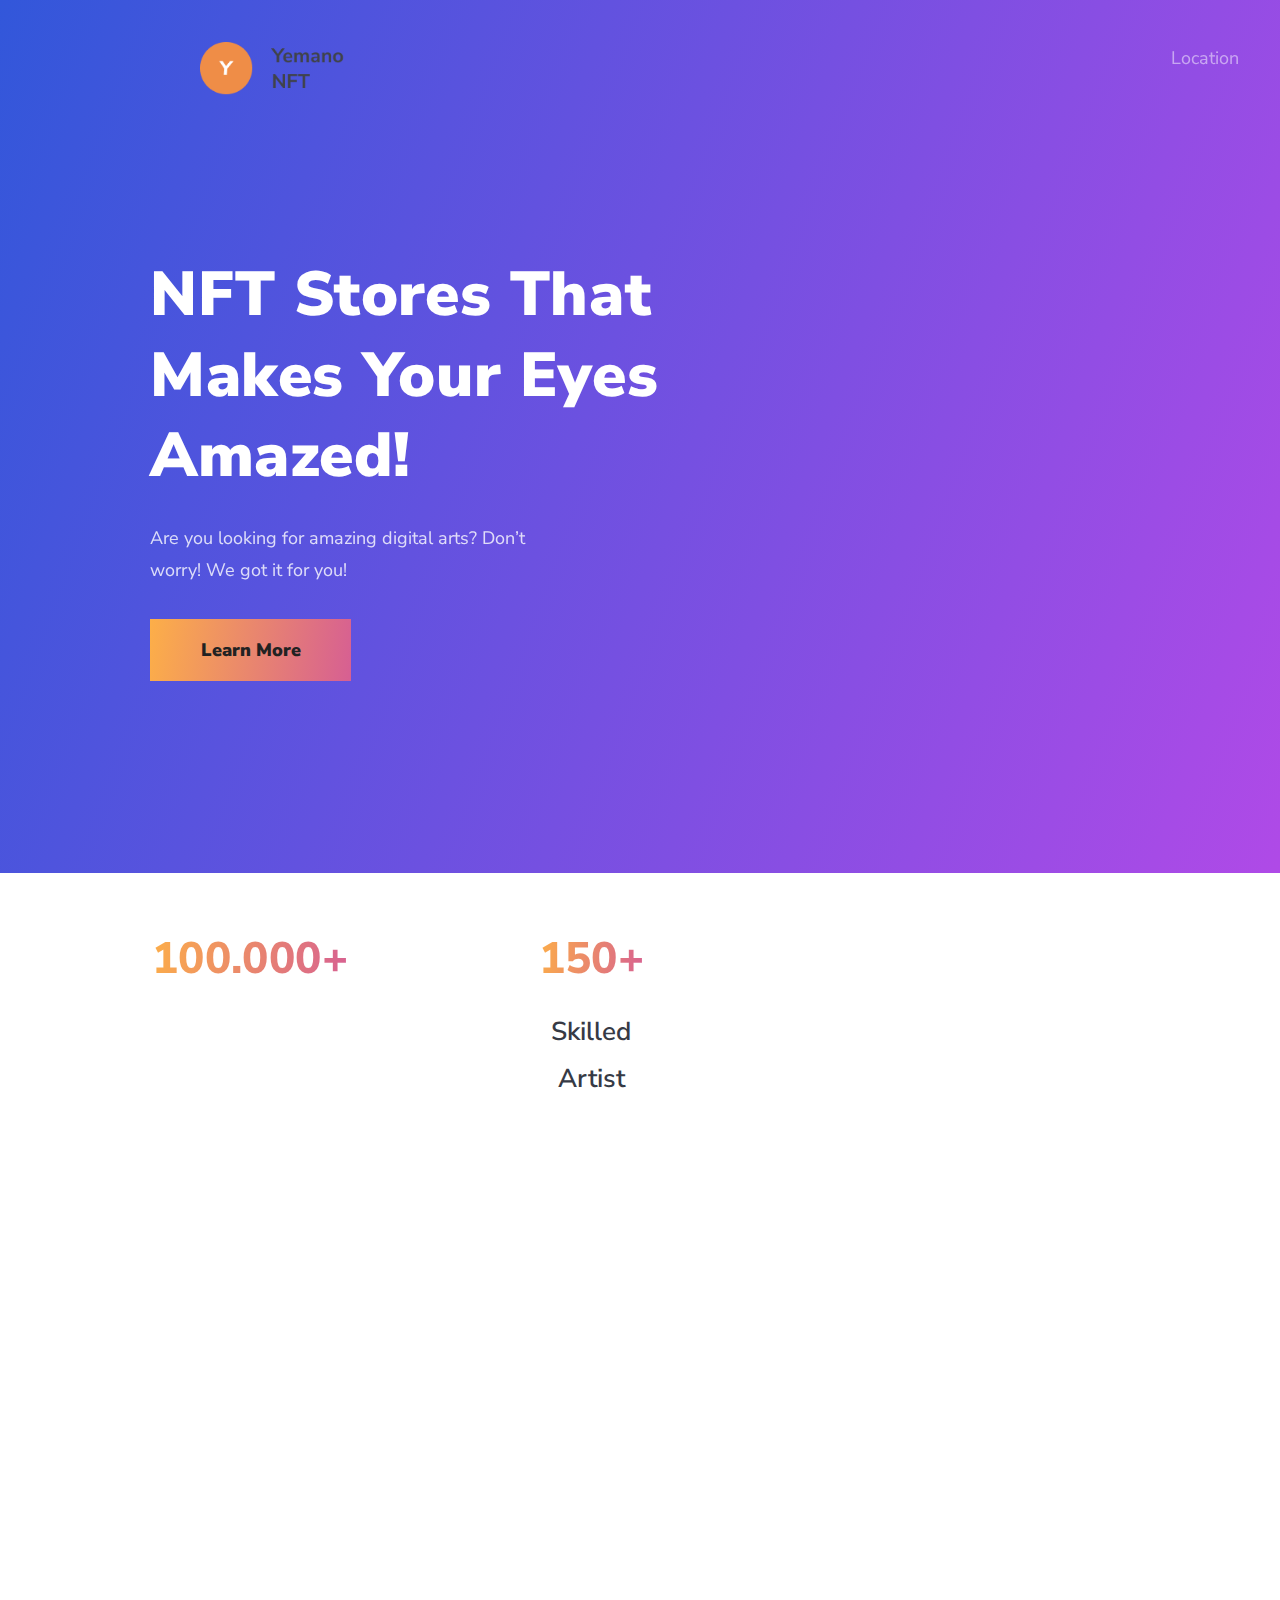
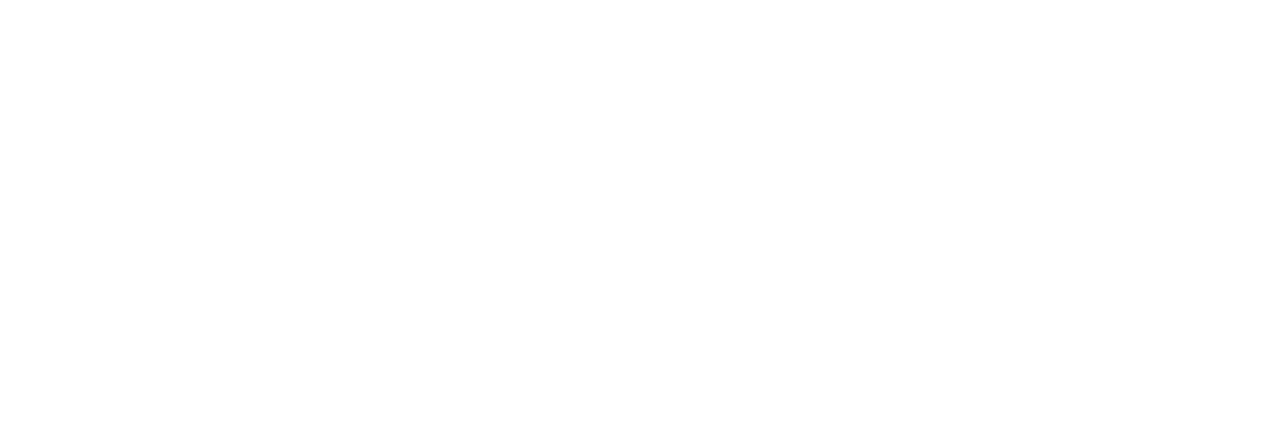
==== Практика/index.html @ b3939a96 "f" ====
<!DOCTYPE html>
<html lang="en">
  <head>
    <meta charset="UTF-8" />
    <meta http-equiv="X-UA-Compatible" content="IE=edge" />
    <meta name="viewport" content="width=device-width, initial-scale=1.0" />
    <title>Document</title>
    <link rel="stylesheet" href="./CSS/reset.css" />
    <link rel="stylesheet" href="./CSS/normalize.css" />
    <link rel="stylesheet" href="./CSS/base.css" />
    <link rel="stylesheet" href="./CSS/headr.css" />
    <link
      href="https://fonts.googleapis.com/css2?family=Nunito+Sans:ital,wght@0,400;0,700;0,800;0,900;1,600;1,800&display=swap"
      rel="stylesheet"
    />
  </head>
  <body>
    <header>
      <div class="headr_block1">
        <div class="block_blocka1_element1">
          <img src="images/logo1.png" width="170px" height="53px" alt="logo"/>
        </div>
        <div class="block_blocka1_element2">
          <ul class="stroka1">
            <li>Location</li>
            <li>Blogs</li>
            <li>Testimonials</li>
            <li>Contact</li>
            </ul>
          </div>
      </div>
      <div class="headr_block2">
        <div class="block_blocka2_element1">NFT Stores That Makes Your Eyes Amazed!</div>
        <div class="block_blocka2_element2">Are you looking for amazing digital arts? Don’t worry! We got it for you!</div>
        <div class="block_blocka2_element3"><p class="text_headr">Learn More</p></div>
      </div> 
    </div>
      <div class="headr_block3">
        <div class="block_blocka3_element1">
          <div class="block_block_blocka3_element1">100.000+</div>
          <div class="block_block_blocka3_element2">Arts Minted</div>
        </div>
        <div class="block_blocka3_element2">
          <div class="block_block_blocka3_element3">150+</div>
          <div class="block_block_blocka3_element4">Skilled Artist</div>
        </div>
      </div>   
    </header>
  </body>
</html>
---- Практика/CSS/base.css ----
.headr_block1 {
  display: flex;
  width: 1920px;
  height: 137px;
  align-items: center;
  justify-content: space-around;
}
.block_blocka1_element1 {
  display: flexbox;
  width: 145px;
height: 53px;
}
.block_blocka1_element2 {
  display: flexbox;
  width: 974px;
  height: 53px;
}
.stroka1 {
  margin-left: 350px;
}
.stroka1 li {
  display: inline;
  margin-left: 75px;
  font-family: 'Nunito Sans';
  font-family: 'Nunito Sans';
  font-style: normal;
  font-weight: 400;
  font-size: 18px;
  line-height: 180%;
  color: #FFFFFF;
  opacity: .5;
}
.headr_block2 {
  display: flex;
}
.block_blocka2_element1 {
  position: absolute;
width: 546px;
height: 243px;
left: 150px;
top: 255px;

font-family: 'Nunito Sans';
font-style: normal;
font-weight: 900;
font-size: 62px;
line-height: 130%;
letter-spacing: 0.01em;
color: #FFFFFF;
}
.block_blocka2_element2 {
  position: absolute;
  width: 410px;
  height: 64px;
  left: 150px;
  top: 521.99px;
  
  font-family: 'Nunito Sans';
  font-style: normal;
  font-weight: 400;
  font-size: 18px;
  line-height: 180%;
  color: #FFFFFF;
  
  opacity: 0.8;
}
.block_blocka2_element3 {
  position: absolute;
  width: 201px;
  height: 62px;
  left: 150px;
  top: 618.99px;
  font-family: 'Nunito Sans';
font-style: normal;
font-weight: 900;
font-size: 18px;
line-height: 180%;
  background: linear-gradient(98.3deg, #FFB443 -6.86%, #B213DA 195.79%);
}
.text_headr {
  padding-left: 51px;
  padding-top: 15px;
}
.block_blocka3_element1 {
  position: absolute;
width: 200px;
height: 62px;
left: 150px;
top: 929px;

font-family: 'Nunito Sans';
font-style: normal;
font-weight: 800;
font-size: 44px;
line-height: 140%;
text-align: center;
letter-spacing: 0.01em;

background: linear-gradient(98.3deg, #FFB443 -6.86%, #B213DA 195.79%);
-webkit-background-clip: text;
-webkit-text-fill-color: transparent;
background-clip: text;
text-fill-color: transparent;
}
.headr_block3 {
background-color: white;
}
.block_blocka3_element1 {

}
.block_block_blocka3_element1 {
  position: absolute;
  width: 200px;
  height: 62px;
  
  font-family: 'Nunito Sans';
  font-style: normal;
  font-weight: 800;
  font-size: 44px;
  line-height: 140%;
  
  text-align: center;
  letter-spacing: 0.01em;
  
  background: linear-gradient(98.3deg, #FFB443 -6.86%, #B213DA 195.79%);
  -webkit-background-clip: text;
  -webkit-text-fill-color: transparent;
  background-clip: text;
  text-fill-color: transparent;
}
.block_block_blocka3_element2 {
  position: absolute;
  width: 140px;
  height: 47px;
  left: 179px;
  top: 1009px;
  
  font-family: 'Nunito Sans';
  font-style: normal;
  font-weight: 600;
  font-size: 26px;
  line-height: 180%;
  text-align: center;
  
  color: #363A45;
}
.block_blocka3_element2 {

}
.block_block_blocka3_element3 {
  position: absolute;
  width: 107px;
  height: 62px;
  left: 538px;
  top: 929px;
  
  font-family: 'Nunito Sans';
  font-style: normal;
  font-weight: 800;
  font-size: 44px;
  line-height: 140%;
  text-align: center;
  letter-spacing: 0.01em;
  
  background: linear-gradient(98.3deg, #FFB443 -6.86%, #B213DA 195.79%);
  -webkit-background-clip: text;
  -webkit-text-fill-color: transparent;
  background-clip: text;
  -webkit-text-fill-color: transparent;
}
.block_block_blocka3_element4 {
  position: absolute;
  width: 152px;
  height: 47px;
  left: 515px;
  top: 1009px;
  
  font-family: 'Nunito Sans';
  font-style: normal;
  font-weight: 600;
  font-size: 26px;
  line-height: 180%;
  text-align: center;
  color: #363A45;
}
---- Практика/CSS/headr.css ----
header {
  position: absolute;
width: 1920px;
height: 873px;
background: linear-gradient(-70deg, #DF45EC 1.54%, #3257DA 100%);
}
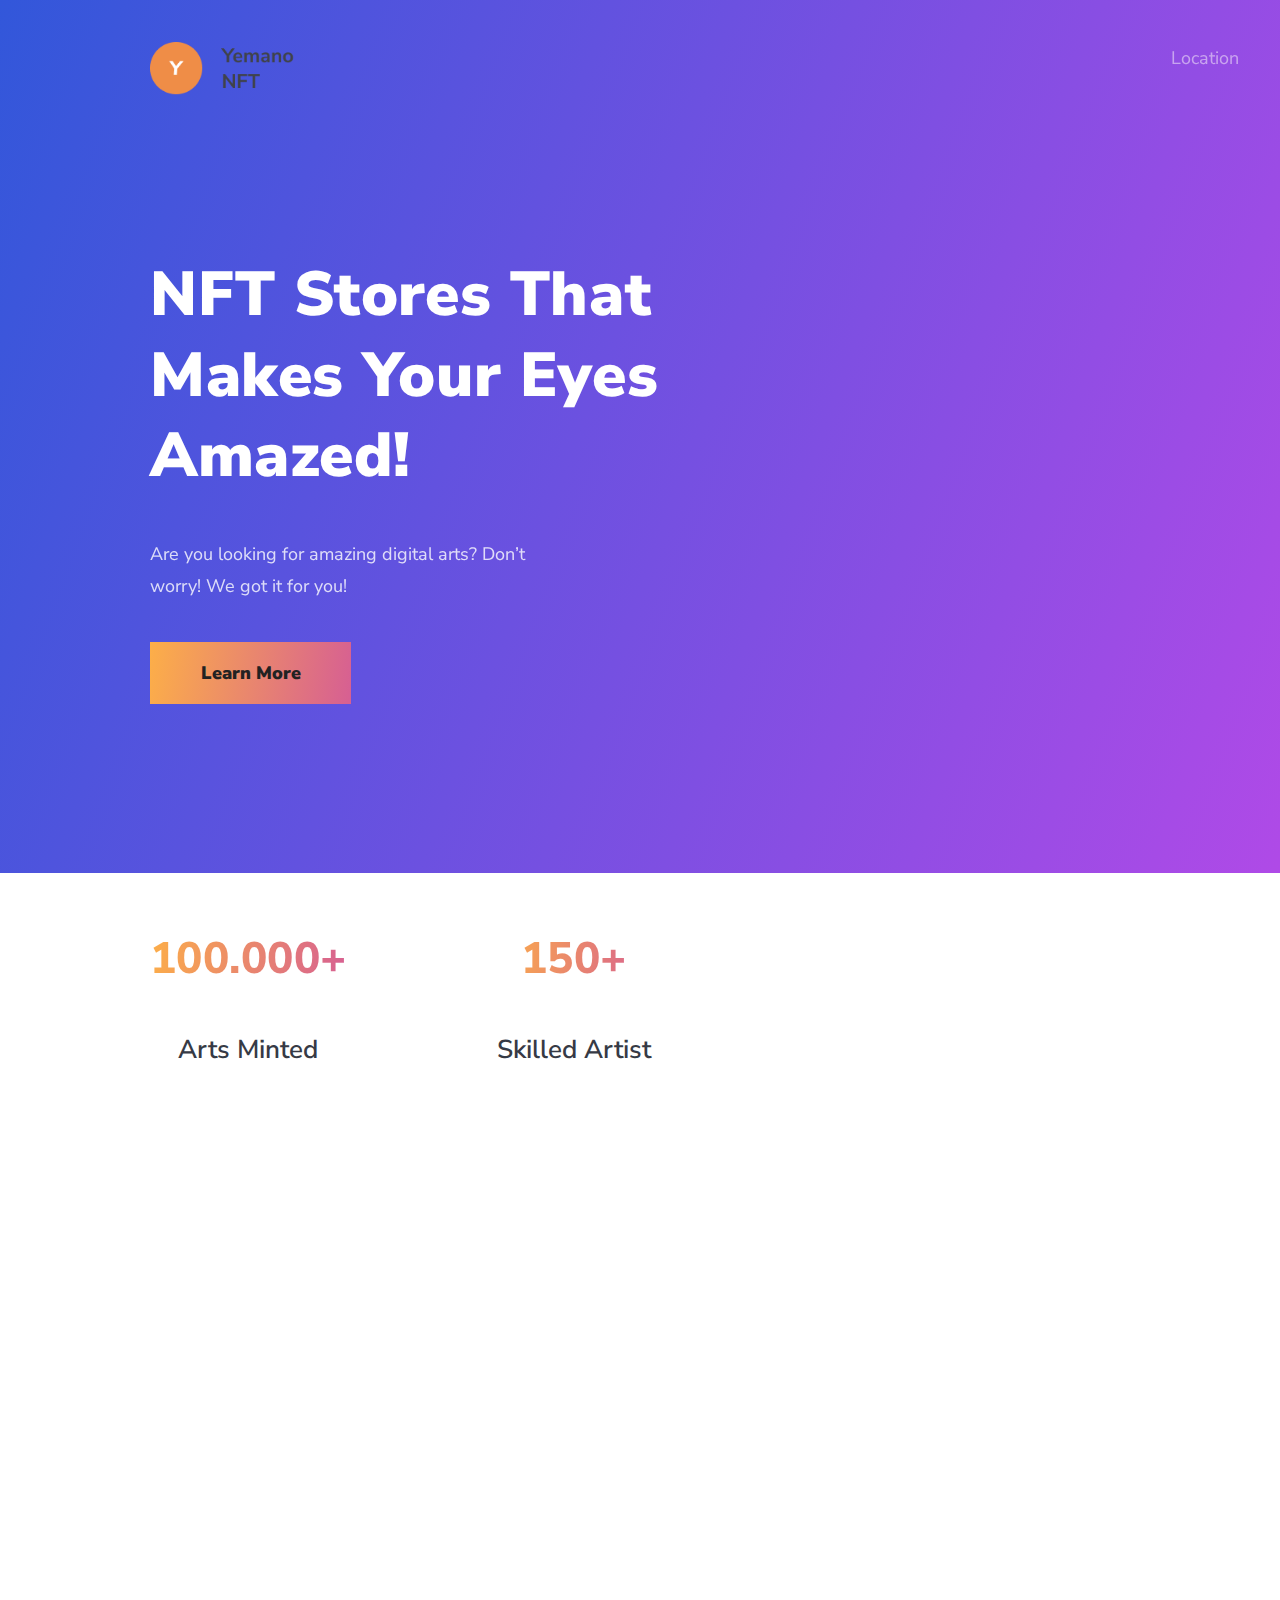
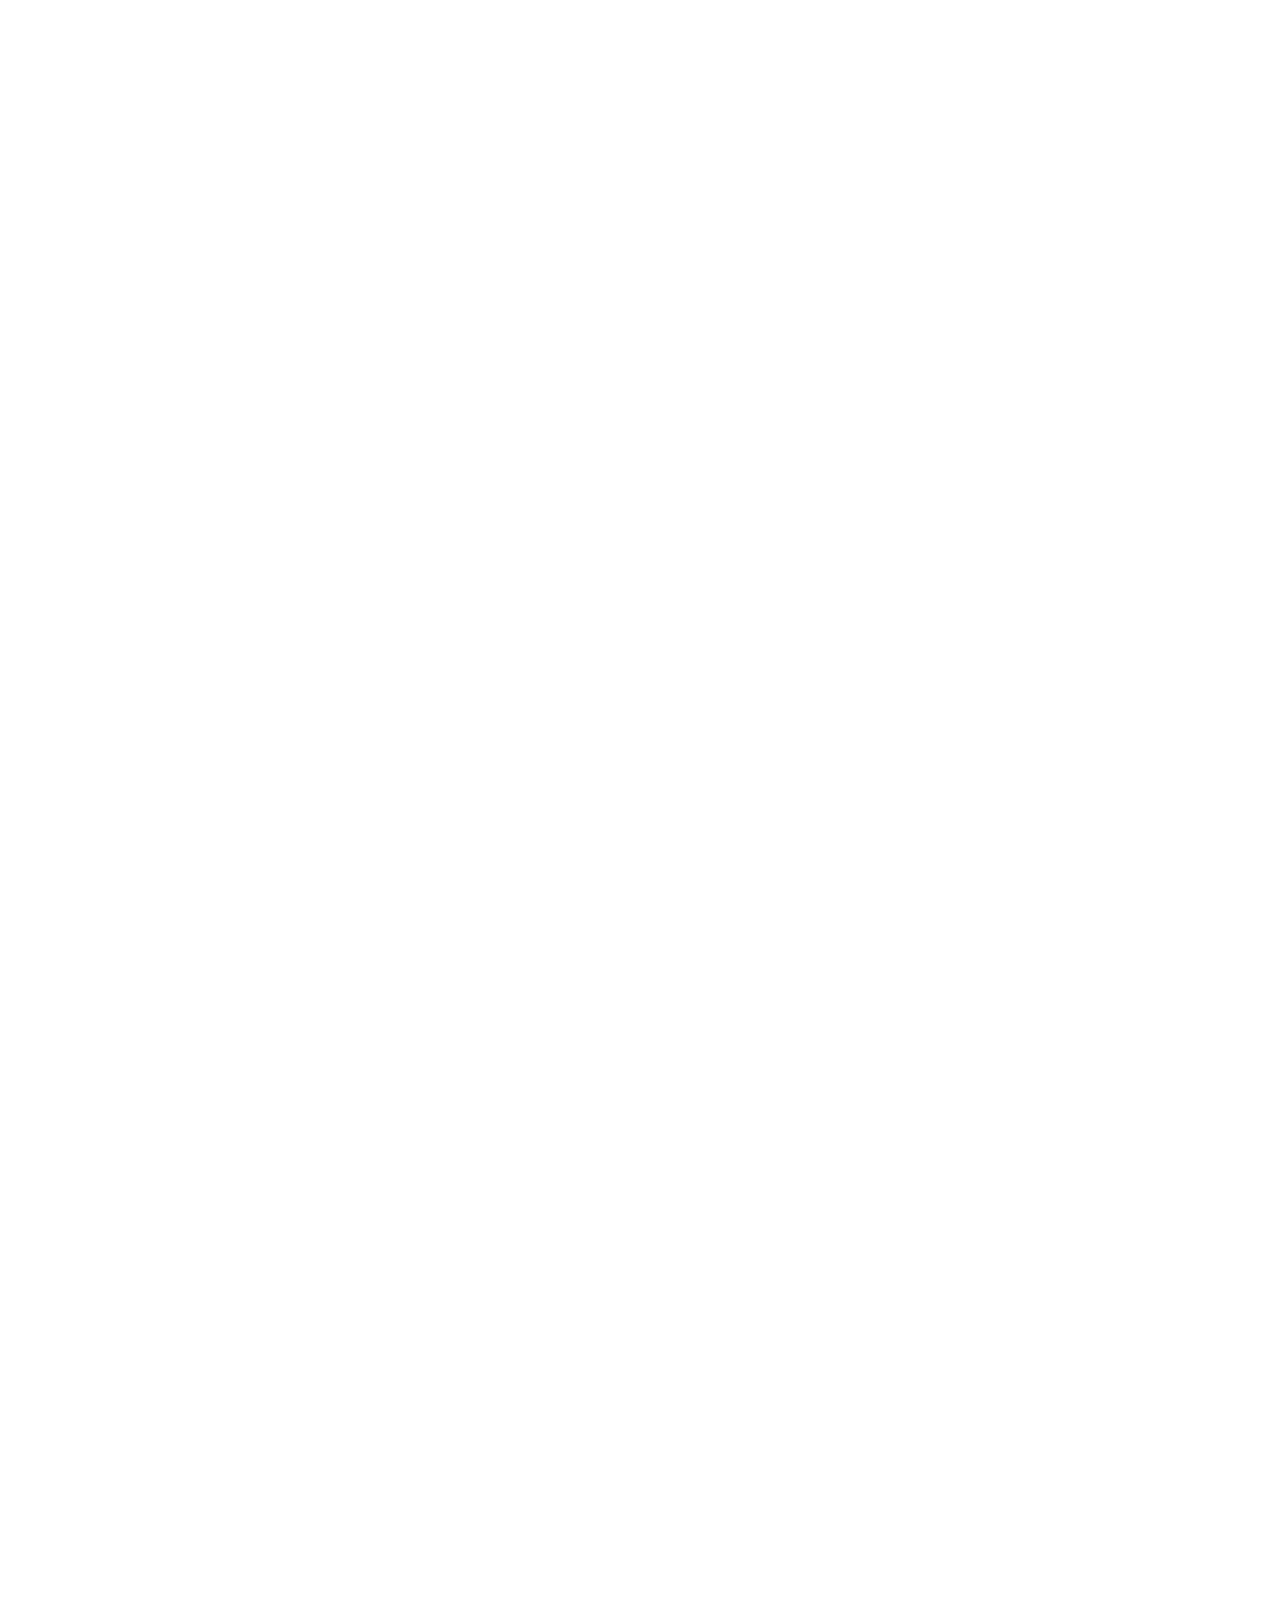
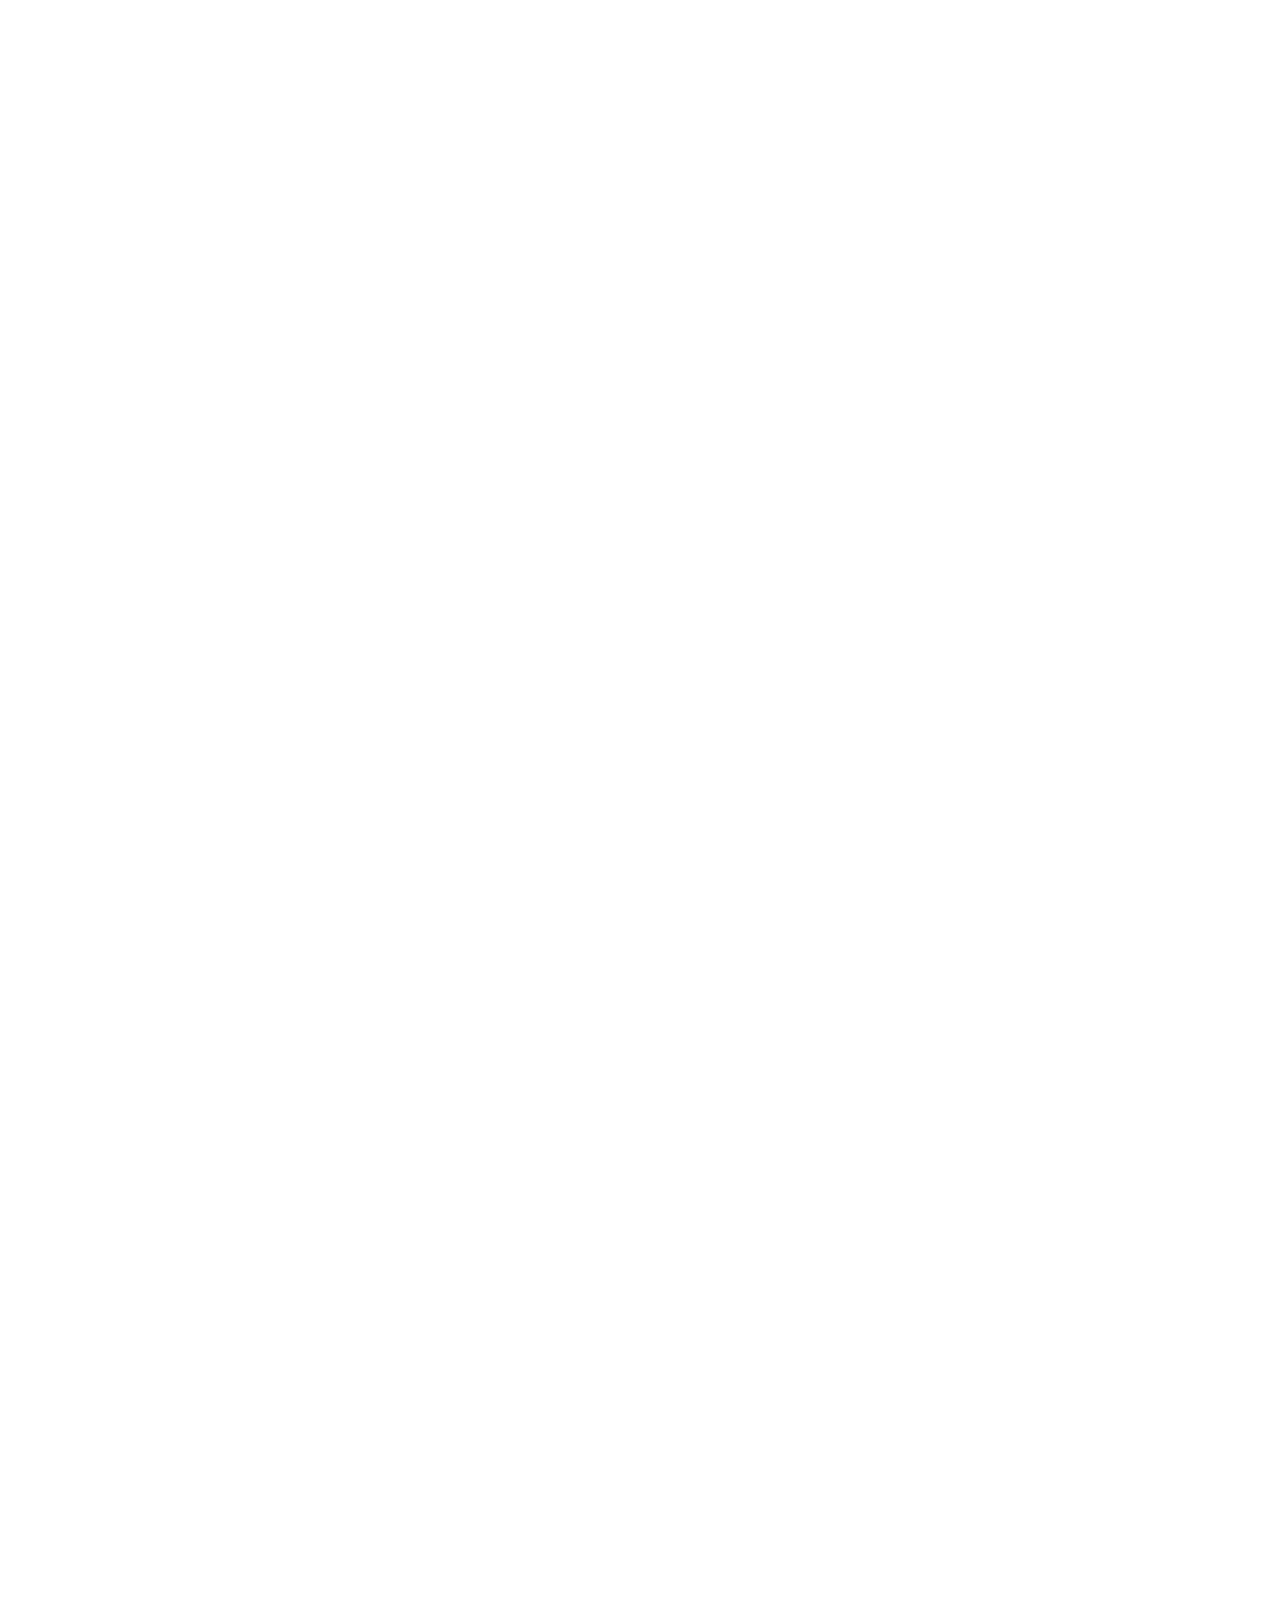
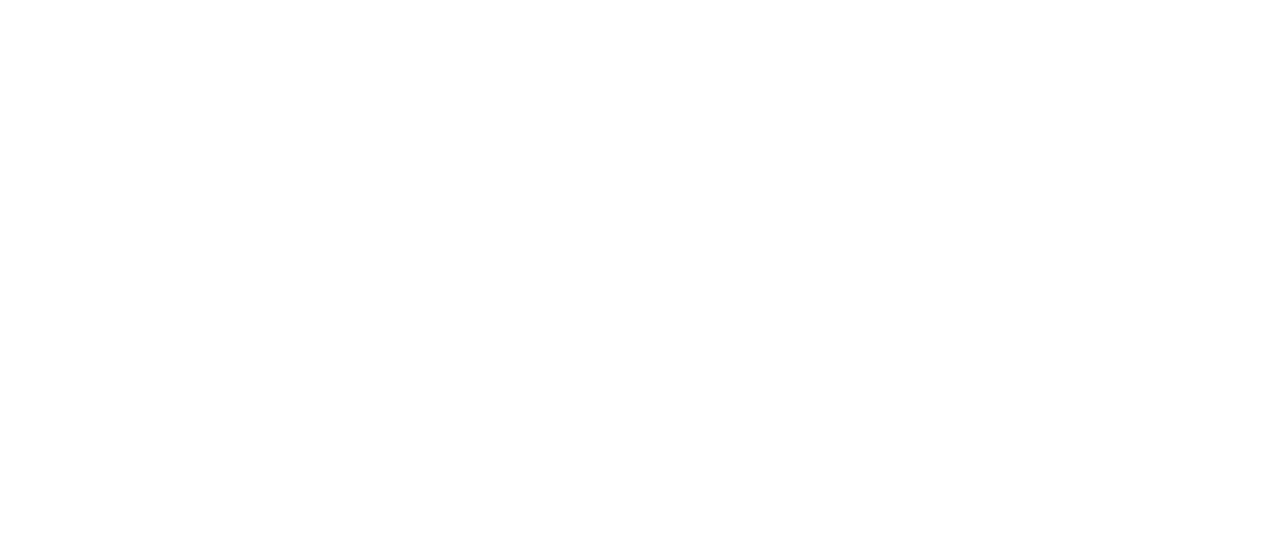
==== commit c0d16893: "ff" ====
--- a/Практика/index.html
+++ b/Практика/index.html
@@ -15,10 +15,10 @@
     />
   </head>
   <body>
-    <header>
+    <header class="headr">
       <div class="headr_block1">
         <div class="block_blocka1_element1">
-          <img src="images/logo1.png" width="170px" height="53px" alt="logo"/>
+          <img src="images/logo1.png" width="170px" height="53px" alt="logo" />
         </div>
         <div class="block_blocka1_element2">
           <ul class="stroka1">
@@ -26,25 +26,36 @@
             <li>Blogs</li>
             <li>Testimonials</li>
             <li>Contact</li>
-            </ul>
-          </div>
+          </ul>
+        </div>
       </div>
       <div class="headr_block2">
-        <div class="block_blocka2_element1">NFT Stores That Makes Your Eyes Amazed!</div>
-        <div class="block_blocka2_element2">Are you looking for amazing digital arts? Don’t worry! We got it for you!</div>
-        <div class="block_blocka2_element3"><p class="text_headr">Learn More</p></div>
-      </div> 
+        <div class="block1_blocka2">
+          <div class="block_blocka2_element1">
+            NFT Stores That Makes Your Eyes Amazed!
+          </div>
+          <div class="block_blocka2_element2">
+            Are you looking for amazing digital arts? Don’t worry! We got it for
+            you!
+          </div>
+          <div class="block_blocka2_element3">
+            <p class="text_headr">Learn More</p>
+          </div>
+        </div>
+        <div class="block2_blocka2"></div>
+      </div>
+    </header>
+    <div class="main__block1">
+      <div class="block1__blocka1_maina">
+        <div class="block1__blocka1_element1">
+          <div class="element1__text1">100.000+</div>
+          <div class="element1__text2">Arts Minted</div>
+        </div>
+        <div class="block1__blocka1_element2">
+          <div class="element2__text1">150+</div>
+          <div class="element2__text2">Skilled Artist</div>
+        </div>
+      </div>
     </div>
-      <div class="headr_block3">
-        <div class="block_blocka3_element1">
-          <div class="block_block_blocka3_element1">100.000+</div>
-          <div class="block_block_blocka3_element2">Arts Minted</div>
-        </div>
-        <div class="block_blocka3_element2">
-          <div class="block_block_blocka3_element3">150+</div>
-          <div class="block_block_blocka3_element4">Skilled Artist</div>
-        </div>
-      </div>   
-    </header>
   </body>
 </html>
--- a/Практика/CSS/base.css
+++ b/Практика/CSS/base.css
@@ -3,79 +3,77 @@
   width: 1920px;
   height: 137px;
   align-items: center;
-  justify-content: space-around;
+  justify-content: space-between;
+  margin-left: 150px;
 }
 .block_blocka1_element1 {
-  display: flexbox;
   width: 145px;
-height: 53px;
+  height: 53px;
 }
 .block_blocka1_element2 {
-  display: flexbox;
   width: 974px;
   height: 53px;
-}
-.stroka1 {
-  margin-left: 350px;
 }
 .stroka1 li {
   display: inline;
   margin-left: 75px;
-  font-family: 'Nunito Sans';
-  font-family: 'Nunito Sans';
+  font-family: "Nunito Sans";
+  font-family: "Nunito Sans";
   font-style: normal;
   font-weight: 400;
   font-size: 18px;
   line-height: 180%;
-  color: #FFFFFF;
-  opacity: .5;
+  color: #fffafa;
+  opacity: 0.5;
 }
 .headr_block2 {
   display: flex;
+  width: 1920px;
+  height: 736px;
+}
+.block1_blocka2 {
+  display: flex;
+  flex-direction: column;
 }
 .block_blocka2_element1 {
-  position: absolute;
-width: 546px;
-height: 243px;
-left: 150px;
-top: 255px;
+  width: 546px;
+  height: 243px;
+  margin-left: 150px;
+  margin-top: 118px;
 
-font-family: 'Nunito Sans';
-font-style: normal;
-font-weight: 900;
-font-size: 62px;
-line-height: 130%;
-letter-spacing: 0.01em;
-color: #FFFFFF;
+  font-family: "Nunito Sans";
+  font-style: normal;
+  font-weight: 900;
+  font-size: 62px;
+  line-height: 130%;
+  letter-spacing: 0.01em;
+  color: #ffffff;
 }
 .block_blocka2_element2 {
-  position: absolute;
+  margin-top: 40px;
   width: 410px;
   height: 64px;
-  left: 150px;
-  top: 521.99px;
-  
-  font-family: 'Nunito Sans';
+  margin-left: 150px;
+  font-family: "Nunito Sans";
   font-style: normal;
   font-weight: 400;
   font-size: 18px;
   line-height: 180%;
-  color: #FFFFFF;
-  
+  color: #ffffff;
+
   opacity: 0.8;
 }
 .block_blocka2_element3 {
-  position: absolute;
   width: 201px;
   height: 62px;
-  left: 150px;
-  top: 618.99px;
-  font-family: 'Nunito Sans';
-font-style: normal;
-font-weight: 900;
-font-size: 18px;
-line-height: 180%;
-  background: linear-gradient(98.3deg, #FFB443 -6.86%, #B213DA 195.79%);
+  margin-top: 40px;
+  margin-left: 150px;
+  font-family: "Nunito Sans";
+  font-style: normal;
+  font-weight: 900;
+  font-size: 18px;
+  line-height: 180%;
+  background: linear-gradient(98.3deg, #ffb443 -6.86%, #b213da 195.79%);
 }
 .text_headr {
   padding-left: 51px;
@@ -83,103 +81,92 @@
 }
 .block_blocka3_element1 {
   position: absolute;
-width: 200px;
-height: 62px;
-left: 150px;
-top: 929px;
-
-font-family: 'Nunito Sans';
-font-style: normal;
-font-weight: 800;
-font-size: 44px;
-line-height: 140%;
-text-align: center;
-letter-spacing: 0.01em;
-
-background: linear-gradient(98.3deg, #FFB443 -6.86%, #B213DA 195.79%);
--webkit-background-clip: text;
--webkit-text-fill-color: transparent;
-background-clip: text;
-text-fill-color: transparent;
-}
-.headr_block3 {
-background-color: white;
-}
-.block_blocka3_element1 {
-
-}
-.block_block_blocka3_element1 {
-  position: absolute;
   width: 200px;
   height: 62px;
-  
-  font-family: 'Nunito Sans';
-  font-style: normal;
-  font-weight: 800;
-  font-size: 44px;
-  line-height: 140%;
-  
-  text-align: center;
-  letter-spacing: 0.01em;
-  
-  background: linear-gradient(98.3deg, #FFB443 -6.86%, #B213DA 195.79%);
-  -webkit-background-clip: text;
-  -webkit-text-fill-color: transparent;
-  background-clip: text;
-  text-fill-color: transparent;
-}
-.block_block_blocka3_element2 {
-  position: absolute;
-  width: 140px;
-  height: 47px;
-  left: 179px;
-  top: 1009px;
-  
-  font-family: 'Nunito Sans';
-  font-style: normal;
-  font-weight: 600;
-  font-size: 26px;
-  line-height: 180%;
-  text-align: center;
-  
-  color: #363A45;
-}
-.block_blocka3_element2 {
+  left: 150px;
+  top: 929px;
 
-}
-.block_block_blocka3_element3 {
-  position: absolute;
-  width: 107px;
-  height: 62px;
-  left: 538px;
-  top: 929px;
-  
-  font-family: 'Nunito Sans';
+  font-family: "Nunito Sans";
   font-style: normal;
   font-weight: 800;
   font-size: 44px;
   line-height: 140%;
   text-align: center;
   letter-spacing: 0.01em;
-  
-  background: linear-gradient(98.3deg, #FFB443 -6.86%, #B213DA 195.79%);
+
+  background: linear-gradient(98.3deg, #ffb443 -6.86%, #b213da 195.79%);
   -webkit-background-clip: text;
   -webkit-text-fill-color: transparent;
   background-clip: text;
+  text-fill-color: transparent;
+}
+.main__block1 {
+  display: flex;
+  width: 1920px;
+  height: 5340px;
+  flex-direction: column;
+}
+.block1__blocka1_maina {
+  display: flex;
+  height: 256px;
+  margin-top: 873px;
+}
+.block1__blocka1_element1 {
+  margin-top: 56px;
+  margin-left: 150px;
+}
+.element1__text1 {
+  font-family: "Nunito Sans";
+  font-style: normal;
+  font-weight: 800;
+  font-size: 44px;
+  line-height: 140%;
+  text-align: center;
+  letter-spacing: 0.01em;
+
+  background: linear-gradient(98.3deg, #ffb443 -6.86%, #b213da 195.79%);
+  -webkit-background-clip: text;
   -webkit-text-fill-color: transparent;
+  background-clip: text;
+  text-fill-color: transparent;
 }
-.block_block_blocka3_element4 {
-  position: absolute;
-  width: 152px;
-  height: 47px;
-  left: 515px;
-  top: 1009px;
-  
-  font-family: 'Nunito Sans';
+.element1__text2 {
+  margin-top: 36px;
+  font-family: "Nunito Sans";
   font-style: normal;
   font-weight: 600;
   font-size: 26px;
   line-height: 180%;
   text-align: center;
-  color: #363A45;
-}+  color: #363a45;
+}
+.block1__blocka1_element2 {
+  margin-top: 56px;
+  margin-left: 150px;
+}
+.element2__text1 {
+  font-family: "Nunito Sans";
+  font-style: normal;
+  font-weight: 800;
+  font-size: 44px;
+  line-height: 140%;
+  text-align: center;
+  letter-spacing: 0.01em;
+
+  background: linear-gradient(98.3deg, #ffb443 -6.86%, #b213da 195.79%);
+  -webkit-background-clip: text;
+  -webkit-text-fill-color: transparent;
+  background-clip: text;
+  text-fill-color: transparent;
+}
+.element2__text2 {
+  margin-top: 36px;
+  font-family: "Nunito Sans";
+  font-style: normal;
+  font-weight: 600;
+  font-size: 26px;
+  line-height: 180%;
+  text-align: center;
+
+  color: #363a45;
+}
--- a/Практика/CSS/headr.css
+++ b/Практика/CSS/headr.css
@@ -1,6 +1,6 @@
-header {
+.headr {
   position: absolute;
-width: 1920px;
-height: 873px;
-background: linear-gradient(-70deg, #DF45EC 1.54%, #3257DA 100%);
+  width: 1920px;
+  height: 873px;
+  background: linear-gradient(-70deg, #df45ec 1.54%, #3257da 100%);
 }
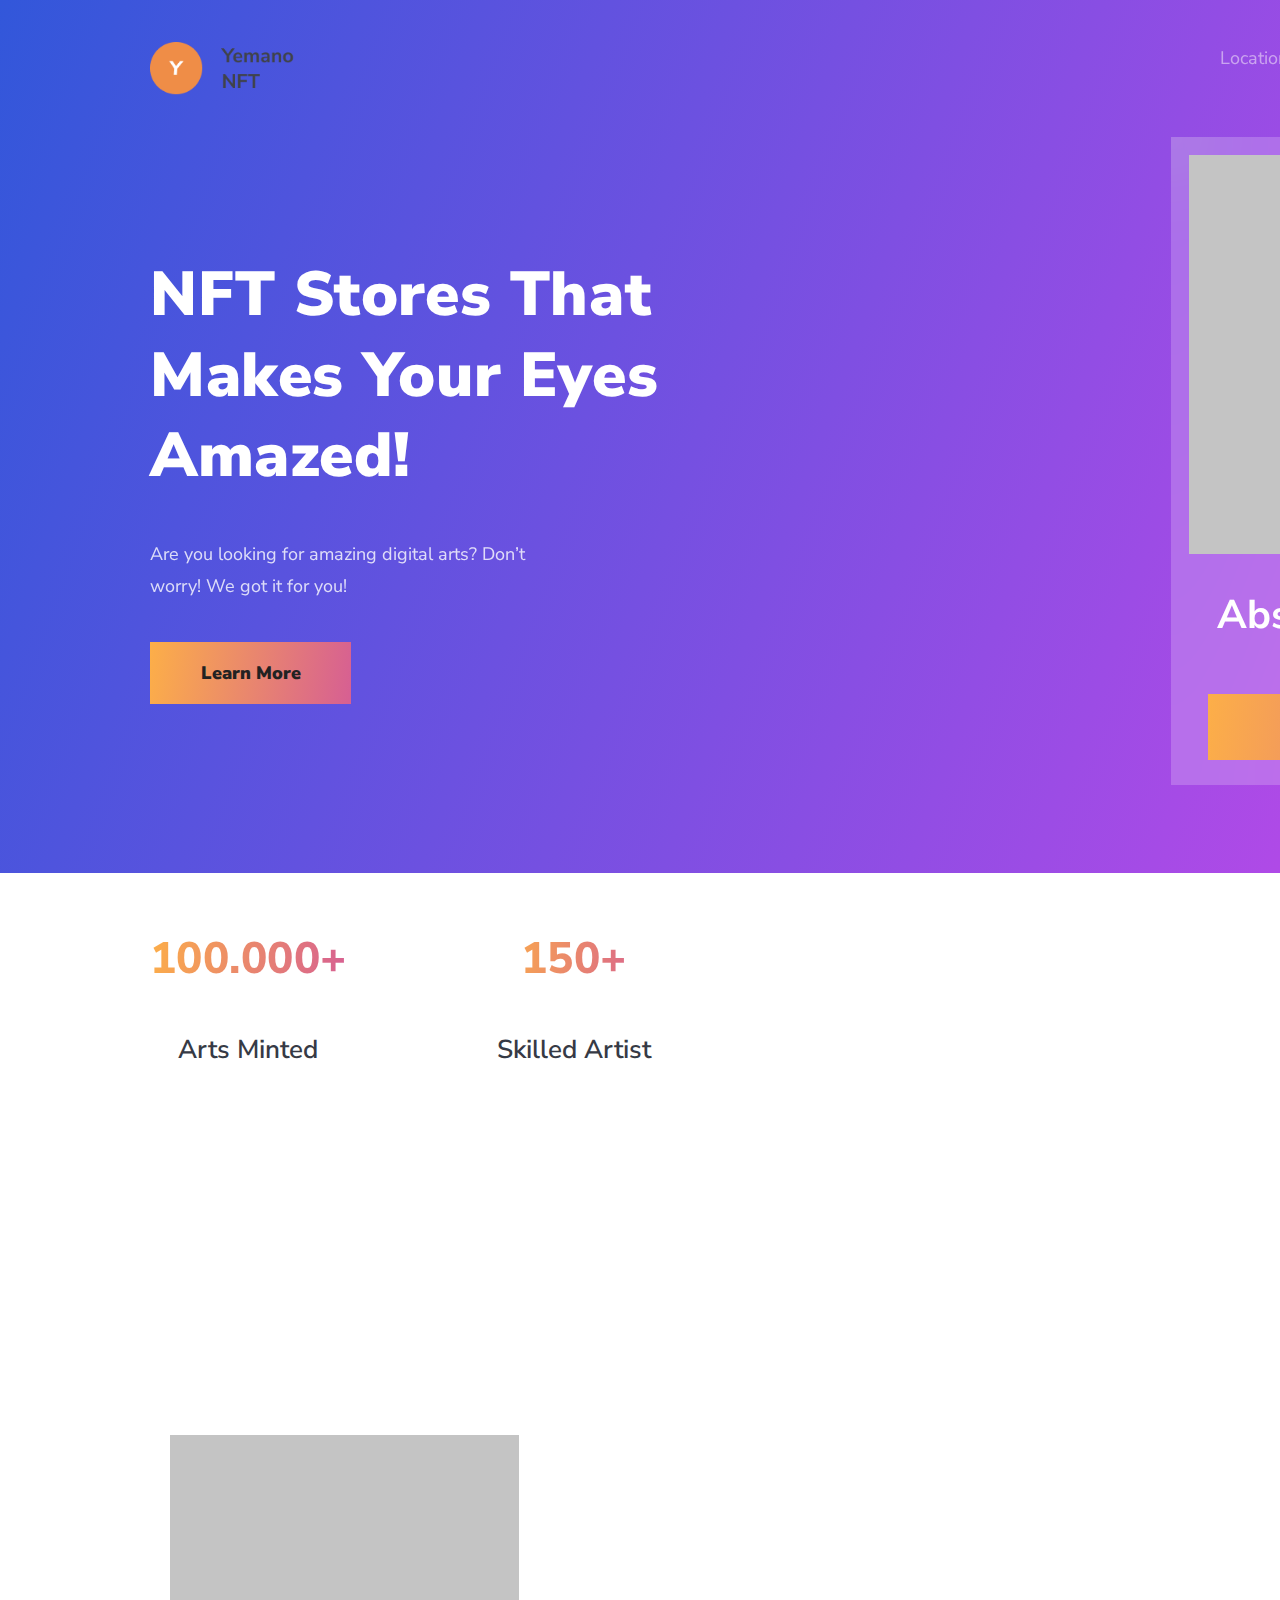
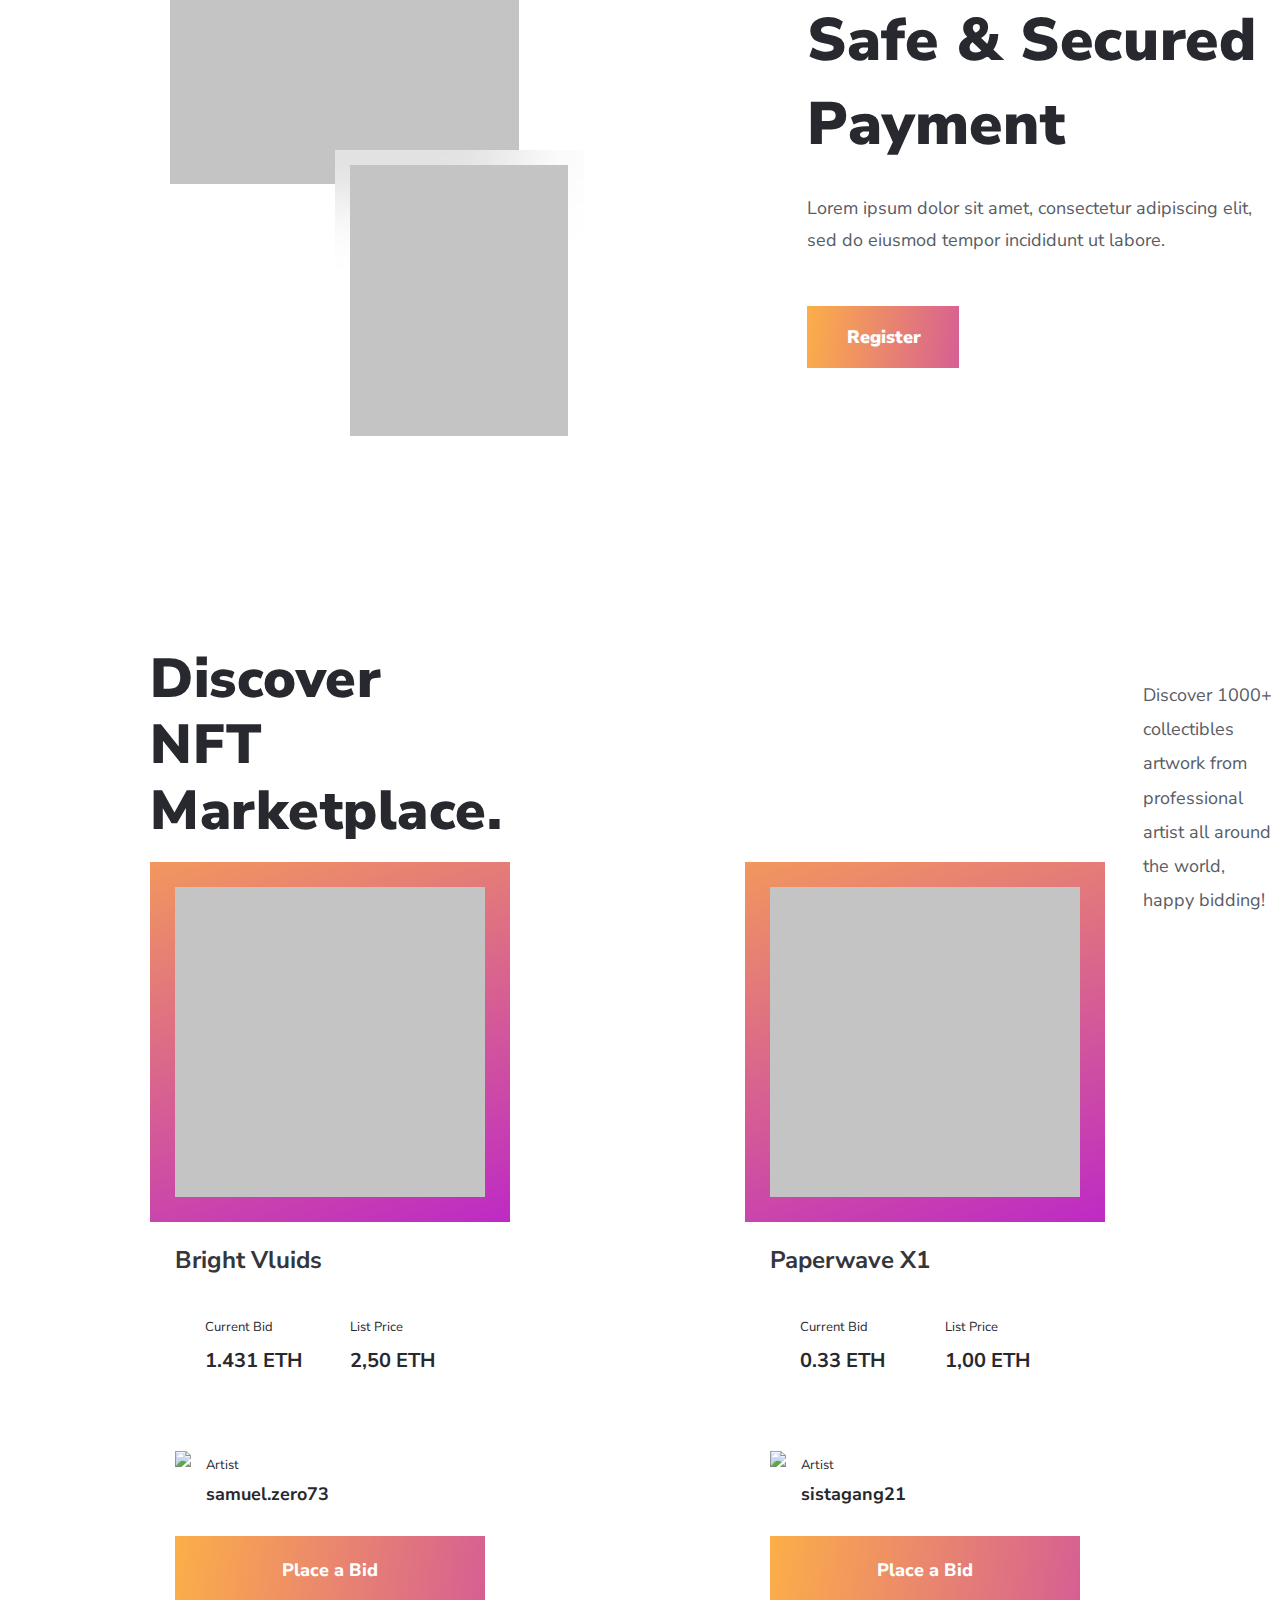
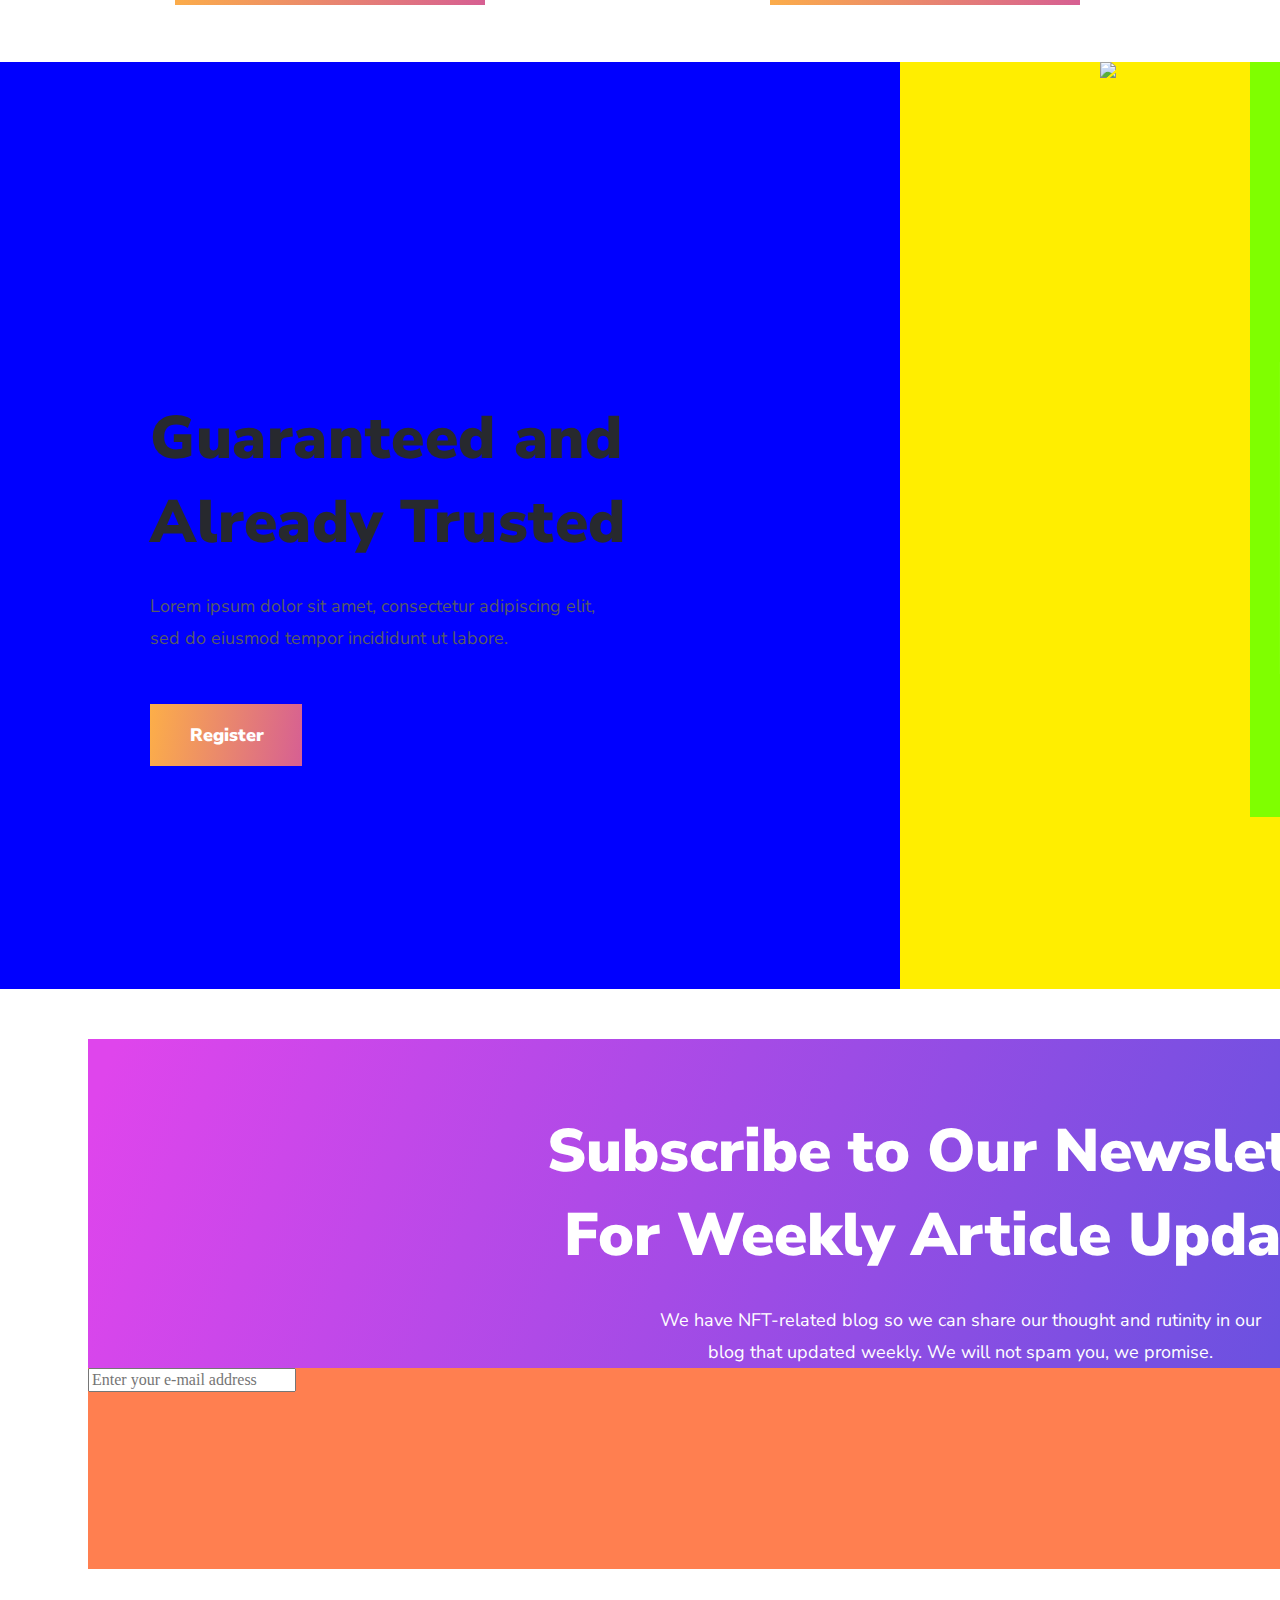
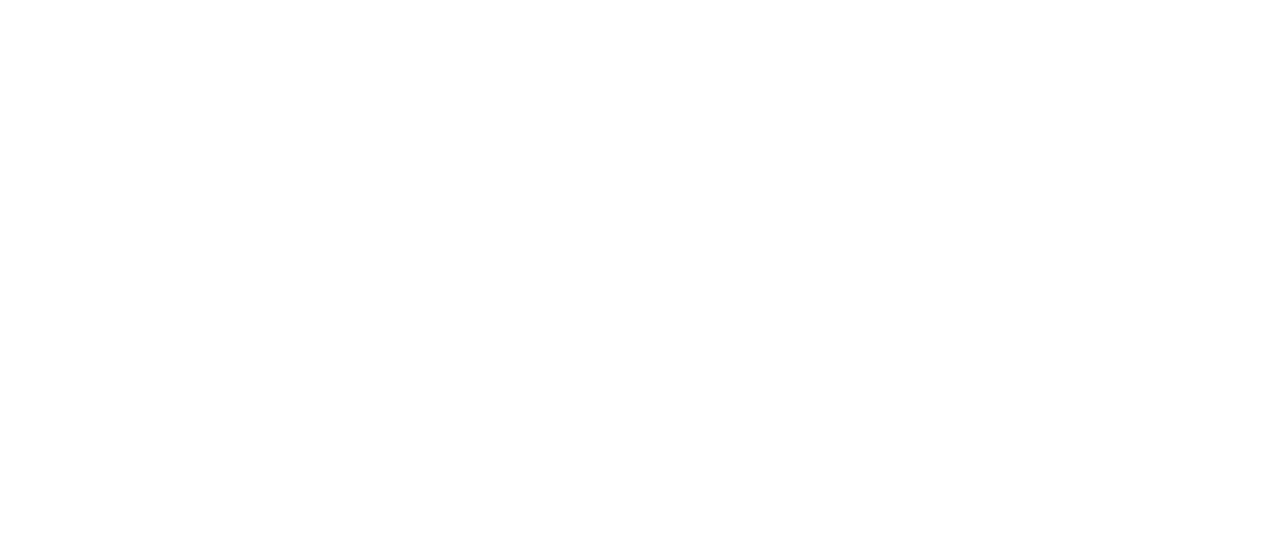
==== commit 81bb7966: "gg" ====
--- a/Практика/index.html
+++ b/Практика/index.html
@@ -42,7 +42,16 @@
             <p class="text_headr">Learn More</p>
           </div>
         </div>
-        <div class="block2_blocka2"></div>
+        <div class="block2_blocka2">
+          <div class="block_blocka_element4">
+            <div class="block2_blocka2_element1"></div>
+            <div class="block2_blocka2_element2">Abstractiontin12</div>
+            <div class="block2_blocka2_element3">
+              <p class="text_block1">Bid Art</p>
+            </div>
+          </div>
+          <img src="images/flexbooox.png" class="bacabaca1" />
+        </div>
       </div>
     </header>
     <div class="main__block1">
@@ -56,6 +65,190 @@
           <div class="element2__text2">Skilled Artist</div>
         </div>
       </div>
+      <div class="block2__blocka1_main">
+        <div class="block1_blocka2_element1">
+          <div class="block1_blocka2_block1">
+            <div class="block2_blocka2_block1"></div>
+          </div>
+          <div class="block1_blocka2_block2">
+            <div class="block2_blocka2_block2"></div>
+          </div>
+          <img src="images/pomogite.png" class="bacabaca2" />
+        </div>
+        <div class="block1_blocka2_element2">
+          <div class="element1_blocka2">Safe & Secured Payment</div>
+          <div class="element2_blocka2">
+            Lorem ipsum dolor sit amet, consectetur adipiscing elit, sed do
+            eiusmod tempor incididunt ut labore.
+          </div>
+          <div class="element3_blocka2">
+            <p class="text_blocka2_element3">Register</p>
+          </div>
+        </div>
+      </div>
+      <div class="block3__blocka1_main">
+        <div class="block3_element1">Discover NFT Marketplace.</div>
+        <div class="block3_element2">
+          Discover 1000+ collectibles artwork from professional artist all
+          around the world, happy bidding!
+        </div>
+      </div>
+      <div class="block4__blocka1_main">
+        <div class="block1_blocka4">
+          <div class="block4_element1">
+            <div class="block4_element1_block1"></div>
+          </div>
+          <div class="block4_element2">
+            <p class="text_element2">Bright Vluids</p>
+          </div>
+          <div class="block4_element3">
+            <div class="block4_element3_block1">
+              <ul class="ulu1">
+                <p class="plak1">Current Bid</p>
+                <p class="plak2">1.431 ETH</p>
+              </ul>
+            </div>
+            <div class="block4_element3_block2">
+              <ul class="ulu2">
+                <p class="plak3">List Price</p>
+                <p class="plak4">2,50 ETH</p>
+              </ul>
+            </div>
+          </div>
+          <div class="block4_element4">
+            <img src="images/ava1.png" class="avatar1" />
+            <div class="block4_element4_block1">
+              <ul class="ulu3">
+                <p class="plak5">Artist</p>
+                <p class="plak6">samuel.zero73</p>
+              </ul>
+            </div>
+          </div>
+          <div class="block4_element5">
+            <div class="block4_element5_block1">
+              <p class="text_element5">Place a Bid</p>
+            </div>
+          </div>
+        </div>
+
+        <div class="block2_blocka4">
+          <div class="block4_element1">
+            <div class="block4_element1_block1"></div>
+          </div>
+          <div class="block4_element2">
+            <p class="text_element2">Paperwave X1</p>
+          </div>
+          <div class="block4_element3">
+            <div class="block4_element3_block1">
+              <ul class="ulu1">
+                <p class="plak1">Current Bid</p>
+                <p class="plak2">0.33 ETH</p>
+              </ul>
+            </div>
+            <div class="block4_element3_block2">
+              <ul class="ulu2">
+                <p class="plak3">List Price</p>
+                <p class="plak4">1,00 ETH</p>
+              </ul>
+            </div>
+          </div>
+          <div class="block4_element4">
+            <img src="images/ava1.png" class="avatar1" />
+            <div class="block4_element4_block1">
+              <ul class="ulu3">
+                <p class="plak5">Artist</p>
+                <p class="plak6">sistagang21</p>
+              </ul>
+            </div>
+          </div>
+          <div class="block4_element5">
+            <div class="block4_element5_block1">
+              <p class="text_element5">Place a Bid</p>
+            </div>
+          </div>
+        </div>
+        <div class="block3_blocka4">
+          <div class="block4_element1">
+            <div class="block4_element1_block1"></div>
+          </div>
+          <div class="block4_element2">
+            <p class="text_element2">Opensirine Gradient</p>
+          </div>
+          <div class="block4_element3">
+            <div class="block4_element3_block1">
+              <ul class="ulu1">
+                <p class="plak1">Current Bid</p>
+                <p class="plak2">8.1 ETH</p>
+              </ul>
+            </div>
+            <div class="block4_element3_block2">
+              <ul class="ulu2">
+                <p class="plak3">List Price</p>
+                <p class="plak4">5.00 ETH</p>
+              </ul>
+            </div>
+          </div>
+          <div class="block4_element4">
+            <img src="images/ava1.png" class="avatar1" />
+            <div class="block4_element4_block1">
+              <ul class="ulu3">
+                <p class="plak5">Artist</p>
+                <p class="plak6">michasi007</p>
+              </ul>
+            </div>
+          </div>
+          <div class="block4_element5">
+            <div class="block4_element5_block1">
+              <p class="text_element5">Place a Bid</p>
+            </div>
+          </div>
+        </div>
+      </div>
+      <div class="prelast_block1">
+        <div class="block1_prelasta">
+          <div class="element1_prelasta">
+            <div class="prelast_text1">Guaranteed and Already Trusted</div>
+            <div class="prelast_text2">
+              Lorem ipsum dolor sit amet, consectetur adipiscing elit, sed do
+              eiusmod tempor incididunt ut labore.
+            </div>
+            <div class="prelast_text3">
+              <p class="text1_texta3">Register</p>
+            </div>
+          </div>
+        </div>
+        <div class="block2_prelasta">
+          <div class="element2_prelasta">
+            <div class="block1_elementa2_prelast">
+              <div class="elem_pre1"></div>
+            </div>
+            <div class="block2_elementa2_prelast">
+              <div class="elem_pre2"></div>
+            </div>
+            <img src="images/pomogite2.png" class="block3_elementa2_prelast" />
+          </div>
+        </div>
+      </div>
+      <div class="lastblock">
+        <div class="last_element1">
+          Subscribe to Our Newsletter For Weekly Article Update.
+        </div>
+        <div class="last_element2">
+          We have NFT-related blog so we can share our thought and rutinity in
+          our blog that updated weekly. We will not spam you, we promise.
+        </div>
+        <div class="last_element3">
+          <div class="inpute1">
+            <input
+              class="int"
+              type="email"
+              id="email"
+              placeholder="Enter your e-mail address"
+            />
+          </div>
+          <div class="inpute2"></div>
+        </div>
+      </div>
     </div>
   </body>
 </html>
--- a/Практика/CSS/base.css
+++ b/Практика/CSS/base.css
@@ -1,18 +1,18 @@
 .headr_block1 {
   display: flex;
-  width: 1920px;
+  width: 100%;
   height: 137px;
   align-items: center;
-  justify-content: space-between;
-  margin-left: 150px;
 }
 .block_blocka1_element1 {
   width: 145px;
   height: 53px;
+  margin-left: 150px;
 }
 .block_blocka1_element2 {
   width: 974px;
   height: 53px;
+  margin-left: 850px;
 }
 .stroka1 li {
   display: inline;
@@ -28,7 +28,7 @@
 }
 .headr_block2 {
   display: flex;
-  width: 1920px;
+  width: 100%;
   height: 736px;
 }
 .block1_blocka2 {
@@ -79,13 +79,81 @@
   padding-left: 51px;
   padding-top: 15px;
 }
-.block_blocka3_element1 {
+.block2_blocka2 {
+  display: flex;
+  width: 588px;
+  height: 981px;
+  margin-left: 475px;
+}
+.block_blocka_element4 {
+  display: flex;
+  width: 436px;
+  height: 648px;
+  background-color: cyan;
+  z-index: 1;
   position: absolute;
-  width: 200px;
-  height: 62px;
-  left: 150px;
-  top: 929px;
-
+  background: rgba(255, 255, 255, 0.2);
+  backdrop-filter: blur(40px);
+  flex-direction: column;
+}
+.block2_blocka2_element1 {
+  width: 399px;
+  height: 399px;
+  background: #c4c4c4;
+  margin-top: 18px;
+  margin-left: 18px;
+}
+.block2_blocka2_element2 {
+  width: 323px;
+  height: 70px;
+  margin-left: 41px;
+  font-family: "Nunito Sans";
+  font-style: normal;
+  font-weight: 700;
+  font-size: 40px;
+  line-height: 55px;
+  text-align: center;
+  color: #ffffff;
+  margin-top: 34px;
+}
+.block2_blocka2_element3 {
+  width: 361px;
+  height: 66px;
+  background: linear-gradient(98.3deg, #ffb443 -6.86%, #b213da 195.79%);
+  margin-left: 37px;
+  margin-top: 36px;
+  font-family: "Nunito Sans";
+  font-style: normal;
+  font-weight: 900;
+  font-size: 20px;
+  line-height: 180%;
+  color: #ffffff;
+}
+.bacabaca1 {
+  position: relative;
+  margin-left: 6px;
+  margin-bottom: -20px;
+}
+.text_block1 {
+  padding-left: 150px;
+  padding-top: 15px;
+}
+.main__block1 {
+  display: flex;
+  width: 100%;
+  height: 5340px;
+  flex-direction: column;
+}
+.block1__blocka1_maina {
+  display: flex;
+  height: 256px;
+  margin-top: 873px;
+}
+.block1__blocka1_element1 {
+  margin-top: 56px;
+  margin-left: 150px;
+}
+.element1__text1 {
   font-family: "Nunito Sans";
   font-style: normal;
   font-weight: 800;
@@ -100,22 +168,21 @@
   background-clip: text;
   text-fill-color: transparent;
 }
-.main__block1 {
-  display: flex;
-  width: 1920px;
-  height: 5340px;
-  flex-direction: column;
-}
-.block1__blocka1_maina {
-  display: flex;
-  height: 256px;
-  margin-top: 873px;
-}
-.block1__blocka1_element1 {
+.element1__text2 {
+  margin-top: 36px;
+  font-family: "Nunito Sans";
+  font-style: normal;
+  font-weight: 600;
+  font-size: 26px;
+  line-height: 180%;
+  text-align: center;
+  color: #363a45;
+}
+.block1__blocka1_element2 {
   margin-top: 56px;
   margin-left: 150px;
 }
-.element1__text1 {
+.element2__text1 {
   font-family: "Nunito Sans";
   font-style: normal;
   font-weight: 800;
@@ -130,7 +197,7 @@
   background-clip: text;
   text-fill-color: transparent;
 }
-.element1__text2 {
+.element2__text2 {
   margin-top: 36px;
   font-family: "Nunito Sans";
   font-style: normal;
@@ -138,35 +205,445 @@
   font-size: 26px;
   line-height: 180%;
   text-align: center;
+
   color: #363a45;
 }
-.block1__blocka1_element2 {
-  margin-top: 56px;
-  margin-left: 150px;
-}
-.element2__text1 {
+.block2__blocka1_main {
+  display: flex;
+  width: 100%;
+  height: 758px;
+  margin-top: 275px;
+}
+.block1_blocka2_element1 {
+  display: flex;
+  width: 589px;
+  height: 742px;
+  margin-top: 16px;
+  margin-left: 55px;
+}
+.block1_blocka2_block1 {
+  box-sizing: border-box;
+  position: absolute;
+  width: 379.96px;
+  height: 458.05px;
+  margin-left: 100px;
+  background: rgba(255, 255, 255, 0.2);
+  backdrop-filter: blur(40px);
+  z-index: 1;
+}
+.block2_blocka2_block1 {
+  width: 349px;
+  height: 349px;
+  background: #c4c4c4;
+  margin-top: 15px;
+  margin-left: 15px;
+}
+.block1_blocka2_block2 {
+  box-sizing: border-box;
+  position: absolute;
+  width: 248.73px;
+  height: 330.88px;
+  margin-top: 330px;
+  margin-left: 280px;
+  background: rgba(255, 255, 255, 0.2);
+  backdrop-filter: blur(40px);
+  z-index: 2;
+}
+.block2_blocka2_block2 {
+  width: 218px;
+  height: 271px;
+  background: #c4c4c4;
+  margin-top: 15px;
+  margin-left: 15px;
+}
+.bacabaca2 {
+  position: relative;
+  margin-left: -167px;
+}
+.block1_blocka2_element2 {
+  display: flex;
+  flex-direction: column;
+  margin-left: 500px;
+  width: 473px;
+  height: 100%;
+}
+.element1_blocka2 {
+  width: 508px;
+  height: 168px;
+  margin-top: 194px;
+  font-family: "Nunito Sans";
+  font-style: normal;
+  font-weight: 900;
+  font-size: 60px;
+  line-height: 140%;
+  letter-spacing: 0.01em;
+  color: #27292e;
+}
+.element2_blocka2 {
+  width: 473px;
+  height: 64px;
+  margin-top: 26px;
+  font-family: "Nunito Sans";
+  font-style: normal;
+  font-weight: 400;
+  font-size: 18px;
+  line-height: 180%;
+  color: #585c65;
+}
+.element3_blocka2 {
+  margin-top: 50px;
+  width: 152px;
+  height: 62px;
+  background: linear-gradient(98.3deg, #ffb443 -6.86%, #b213da 195.79%);
+}
+.text_blocka2_element3 {
+  padding-left: 40px;
+  padding-top: 15px;
+  font-family: "Nunito Sans";
+  font-style: normal;
+  font-weight: 900;
+  font-size: 18px;
+  line-height: 180%;
+  color: #ffffff;
+}
+.block3__blocka1_main {
+  display: flex;
+  margin-top: 50px;
+  height: 200px;
+
+  align-items: center;
+}
+.block3_element1 {
+  width: 458px;
+  height: 132px;
+  font-family: "Nunito Sans";
+  font-style: normal;
+  font-weight: 900;
+  font-size: 55px;
+  line-height: 120%;
+  letter-spacing: 0.01em;
+  color: #27292e;
+  margin-left: 150px;
+}
+.block3_element2 {
+  width: 454px;
+  height: 68px;
+  font-family: "Nunito Sans";
+  font-style: normal;
+  font-weight: 400;
+  font-size: 18px;
+  line-height: 190%;
+  color: #585c65;
+  margin-left: 640px;
+}
+.block4__blocka1_main {
+  display: flex;
+  margin-top: 50px;
+  height: 800px;
+}
+.block1_blocka4 {
+  display: flex;
+  height: 800px;
+  width: 360px;
+  margin-left: 150px;
+
+  flex-direction: column;
+}
+.block4_element1 {
+  display: flex;
+  height: 360px;
+  width: 360px;
+  background: linear-gradient(162.03deg, #ffb443 -26.24%, #b213da 121.12%);
+}
+.block4_element1_block1 {
+  width: 310px;
+  height: 310px;
+  margin-top: 25px;
+  margin-left: 25px;
+  background: #c4c4c4;
+}
+.block4_element2 {
+  height: 76px;
+}
+.text_element2 {
+  font-family: "Nunito Sans";
+  font-style: normal;
+  font-weight: 700;
+  font-size: 24px;
+  line-height: 150%;
+  color: #34363b;
+  padding-left: 25px;
+  padding-top: 20px;
+}
+.block4_element3 {
+  display: flex;
+  height: 98px;
+  flex-direction: row;
+}
+.block4_element3_block1 {
+  margin-left: 35px;
+  width: 145px;
+}
+.ulu1 {
+  margin-left: 20px;
+}
+.ulu2 {
+  margin-left: 20px;
+}
+.plak1 {
+  font-family: "Nunito Sans";
+  font-style: normal;
+  font-weight: 400;
+  font-size: 13px;
+  line-height: 18px;
+  color: #27292e;
+  margin-bottom: 10px;
+  margin-top: 20px;
+}
+.plak2 {
+  font-family: "Nunito Sans";
+  font-style: normal;
+  font-weight: 700;
+  font-size: 20px;
+  line-height: 150%;
+  color: #27292e;
+}
+.plak3 {
+  font-family: "Nunito Sans";
+  font-style: normal;
+  font-weight: 400;
+  font-size: 13px;
+  line-height: 18px;
+  color: #27292e;
+  margin-bottom: 10px;
+  margin-top: 20px;
+}
+.plak4 {
+  font-family: "Nunito Sans";
+  font-style: normal;
+  font-weight: 700;
+  font-size: 20px;
+  line-height: 150%;
+  color: #27292e;
+}
+.block4_element3_block2 {
+  width: 145px;
+}
+.block4_element4 {
+  flex-direction: row;
+  display: flex;
+  margin-top: 55px;
+  height: 55px;
+}
+.avatar1 {
+  margin-left: 25px;
+}
+.block4_element4_block1 {
+  margin-left: 15px;
+}
+.ulu3 {
+  margin-top: 5px;
+}
+.plak5 {
+  margin-bottom: 5px;
+  font-family: "Nunito Sans";
+  font-style: normal;
+  font-weight: 400;
+  font-size: 13px;
+  line-height: 18px;
+  color: #27292e;
+}
+.plak6 {
+  font-family: "Nunito Sans";
+  font-style: normal;
+  font-weight: 700;
+  font-size: 18px;
+  line-height: 170%;
+  color: #27292e;
+}
+.block4_element5 {
+  margin-top: 5px;
+  display: flex;
+  height: 124px;
+}
+.block4_element5_block1 {
+  margin-top: 25px;
+  margin-left: 25px;
+  width: 310px;
+  height: 69px;
+  background: linear-gradient(98.3deg, #ffb443 -6.86%, #b213da 195.79%);
+}
+.text_element5 {
   font-family: "Nunito Sans";
   font-style: normal;
   font-weight: 800;
-  font-size: 44px;
+  font-size: 18px;
+  line-height: 150%;
+  text-align: center;
+  color: #ffffff;
+  padding-top: 21px;
+}
+.block2_blocka4 {
+  display: flex;
+  flex-direction: column;
+  height: 800px;
+  width: 360px;
+  margin-left: 235px;
+}
+.block3_blocka4 {
+  display: flex;
+  flex-direction: column;
+  height: 800px;
+  width: 360px;
+  margin-left: 235px;
+}
+.prelast_block1 {
+  display: flex;
+  width: 1920px;
+  height: 927px;
+  background-color: rgb(255, 238, 0);
+}
+.block1_prelasta {
+  height: 100%;
+  width: 900px;
+  background-color: blue;
+}
+.element1_prelasta {
+  display: flex;
+  flex-direction: column;
+  margin-left: 150px;
+  margin-top: 334px;
+}
+.prelast_text1 {
+  width: 508px;
+  height: 168px;
+  font-family: "Nunito Sans";
+  font-style: normal;
+  font-weight: 900;
+  font-size: 60px;
   line-height: 140%;
-  text-align: center;
   letter-spacing: 0.01em;
+  color: #27292e;
+}
+.prelast_text2 {
+  width: 473px;
+  height: 64px;
+  margin-top: 26px;
+  font-family: "Nunito Sans";
+  font-style: normal;
+  font-weight: 400;
+  font-size: 18px;
+  line-height: 180%;
+  color: #585c65;
+}
+.prelast_text3 {
+  width: 152px;
+  height: 62px;
+  margin-top: 50px;
 
   background: linear-gradient(98.3deg, #ffb443 -6.86%, #b213da 195.79%);
-  -webkit-background-clip: text;
-  -webkit-text-fill-color: transparent;
-  background-clip: text;
-  text-fill-color: transparent;
-}
-.element2__text2 {
-  margin-top: 36px;
-  font-family: "Nunito Sans";
-  font-style: normal;
-  font-weight: 600;
-  font-size: 26px;
-  line-height: 180%;
-  text-align: center;
-
-  color: #363a45;
-}
+}
+.text1_texta3 {
+  padding-left: 40px;
+  padding-top: 15px;
+  font-family: "Nunito Sans";
+  font-style: normal;
+  font-weight: 900;
+  font-size: 18px;
+  line-height: 180%;
+  color: #ffffff;
+}
+.element2_prelasta {
+  display: flex;
+  height: 755px;
+  width: 570px;
+  margin-left: 350px;
+  background-color: chartreuse;
+}
+.block1_elementa2_prelast {
+  position: absolute;
+  display: flex;
+  z-index: 2;
+  width: 389.96px;
+  height: 468.05px;
+  background: rgba(255, 255, 255, 0.2);
+  backdrop-filter: blur(40px);
+  transform: matrix(-1, 0, 0, 1, 0, 0);
+  margin-left: 60px;
+}
+.elem_pre1 {
+  margin-left: 17px;
+  margin-top: 17px;
+  width: 354.96px;
+  height: 354.96px;
+  background: #c4c4c4;
+  transform: matrix(-1, 0, 0, 1, 0, 0);
+}
+
+.block2_elementa2_prelast {
+  position: absolute;
+  display: flex;
+  z-index: 3;
+  width: 258.73px;
+  height: 311.88px;
+  background: rgba(255, 255, 255, 0.2);
+  backdrop-filter: blur(40px);
+  transform: matrix(-1, 0, 0, 1, 0, 0);
+  margin-left: 30px;
+  margin-top: 300px;
+}
+.elem_pre2 {
+  width: 223.73px;
+  height: 223.73px;
+  margin-top: 17px;
+  margin-left: 17px;
+  background: #c4c4c4;
+  transform: matrix(-1, 0, 0, 1, 0, 0);
+}
+
+.block3_elementa2_prelast {
+  position: relative;
+  z-index: 1;
+  margin-left: -150px;
+}
+.lastblock {
+  display: flex;
+  flex-direction: column;
+  align-items: center;
+  margin-top: 50px;
+  margin-left: 88px;
+  width: 1744px;
+  height: 530px;
+  background: linear-gradient(110.58deg, #df45ec 1.54%, #3257da 100%);
+}
+.last_element1 {
+  margin-top: 70px;
+  width: 917px;
+  height: 168px;
+  font-family: "Nunito Sans";
+  font-style: normal;
+  font-weight: 900;
+  font-size: 60px;
+  line-height: 140%;
+  text-align: center;
+  color: #ffffff;
+}
+.last_element2 {
+  margin-top: 27px;
+  width: 637px;
+  height: 64px;
+  left: 407px;
+  top: 4588px;
+  font-family: "Nunito Sans";
+  font-style: normal;
+  font-weight: 400;
+  font-size: 18px;
+  line-height: 180%;
+  text-align: center;
+  color: #ffffff;
+}
+.last_element3 {
+  width: 100%;
+  height: 201px;
+  background-color: coral;
+}
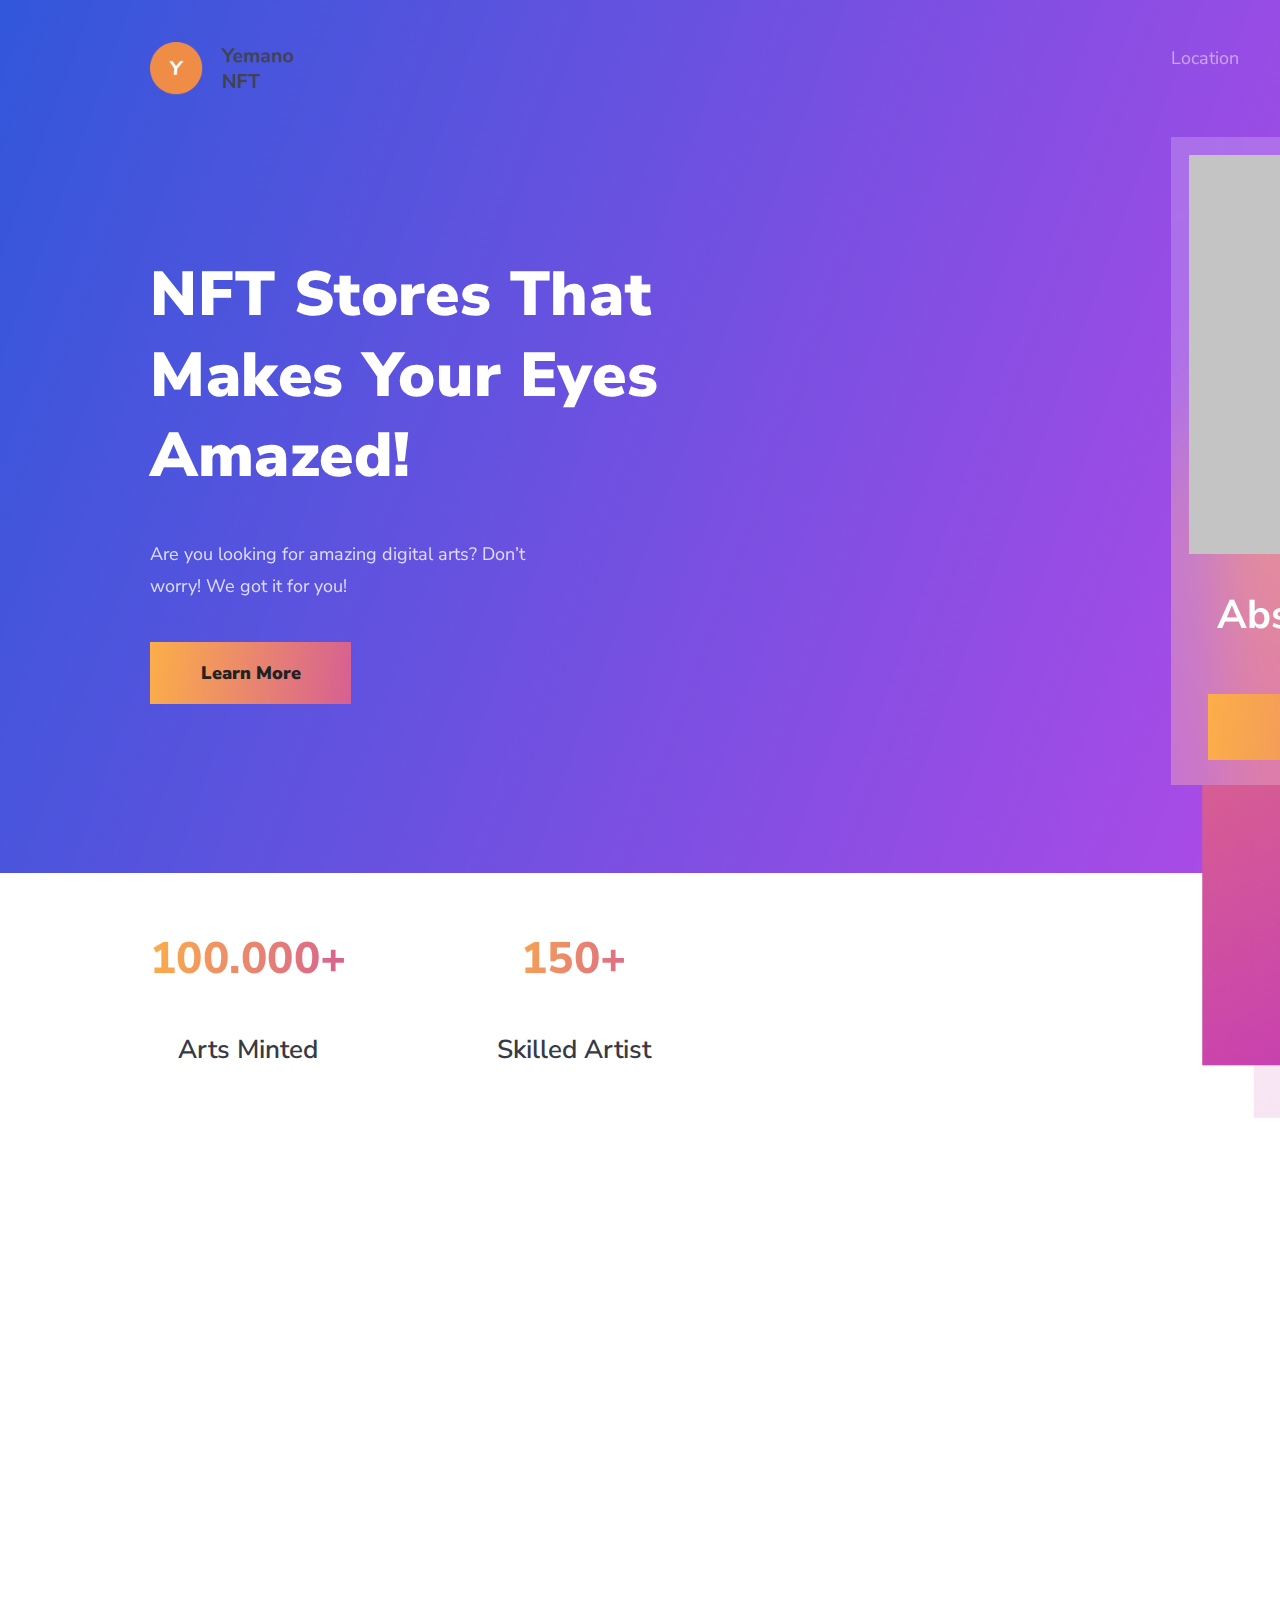
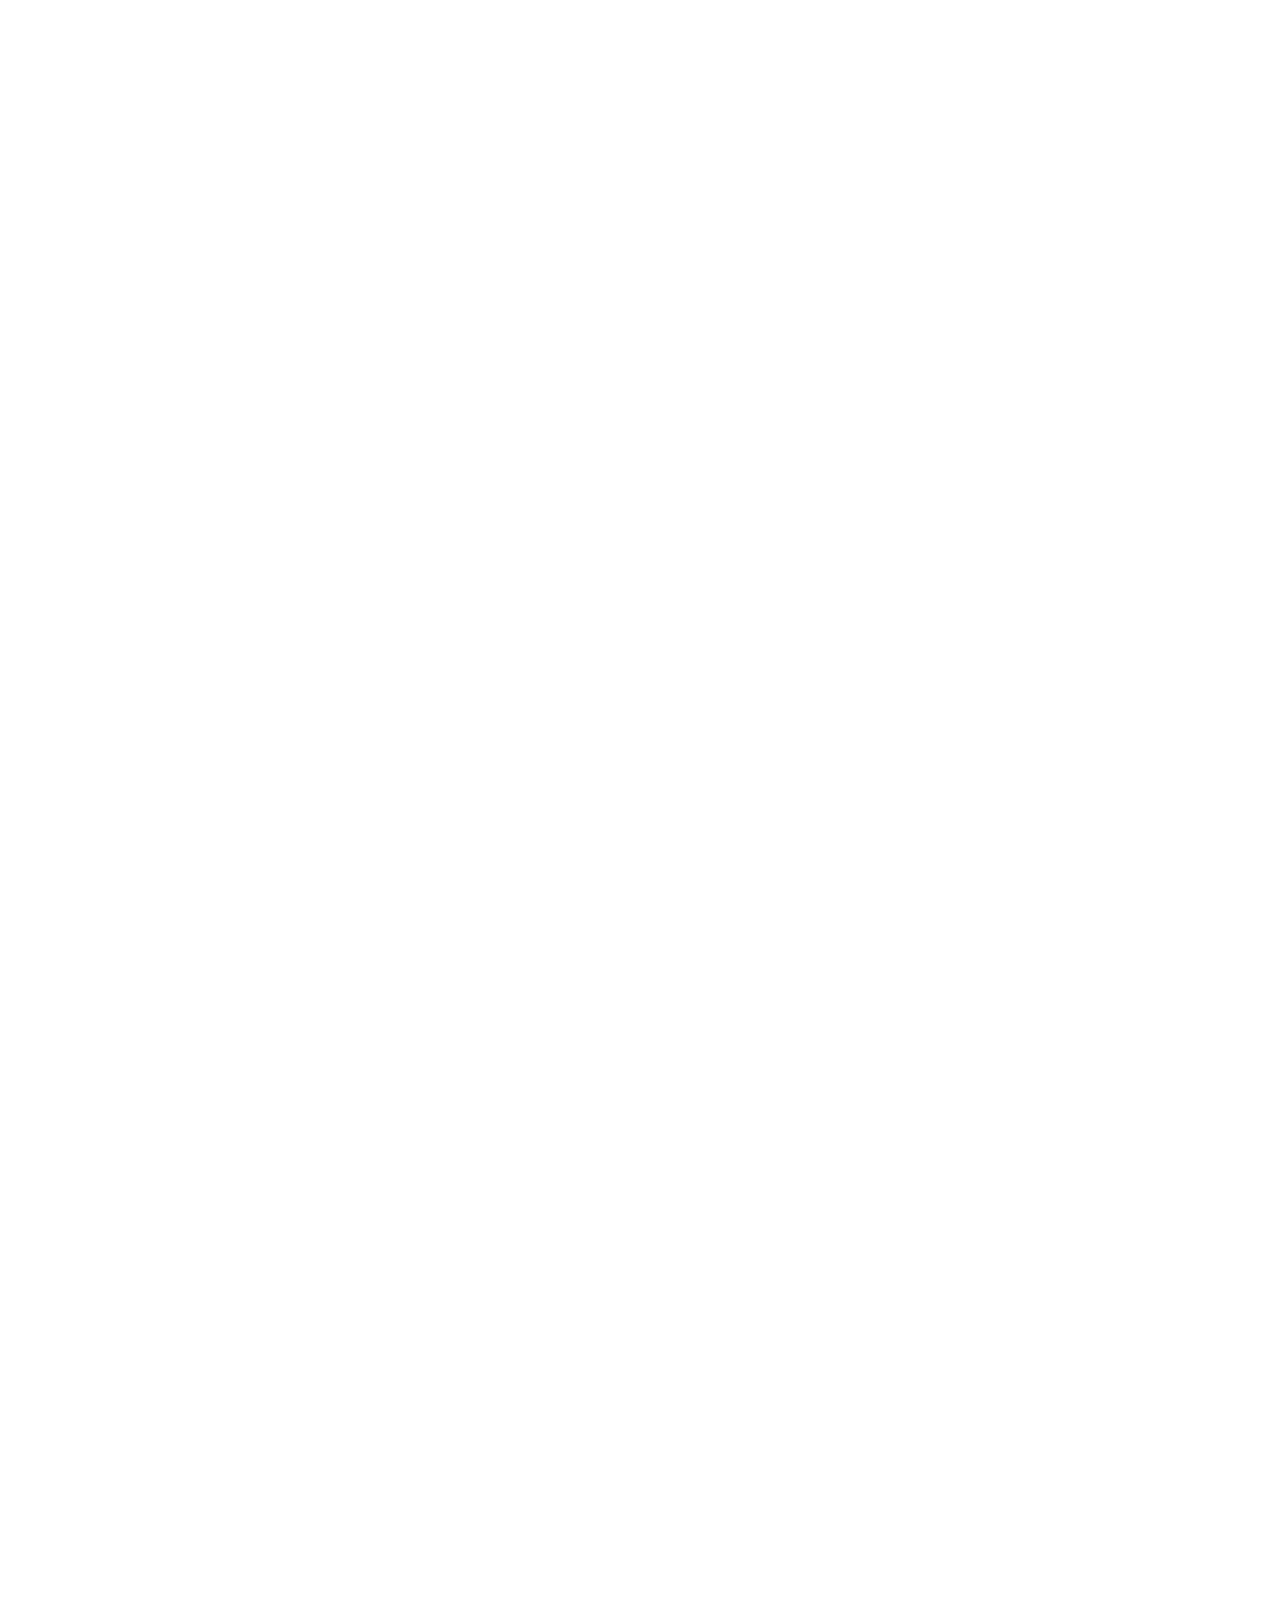
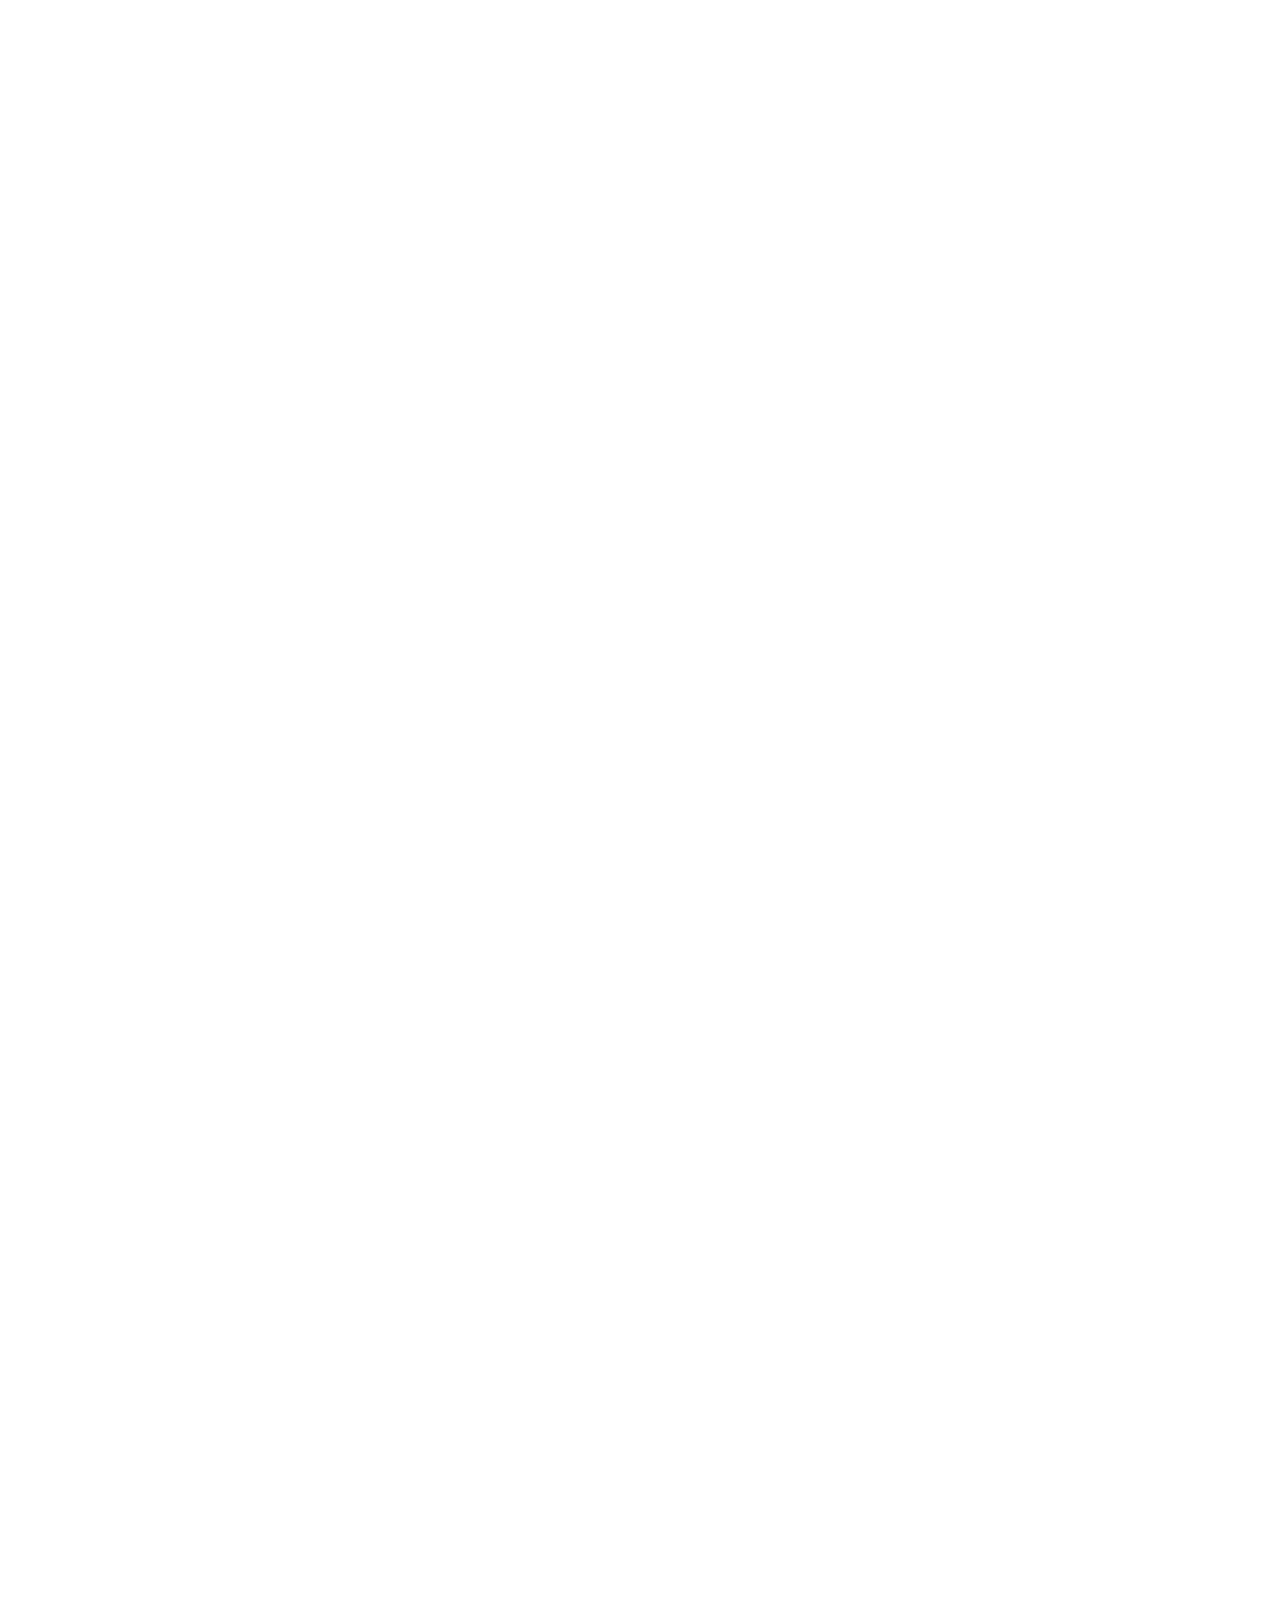
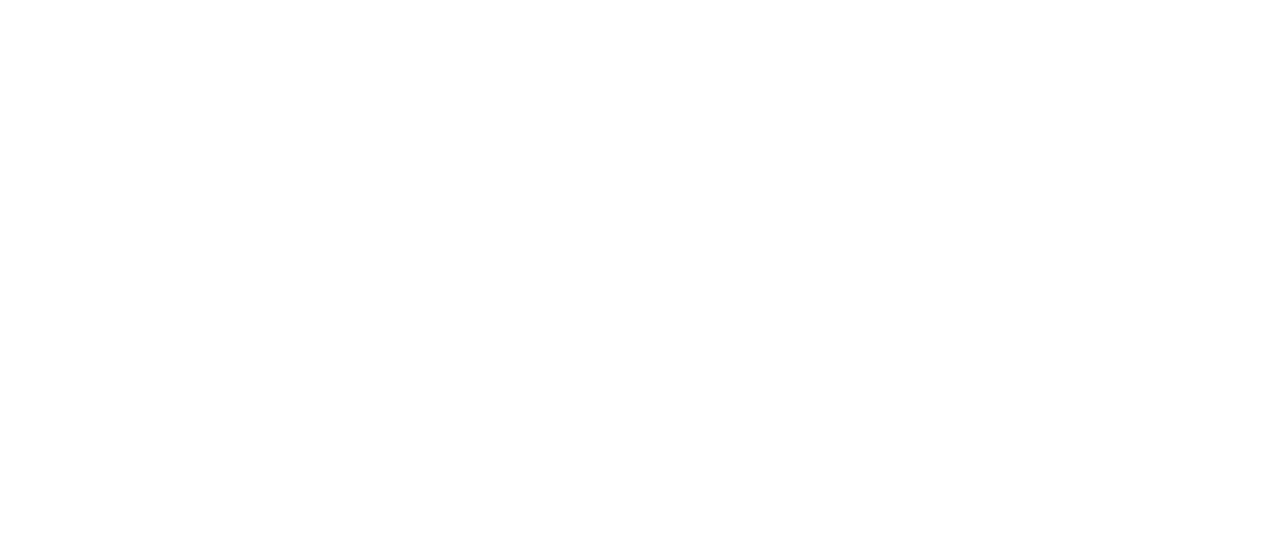
==== commit 0bb0a061: "а" ====
--- a/Практика/index.html
+++ b/Практика/index.html
@@ -46,13 +46,11 @@
           <div class="block_blocka_element4">
             <div class="block2_blocka2_element1"></div>
             <div class="block2_blocka2_element2">Abstractiontin12</div>
-            <div class="block2_blocka2_element3">
-              <p class="text_block1">Bid Art</p>
-            </div>
+            <div class="block2_blocka2_element3"><p class="text_block1">Bid Art</p></div>
           </div>
-          <img src="images/flexbooox.png" class="bacabaca1" />
-        </div>
-      </div>
+        <img src="images/flexbooox.png" class="bacabaca1" />
+          </div>
+          </div>
     </header>
     <div class="main__block1">
       <div class="block1__blocka1_maina">
@@ -65,190 +63,6 @@
           <div class="element2__text2">Skilled Artist</div>
         </div>
       </div>
-      <div class="block2__blocka1_main">
-        <div class="block1_blocka2_element1">
-          <div class="block1_blocka2_block1">
-            <div class="block2_blocka2_block1"></div>
-          </div>
-          <div class="block1_blocka2_block2">
-            <div class="block2_blocka2_block2"></div>
-          </div>
-          <img src="images/pomogite.png" class="bacabaca2" />
-        </div>
-        <div class="block1_blocka2_element2">
-          <div class="element1_blocka2">Safe & Secured Payment</div>
-          <div class="element2_blocka2">
-            Lorem ipsum dolor sit amet, consectetur adipiscing elit, sed do
-            eiusmod tempor incididunt ut labore.
-          </div>
-          <div class="element3_blocka2">
-            <p class="text_blocka2_element3">Register</p>
-          </div>
-        </div>
-      </div>
-      <div class="block3__blocka1_main">
-        <div class="block3_element1">Discover NFT Marketplace.</div>
-        <div class="block3_element2">
-          Discover 1000+ collectibles artwork from professional artist all
-          around the world, happy bidding!
-        </div>
-      </div>
-      <div class="block4__blocka1_main">
-        <div class="block1_blocka4">
-          <div class="block4_element1">
-            <div class="block4_element1_block1"></div>
-          </div>
-          <div class="block4_element2">
-            <p class="text_element2">Bright Vluids</p>
-          </div>
-          <div class="block4_element3">
-            <div class="block4_element3_block1">
-              <ul class="ulu1">
-                <p class="plak1">Current Bid</p>
-                <p class="plak2">1.431 ETH</p>
-              </ul>
-            </div>
-            <div class="block4_element3_block2">
-              <ul class="ulu2">
-                <p class="plak3">List Price</p>
-                <p class="plak4">2,50 ETH</p>
-              </ul>
-            </div>
-          </div>
-          <div class="block4_element4">
-            <img src="images/ava1.png" class="avatar1" />
-            <div class="block4_element4_block1">
-              <ul class="ulu3">
-                <p class="plak5">Artist</p>
-                <p class="plak6">samuel.zero73</p>
-              </ul>
-            </div>
-          </div>
-          <div class="block4_element5">
-            <div class="block4_element5_block1">
-              <p class="text_element5">Place a Bid</p>
-            </div>
-          </div>
-        </div>
-
-        <div class="block2_blocka4">
-          <div class="block4_element1">
-            <div class="block4_element1_block1"></div>
-          </div>
-          <div class="block4_element2">
-            <p class="text_element2">Paperwave X1</p>
-          </div>
-          <div class="block4_element3">
-            <div class="block4_element3_block1">
-              <ul class="ulu1">
-                <p class="plak1">Current Bid</p>
-                <p class="plak2">0.33 ETH</p>
-              </ul>
-            </div>
-            <div class="block4_element3_block2">
-              <ul class="ulu2">
-                <p class="plak3">List Price</p>
-                <p class="plak4">1,00 ETH</p>
-              </ul>
-            </div>
-          </div>
-          <div class="block4_element4">
-            <img src="images/ava1.png" class="avatar1" />
-            <div class="block4_element4_block1">
-              <ul class="ulu3">
-                <p class="plak5">Artist</p>
-                <p class="plak6">sistagang21</p>
-              </ul>
-            </div>
-          </div>
-          <div class="block4_element5">
-            <div class="block4_element5_block1">
-              <p class="text_element5">Place a Bid</p>
-            </div>
-          </div>
-        </div>
-        <div class="block3_blocka4">
-          <div class="block4_element1">
-            <div class="block4_element1_block1"></div>
-          </div>
-          <div class="block4_element2">
-            <p class="text_element2">Opensirine Gradient</p>
-          </div>
-          <div class="block4_element3">
-            <div class="block4_element3_block1">
-              <ul class="ulu1">
-                <p class="plak1">Current Bid</p>
-                <p class="plak2">8.1 ETH</p>
-              </ul>
-            </div>
-            <div class="block4_element3_block2">
-              <ul class="ulu2">
-                <p class="plak3">List Price</p>
-                <p class="plak4">5.00 ETH</p>
-              </ul>
-            </div>
-          </div>
-          <div class="block4_element4">
-            <img src="images/ava1.png" class="avatar1" />
-            <div class="block4_element4_block1">
-              <ul class="ulu3">
-                <p class="plak5">Artist</p>
-                <p class="plak6">michasi007</p>
-              </ul>
-            </div>
-          </div>
-          <div class="block4_element5">
-            <div class="block4_element5_block1">
-              <p class="text_element5">Place a Bid</p>
-            </div>
-          </div>
-        </div>
-      </div>
-      <div class="prelast_block1">
-        <div class="block1_prelasta">
-          <div class="element1_prelasta">
-            <div class="prelast_text1">Guaranteed and Already Trusted</div>
-            <div class="prelast_text2">
-              Lorem ipsum dolor sit amet, consectetur adipiscing elit, sed do
-              eiusmod tempor incididunt ut labore.
-            </div>
-            <div class="prelast_text3">
-              <p class="text1_texta3">Register</p>
-            </div>
-          </div>
-        </div>
-        <div class="block2_prelasta">
-          <div class="element2_prelasta">
-            <div class="block1_elementa2_prelast">
-              <div class="elem_pre1"></div>
-            </div>
-            <div class="block2_elementa2_prelast">
-              <div class="elem_pre2"></div>
-            </div>
-            <img src="images/pomogite2.png" class="block3_elementa2_prelast" />
-          </div>
-        </div>
-      </div>
-      <div class="lastblock">
-        <div class="last_element1">
-          Subscribe to Our Newsletter For Weekly Article Update.
-        </div>
-        <div class="last_element2">
-          We have NFT-related blog so we can share our thought and rutinity in
-          our blog that updated weekly. We will not spam you, we promise.
-        </div>
-        <div class="last_element3">
-          <div class="inpute1">
-            <input
-              class="int"
-              type="email"
-              id="email"
-              placeholder="Enter your e-mail address"
-            />
-          </div>
-          <div class="inpute2"></div>
-        </div>
-      </div>
     </div>
   </body>
 </html>
--- a/Практика/CSS/base.css
+++ b/Практика/CSS/base.css
@@ -1,18 +1,18 @@
 .headr_block1 {
   display: flex;
-  width: 100%;
+  width: 1920px;
   height: 137px;
   align-items: center;
+  justify-content: space-between;
+  margin-left: 150px;
 }
 .block_blocka1_element1 {
   width: 145px;
   height: 53px;
-  margin-left: 150px;
 }
 .block_blocka1_element2 {
   width: 974px;
   height: 53px;
-  margin-left: 850px;
 }
 .stroka1 li {
   display: inline;
@@ -28,7 +28,7 @@
 }
 .headr_block2 {
   display: flex;
-  width: 100%;
+  width: 1920px;
   height: 736px;
 }
 .block1_blocka2 {
@@ -80,54 +80,54 @@
   padding-top: 15px;
 }
 .block2_blocka2 {
-  display: flex;
-  width: 588px;
-  height: 981px;
-  margin-left: 475px;
+ display: flex;
+ width: 588px;
+ height: 981px;
+ margin-left: 475px;
 }
 .block_blocka_element4 {
   display: flex;
-  width: 436px;
-  height: 648px;
-  background-color: cyan;
-  z-index: 1;
-  position: absolute;
-  background: rgba(255, 255, 255, 0.2);
-  backdrop-filter: blur(40px);
-  flex-direction: column;
+ width: 436px;
+ height: 648px;
+ background-color: cyan;
+ z-index: 1;
+ position: absolute;
+ background: rgba(255, 255, 255, 0.2);
+backdrop-filter: blur(40px);
+flex-direction: column;
 }
 .block2_blocka2_element1 {
   width: 399px;
   height: 399px;
-  background: #c4c4c4;
+  background: #C4C4C4;
   margin-top: 18px;
   margin-left: 18px;
 }
 .block2_blocka2_element2 {
   width: 323px;
-  height: 70px;
-  margin-left: 41px;
-  font-family: "Nunito Sans";
-  font-style: normal;
-  font-weight: 700;
-  font-size: 40px;
-  line-height: 55px;
-  text-align: center;
-  color: #ffffff;
-  margin-top: 34px;
+height: 70px;
+margin-left: 41px;
+font-family: 'Nunito Sans';
+font-style: normal;
+font-weight: 700;
+font-size: 40px;
+line-height: 55px;
+text-align: center;
+color: #FFFFFF;
+margin-top: 34px;
 }
 .block2_blocka2_element3 {
   width: 361px;
-  height: 66px;
-  background: linear-gradient(98.3deg, #ffb443 -6.86%, #b213da 195.79%);
-  margin-left: 37px;
-  margin-top: 36px;
-  font-family: "Nunito Sans";
-  font-style: normal;
-  font-weight: 900;
-  font-size: 20px;
-  line-height: 180%;
-  color: #ffffff;
+height: 66px;
+background: linear-gradient(98.3deg, #FFB443 -6.86%, #B213DA 195.79%);
+margin-left: 37px;
+margin-top: 36px;
+font-family: 'Nunito Sans';
+font-style: normal;
+font-weight: 900;
+font-size: 20px;
+line-height: 180%;
+color: #FFFFFF;
 }
 .bacabaca1 {
   position: relative;
@@ -140,7 +140,7 @@
 }
 .main__block1 {
   display: flex;
-  width: 100%;
+  width: 1920px;
   height: 5340px;
   flex-direction: column;
 }
@@ -152,6 +152,7 @@
 .block1__blocka1_element1 {
   margin-top: 56px;
   margin-left: 150px;
+
 }
 .element1__text1 {
   font-family: "Nunito Sans";
@@ -208,442 +209,3 @@
 
   color: #363a45;
 }
-.block2__blocka1_main {
-  display: flex;
-  width: 100%;
-  height: 758px;
-  margin-top: 275px;
-}
-.block1_blocka2_element1 {
-  display: flex;
-  width: 589px;
-  height: 742px;
-  margin-top: 16px;
-  margin-left: 55px;
-}
-.block1_blocka2_block1 {
-  box-sizing: border-box;
-  position: absolute;
-  width: 379.96px;
-  height: 458.05px;
-  margin-left: 100px;
-  background: rgba(255, 255, 255, 0.2);
-  backdrop-filter: blur(40px);
-  z-index: 1;
-}
-.block2_blocka2_block1 {
-  width: 349px;
-  height: 349px;
-  background: #c4c4c4;
-  margin-top: 15px;
-  margin-left: 15px;
-}
-.block1_blocka2_block2 {
-  box-sizing: border-box;
-  position: absolute;
-  width: 248.73px;
-  height: 330.88px;
-  margin-top: 330px;
-  margin-left: 280px;
-  background: rgba(255, 255, 255, 0.2);
-  backdrop-filter: blur(40px);
-  z-index: 2;
-}
-.block2_blocka2_block2 {
-  width: 218px;
-  height: 271px;
-  background: #c4c4c4;
-  margin-top: 15px;
-  margin-left: 15px;
-}
-.bacabaca2 {
-  position: relative;
-  margin-left: -167px;
-}
-.block1_blocka2_element2 {
-  display: flex;
-  flex-direction: column;
-  margin-left: 500px;
-  width: 473px;
-  height: 100%;
-}
-.element1_blocka2 {
-  width: 508px;
-  height: 168px;
-  margin-top: 194px;
-  font-family: "Nunito Sans";
-  font-style: normal;
-  font-weight: 900;
-  font-size: 60px;
-  line-height: 140%;
-  letter-spacing: 0.01em;
-  color: #27292e;
-}
-.element2_blocka2 {
-  width: 473px;
-  height: 64px;
-  margin-top: 26px;
-  font-family: "Nunito Sans";
-  font-style: normal;
-  font-weight: 400;
-  font-size: 18px;
-  line-height: 180%;
-  color: #585c65;
-}
-.element3_blocka2 {
-  margin-top: 50px;
-  width: 152px;
-  height: 62px;
-  background: linear-gradient(98.3deg, #ffb443 -6.86%, #b213da 195.79%);
-}
-.text_blocka2_element3 {
-  padding-left: 40px;
-  padding-top: 15px;
-  font-family: "Nunito Sans";
-  font-style: normal;
-  font-weight: 900;
-  font-size: 18px;
-  line-height: 180%;
-  color: #ffffff;
-}
-.block3__blocka1_main {
-  display: flex;
-  margin-top: 50px;
-  height: 200px;
-
-  align-items: center;
-}
-.block3_element1 {
-  width: 458px;
-  height: 132px;
-  font-family: "Nunito Sans";
-  font-style: normal;
-  font-weight: 900;
-  font-size: 55px;
-  line-height: 120%;
-  letter-spacing: 0.01em;
-  color: #27292e;
-  margin-left: 150px;
-}
-.block3_element2 {
-  width: 454px;
-  height: 68px;
-  font-family: "Nunito Sans";
-  font-style: normal;
-  font-weight: 400;
-  font-size: 18px;
-  line-height: 190%;
-  color: #585c65;
-  margin-left: 640px;
-}
-.block4__blocka1_main {
-  display: flex;
-  margin-top: 50px;
-  height: 800px;
-}
-.block1_blocka4 {
-  display: flex;
-  height: 800px;
-  width: 360px;
-  margin-left: 150px;
-
-  flex-direction: column;
-}
-.block4_element1 {
-  display: flex;
-  height: 360px;
-  width: 360px;
-  background: linear-gradient(162.03deg, #ffb443 -26.24%, #b213da 121.12%);
-}
-.block4_element1_block1 {
-  width: 310px;
-  height: 310px;
-  margin-top: 25px;
-  margin-left: 25px;
-  background: #c4c4c4;
-}
-.block4_element2 {
-  height: 76px;
-}
-.text_element2 {
-  font-family: "Nunito Sans";
-  font-style: normal;
-  font-weight: 700;
-  font-size: 24px;
-  line-height: 150%;
-  color: #34363b;
-  padding-left: 25px;
-  padding-top: 20px;
-}
-.block4_element3 {
-  display: flex;
-  height: 98px;
-  flex-direction: row;
-}
-.block4_element3_block1 {
-  margin-left: 35px;
-  width: 145px;
-}
-.ulu1 {
-  margin-left: 20px;
-}
-.ulu2 {
-  margin-left: 20px;
-}
-.plak1 {
-  font-family: "Nunito Sans";
-  font-style: normal;
-  font-weight: 400;
-  font-size: 13px;
-  line-height: 18px;
-  color: #27292e;
-  margin-bottom: 10px;
-  margin-top: 20px;
-}
-.plak2 {
-  font-family: "Nunito Sans";
-  font-style: normal;
-  font-weight: 700;
-  font-size: 20px;
-  line-height: 150%;
-  color: #27292e;
-}
-.plak3 {
-  font-family: "Nunito Sans";
-  font-style: normal;
-  font-weight: 400;
-  font-size: 13px;
-  line-height: 18px;
-  color: #27292e;
-  margin-bottom: 10px;
-  margin-top: 20px;
-}
-.plak4 {
-  font-family: "Nunito Sans";
-  font-style: normal;
-  font-weight: 700;
-  font-size: 20px;
-  line-height: 150%;
-  color: #27292e;
-}
-.block4_element3_block2 {
-  width: 145px;
-}
-.block4_element4 {
-  flex-direction: row;
-  display: flex;
-  margin-top: 55px;
-  height: 55px;
-}
-.avatar1 {
-  margin-left: 25px;
-}
-.block4_element4_block1 {
-  margin-left: 15px;
-}
-.ulu3 {
-  margin-top: 5px;
-}
-.plak5 {
-  margin-bottom: 5px;
-  font-family: "Nunito Sans";
-  font-style: normal;
-  font-weight: 400;
-  font-size: 13px;
-  line-height: 18px;
-  color: #27292e;
-}
-.plak6 {
-  font-family: "Nunito Sans";
-  font-style: normal;
-  font-weight: 700;
-  font-size: 18px;
-  line-height: 170%;
-  color: #27292e;
-}
-.block4_element5 {
-  margin-top: 5px;
-  display: flex;
-  height: 124px;
-}
-.block4_element5_block1 {
-  margin-top: 25px;
-  margin-left: 25px;
-  width: 310px;
-  height: 69px;
-  background: linear-gradient(98.3deg, #ffb443 -6.86%, #b213da 195.79%);
-}
-.text_element5 {
-  font-family: "Nunito Sans";
-  font-style: normal;
-  font-weight: 800;
-  font-size: 18px;
-  line-height: 150%;
-  text-align: center;
-  color: #ffffff;
-  padding-top: 21px;
-}
-.block2_blocka4 {
-  display: flex;
-  flex-direction: column;
-  height: 800px;
-  width: 360px;
-  margin-left: 235px;
-}
-.block3_blocka4 {
-  display: flex;
-  flex-direction: column;
-  height: 800px;
-  width: 360px;
-  margin-left: 235px;
-}
-.prelast_block1 {
-  display: flex;
-  width: 1920px;
-  height: 927px;
-  background-color: rgb(255, 238, 0);
-}
-.block1_prelasta {
-  height: 100%;
-  width: 900px;
-  background-color: blue;
-}
-.element1_prelasta {
-  display: flex;
-  flex-direction: column;
-  margin-left: 150px;
-  margin-top: 334px;
-}
-.prelast_text1 {
-  width: 508px;
-  height: 168px;
-  font-family: "Nunito Sans";
-  font-style: normal;
-  font-weight: 900;
-  font-size: 60px;
-  line-height: 140%;
-  letter-spacing: 0.01em;
-  color: #27292e;
-}
-.prelast_text2 {
-  width: 473px;
-  height: 64px;
-  margin-top: 26px;
-  font-family: "Nunito Sans";
-  font-style: normal;
-  font-weight: 400;
-  font-size: 18px;
-  line-height: 180%;
-  color: #585c65;
-}
-.prelast_text3 {
-  width: 152px;
-  height: 62px;
-  margin-top: 50px;
-
-  background: linear-gradient(98.3deg, #ffb443 -6.86%, #b213da 195.79%);
-}
-.text1_texta3 {
-  padding-left: 40px;
-  padding-top: 15px;
-  font-family: "Nunito Sans";
-  font-style: normal;
-  font-weight: 900;
-  font-size: 18px;
-  line-height: 180%;
-  color: #ffffff;
-}
-.element2_prelasta {
-  display: flex;
-  height: 755px;
-  width: 570px;
-  margin-left: 350px;
-  background-color: chartreuse;
-}
-.block1_elementa2_prelast {
-  position: absolute;
-  display: flex;
-  z-index: 2;
-  width: 389.96px;
-  height: 468.05px;
-  background: rgba(255, 255, 255, 0.2);
-  backdrop-filter: blur(40px);
-  transform: matrix(-1, 0, 0, 1, 0, 0);
-  margin-left: 60px;
-}
-.elem_pre1 {
-  margin-left: 17px;
-  margin-top: 17px;
-  width: 354.96px;
-  height: 354.96px;
-  background: #c4c4c4;
-  transform: matrix(-1, 0, 0, 1, 0, 0);
-}
-
-.block2_elementa2_prelast {
-  position: absolute;
-  display: flex;
-  z-index: 3;
-  width: 258.73px;
-  height: 311.88px;
-  background: rgba(255, 255, 255, 0.2);
-  backdrop-filter: blur(40px);
-  transform: matrix(-1, 0, 0, 1, 0, 0);
-  margin-left: 30px;
-  margin-top: 300px;
-}
-.elem_pre2 {
-  width: 223.73px;
-  height: 223.73px;
-  margin-top: 17px;
-  margin-left: 17px;
-  background: #c4c4c4;
-  transform: matrix(-1, 0, 0, 1, 0, 0);
-}
-
-.block3_elementa2_prelast {
-  position: relative;
-  z-index: 1;
-  margin-left: -150px;
-}
-.lastblock {
-  display: flex;
-  flex-direction: column;
-  align-items: center;
-  margin-top: 50px;
-  margin-left: 88px;
-  width: 1744px;
-  height: 530px;
-  background: linear-gradient(110.58deg, #df45ec 1.54%, #3257da 100%);
-}
-.last_element1 {
-  margin-top: 70px;
-  width: 917px;
-  height: 168px;
-  font-family: "Nunito Sans";
-  font-style: normal;
-  font-weight: 900;
-  font-size: 60px;
-  line-height: 140%;
-  text-align: center;
-  color: #ffffff;
-}
-.last_element2 {
-  margin-top: 27px;
-  width: 637px;
-  height: 64px;
-  left: 407px;
-  top: 4588px;
-  font-family: "Nunito Sans";
-  font-style: normal;
-  font-weight: 400;
-  font-size: 18px;
-  line-height: 180%;
-  text-align: center;
-  color: #ffffff;
-}
-.last_element3 {
-  width: 100%;
-  height: 201px;
-  background-color: coral;
-}
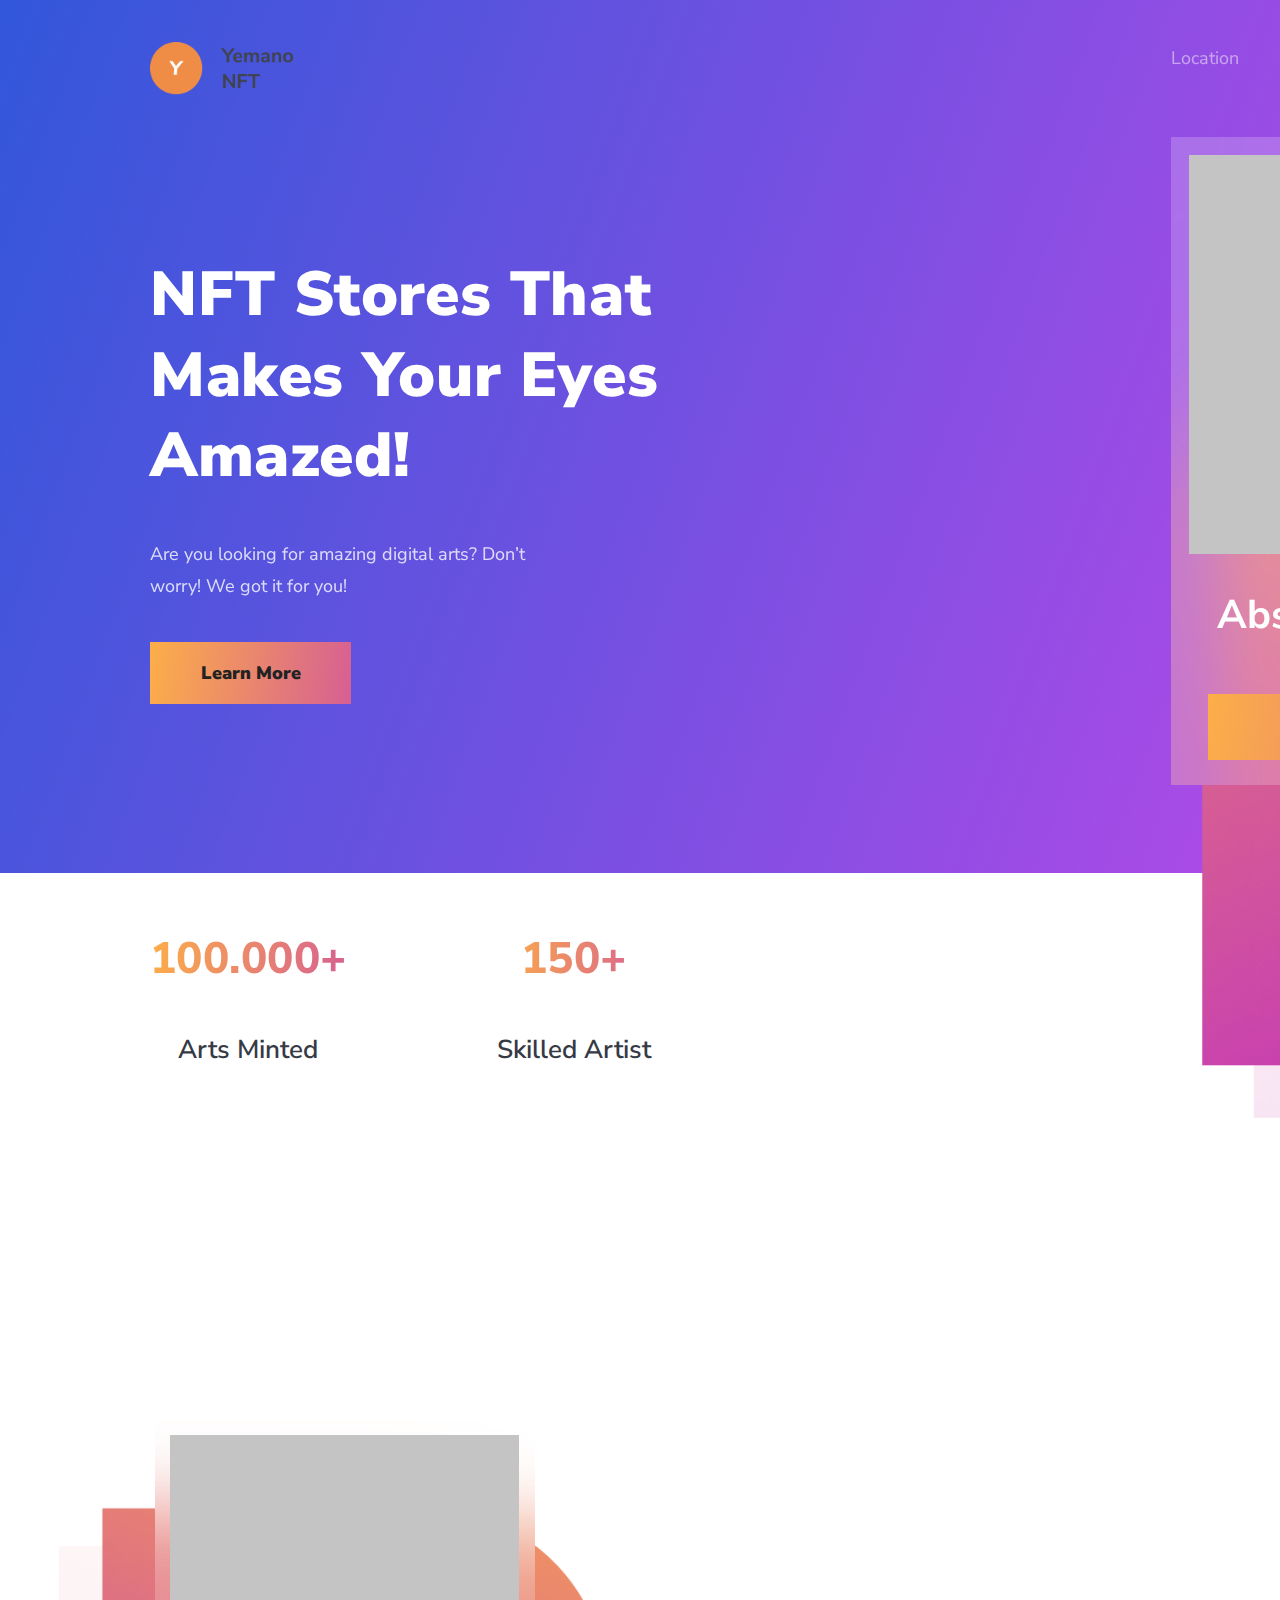
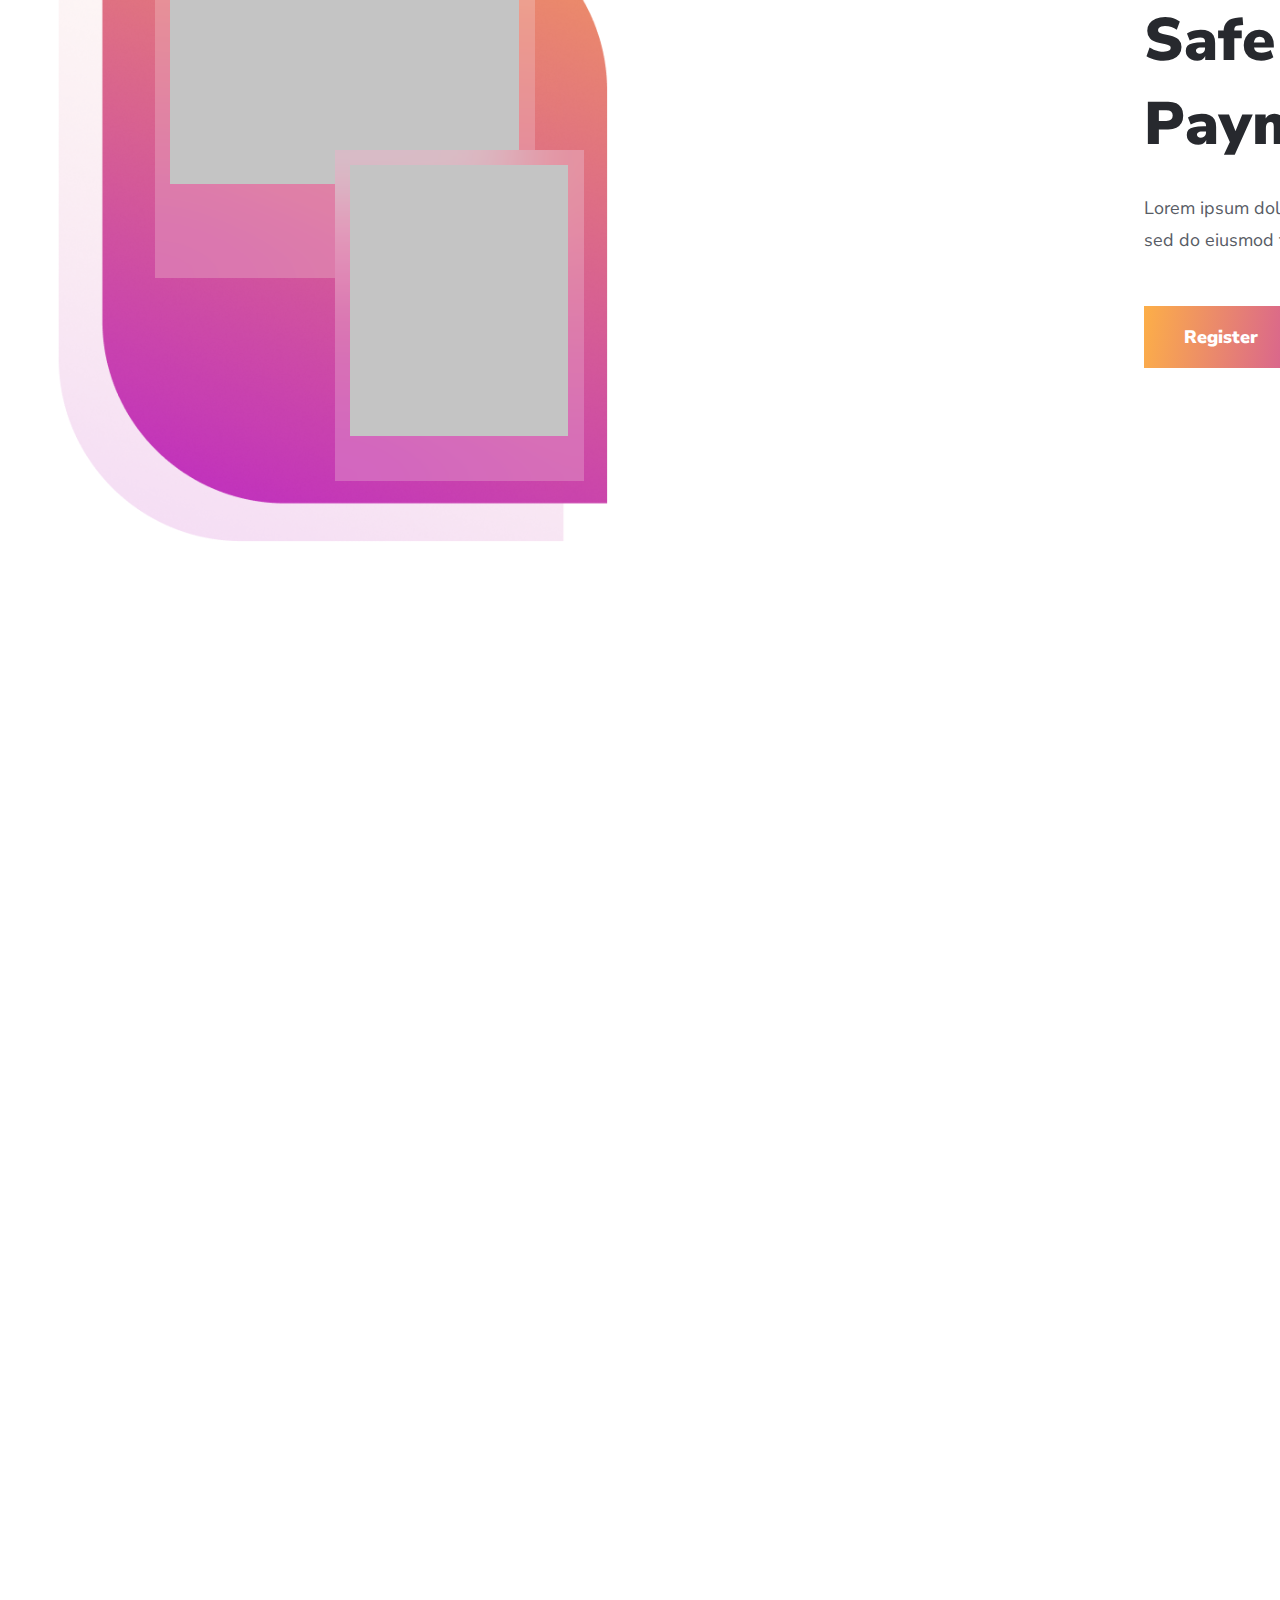
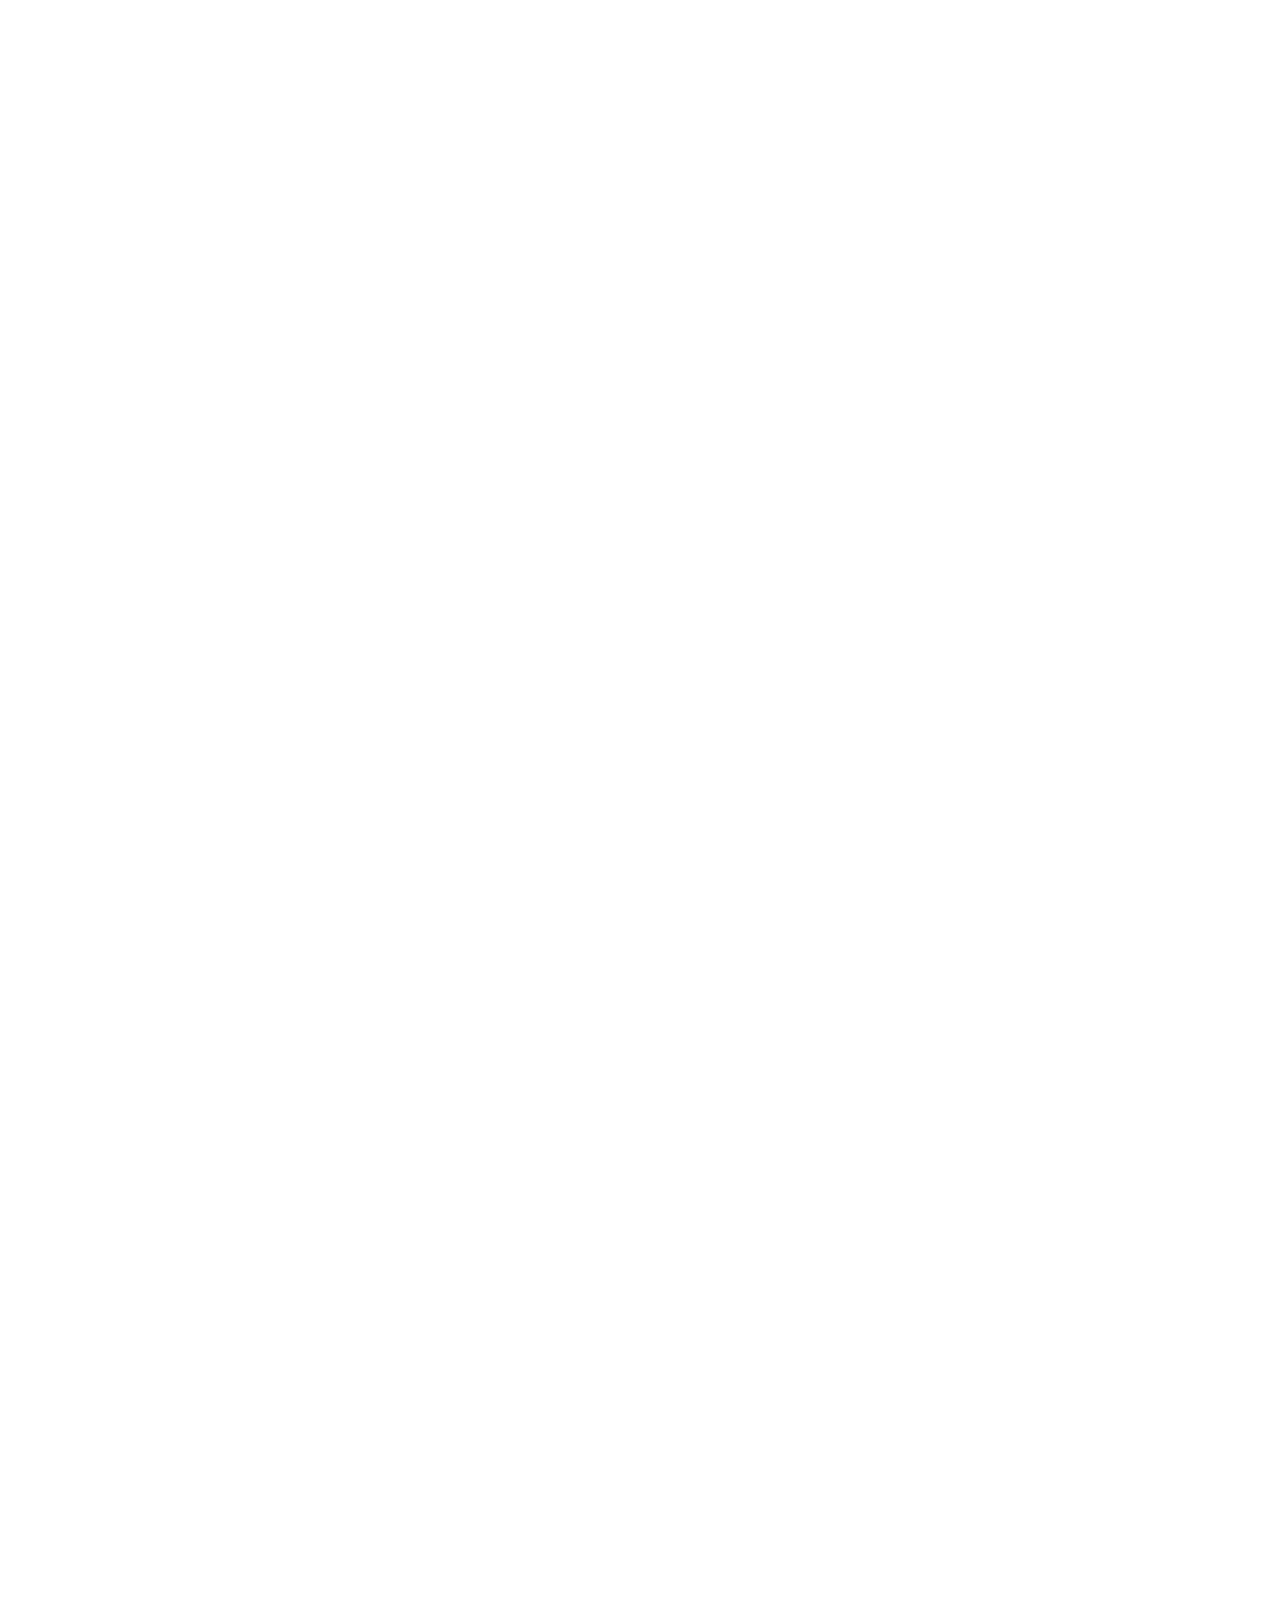
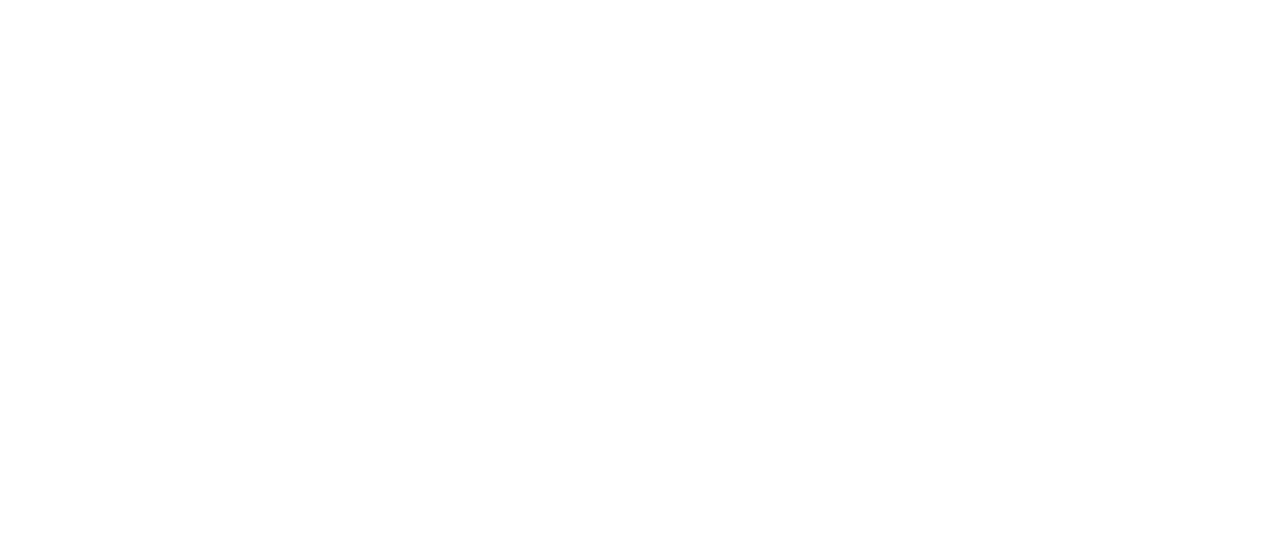
==== commit 79136a75: "f" ====
--- a/Практика/index.html
+++ b/Практика/index.html
@@ -63,6 +63,22 @@
           <div class="element2__text2">Skilled Artist</div>
         </div>
       </div>
+      <div class="block2__blocka1_main">
+        <div class="block1_blocka2_element1">
+          <div class="block1_blocka2_block1">
+            <div class="block2_blocka2_block1"></div>
+          </div>
+          <div class="block1_blocka2_block2">
+            <div class="block2_blocka2_block2"></div>
+          </div>
+          <img src="images/pomogite.png" class="bacabaca2"/>
+        </div> 
+        <div class="block1_blocka2_element2">
+          <div class="element1_blocka2">Safe & Secured Payment</div>
+          <div class="element2_blocka2">Lorem ipsum dolor sit amet, consectetur adipiscing elit, sed do eiusmod tempor incididunt ut labore.</div>
+          <div class="element3_blocka2"><p class="text_blocka2_element3">Register</p></div>
+        </div> 
+      </div>
     </div>
   </body>
 </html>
--- a/Практика/CSS/base.css
+++ b/Практика/CSS/base.css
@@ -1,6 +1,6 @@
 .headr_block1 {
   display: flex;
-  width: 1920px;
+  width: 100%;
   height: 137px;
   align-items: center;
   justify-content: space-between;
@@ -28,7 +28,7 @@
 }
 .headr_block2 {
   display: flex;
-  width: 1920px;
+  width: 100%;
   height: 736px;
 }
 .block1_blocka2 {
@@ -140,7 +140,7 @@
 }
 .main__block1 {
   display: flex;
-  width: 1920px;
+  width: 100%;
   height: 5340px;
   flex-direction: column;
 }
@@ -209,3 +209,102 @@
 
   color: #363a45;
 }
+.block2__blocka1_main {
+  display: flex;
+  width: 100%;
+  height: 758px;
+  margin-top: 275px;
+}
+.block1_blocka2_element1 {
+  display: flex;
+width: 589px;
+height: 742px;
+margin-top: 16px;
+margin-left: 55px;
+}
+.block1_blocka2_block1 {
+box-sizing: border-box;
+position: absolute;
+width: 379.96px;
+height: 458.05px;
+margin-left: 100px;
+background: rgba(255, 255, 255, 0.2);
+backdrop-filter: blur(40px);
+z-index: 1;
+}
+.block2_blocka2_block1 {
+  width: 349px;
+  height: 349px;
+  background: #C4C4C4;
+  margin-top: 15px;
+  margin-left: 15px;
+}
+.block1_blocka2_block2 {
+  box-sizing: border-box;
+position: absolute;
+width: 248.73px;
+height: 330.88px;
+margin-top: 330px;
+margin-left: 280px;
+background: rgba(255, 255, 255, 0.2);
+backdrop-filter: blur(40px);
+z-index: 2;
+}
+.block2_blocka2_block2 {
+  width: 218px;
+  height: 271px;
+  background: #C4C4C4;
+  margin-top: 15px;
+  margin-left: 15px;
+}
+.bacabaca2 {
+position: relative;
+margin-left: -167px;
+}
+.block1_blocka2_element2 {
+  display: flex;
+  flex-direction: column;
+  margin-left: 500px;
+  width: 473px;
+  height: 100%;
+}
+.element1_blocka2 {
+  width: 508px;
+  height: 168px;
+  margin-top: 194px;
+  font-family: 'Nunito Sans';
+font-style: normal;
+font-weight: 900;
+font-size: 60px;
+line-height: 140%;
+letter-spacing: 0.01em;
+color: #27292E;
+}
+.element2_blocka2 {
+  width: 473px;
+height: 64px;
+margin-top: 26px;
+font-family: 'Nunito Sans';
+font-style: normal;
+font-weight: 400;
+font-size: 18px;
+line-height: 180%;
+color: #585C65;
+}
+.element3_blocka2 {
+  margin-top: 50px;
+  width: 152px;
+height: 62px;
+background: linear-gradient(98.3deg, #FFB443 -6.86%, #B213DA 195.79%);
+}
+.text_blocka2_element3 {
+  padding-left: 40px;
+  padding-top: 15px;
+  font-family: 'Nunito Sans';
+font-style: normal;
+font-weight: 900;
+font-size: 18px;
+line-height: 180%;
+color: #FFFFFF;
+
+}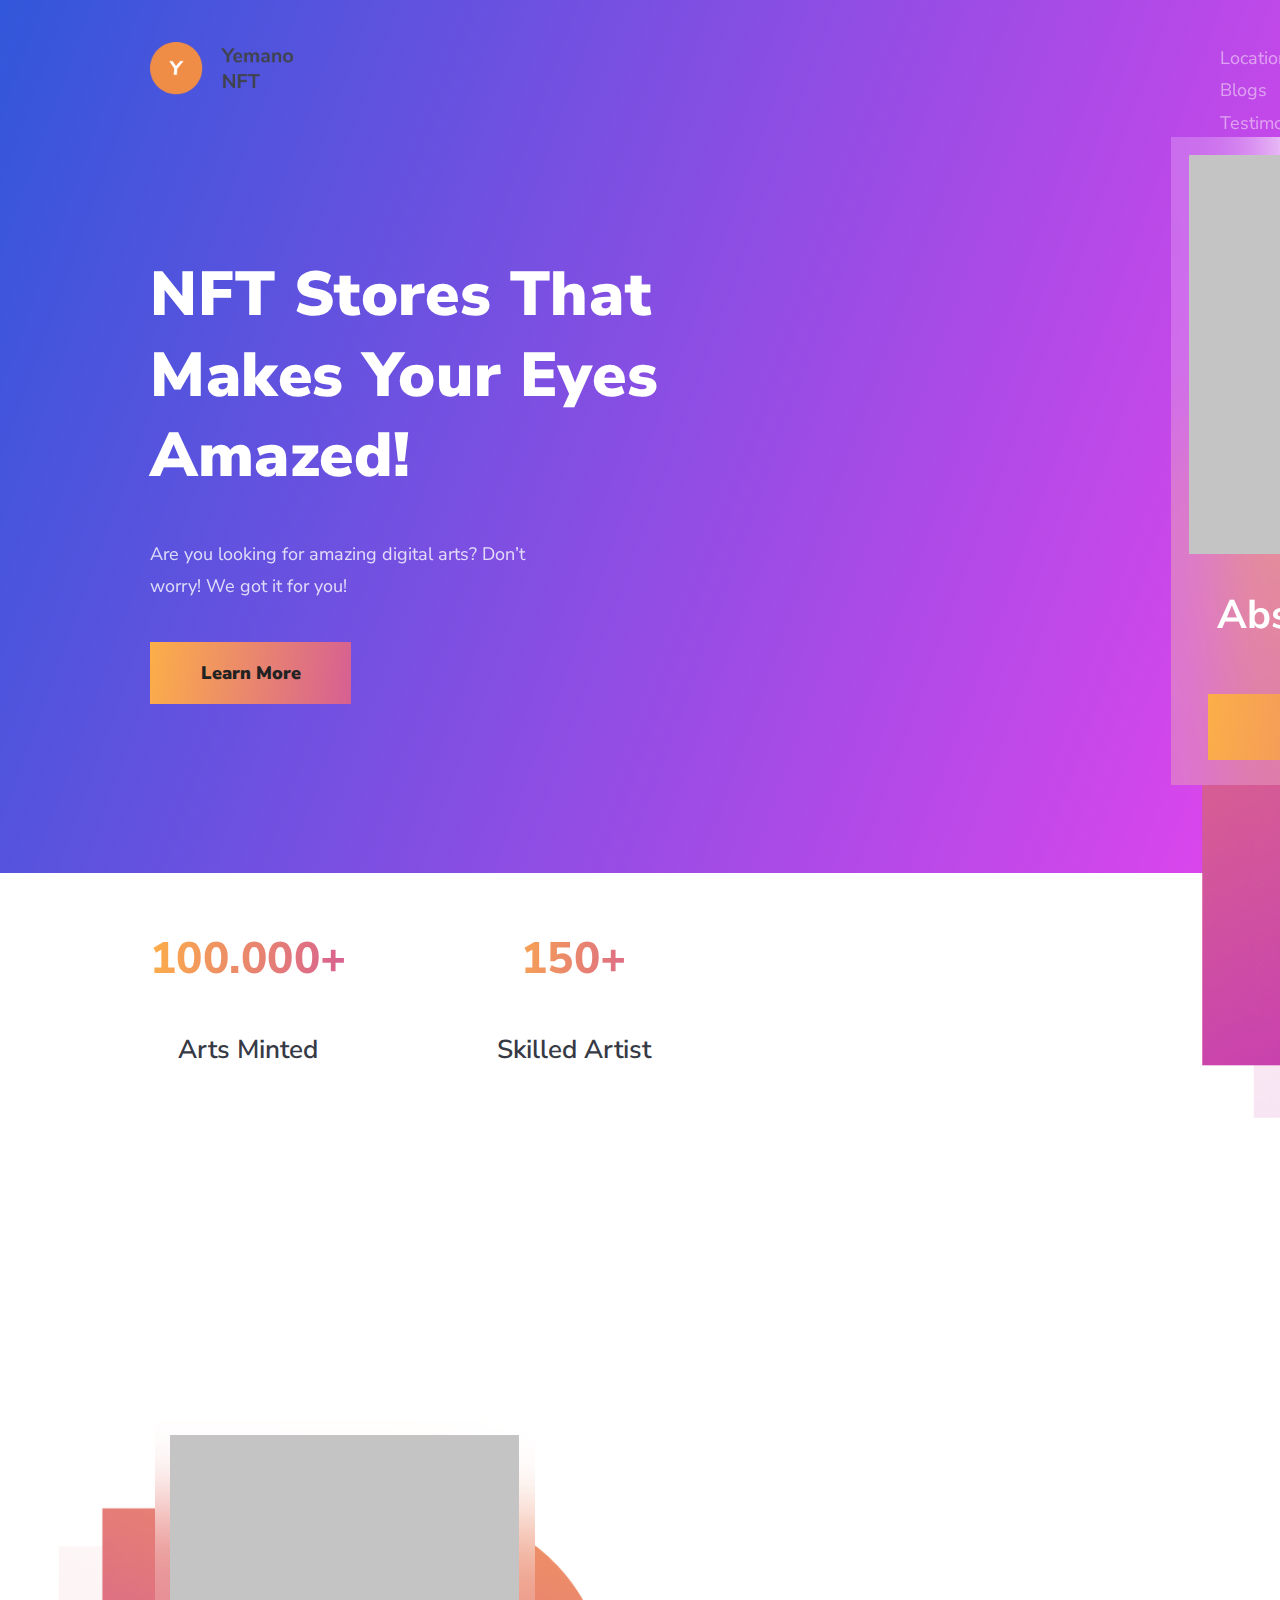
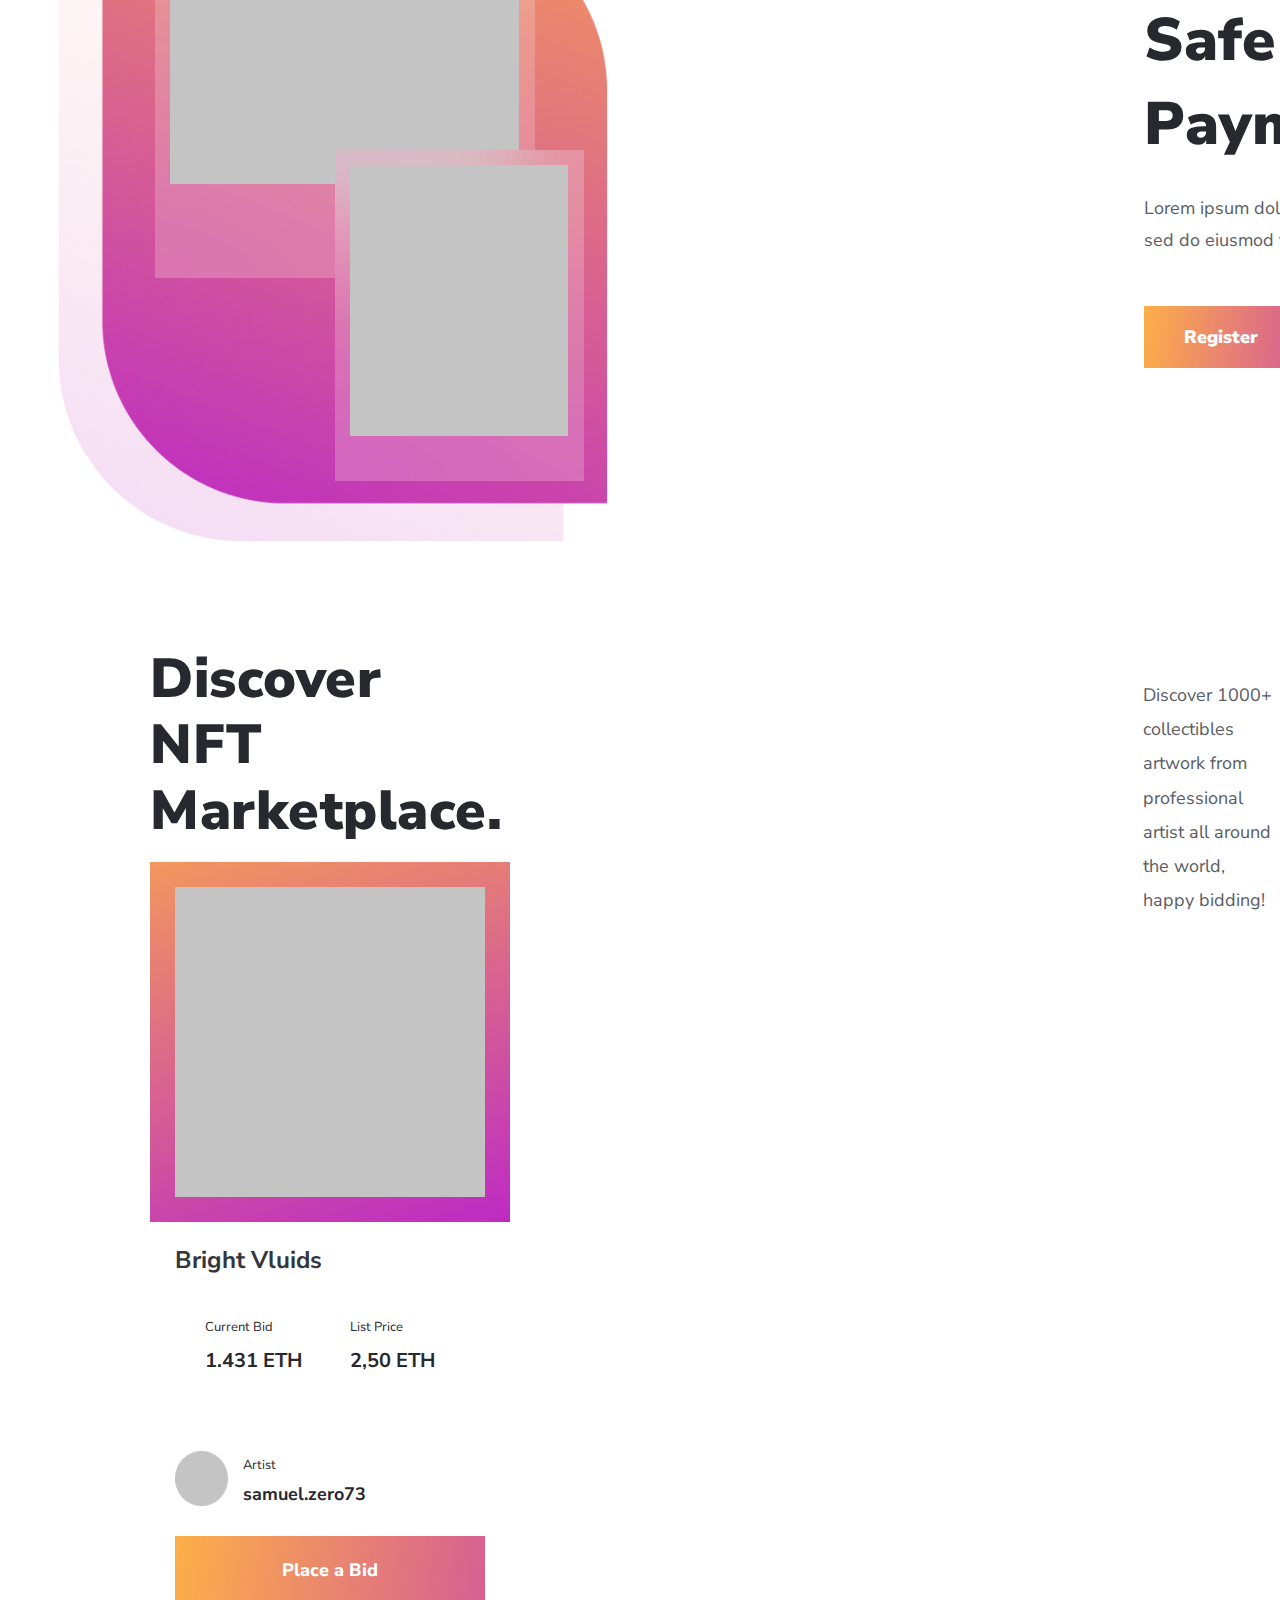
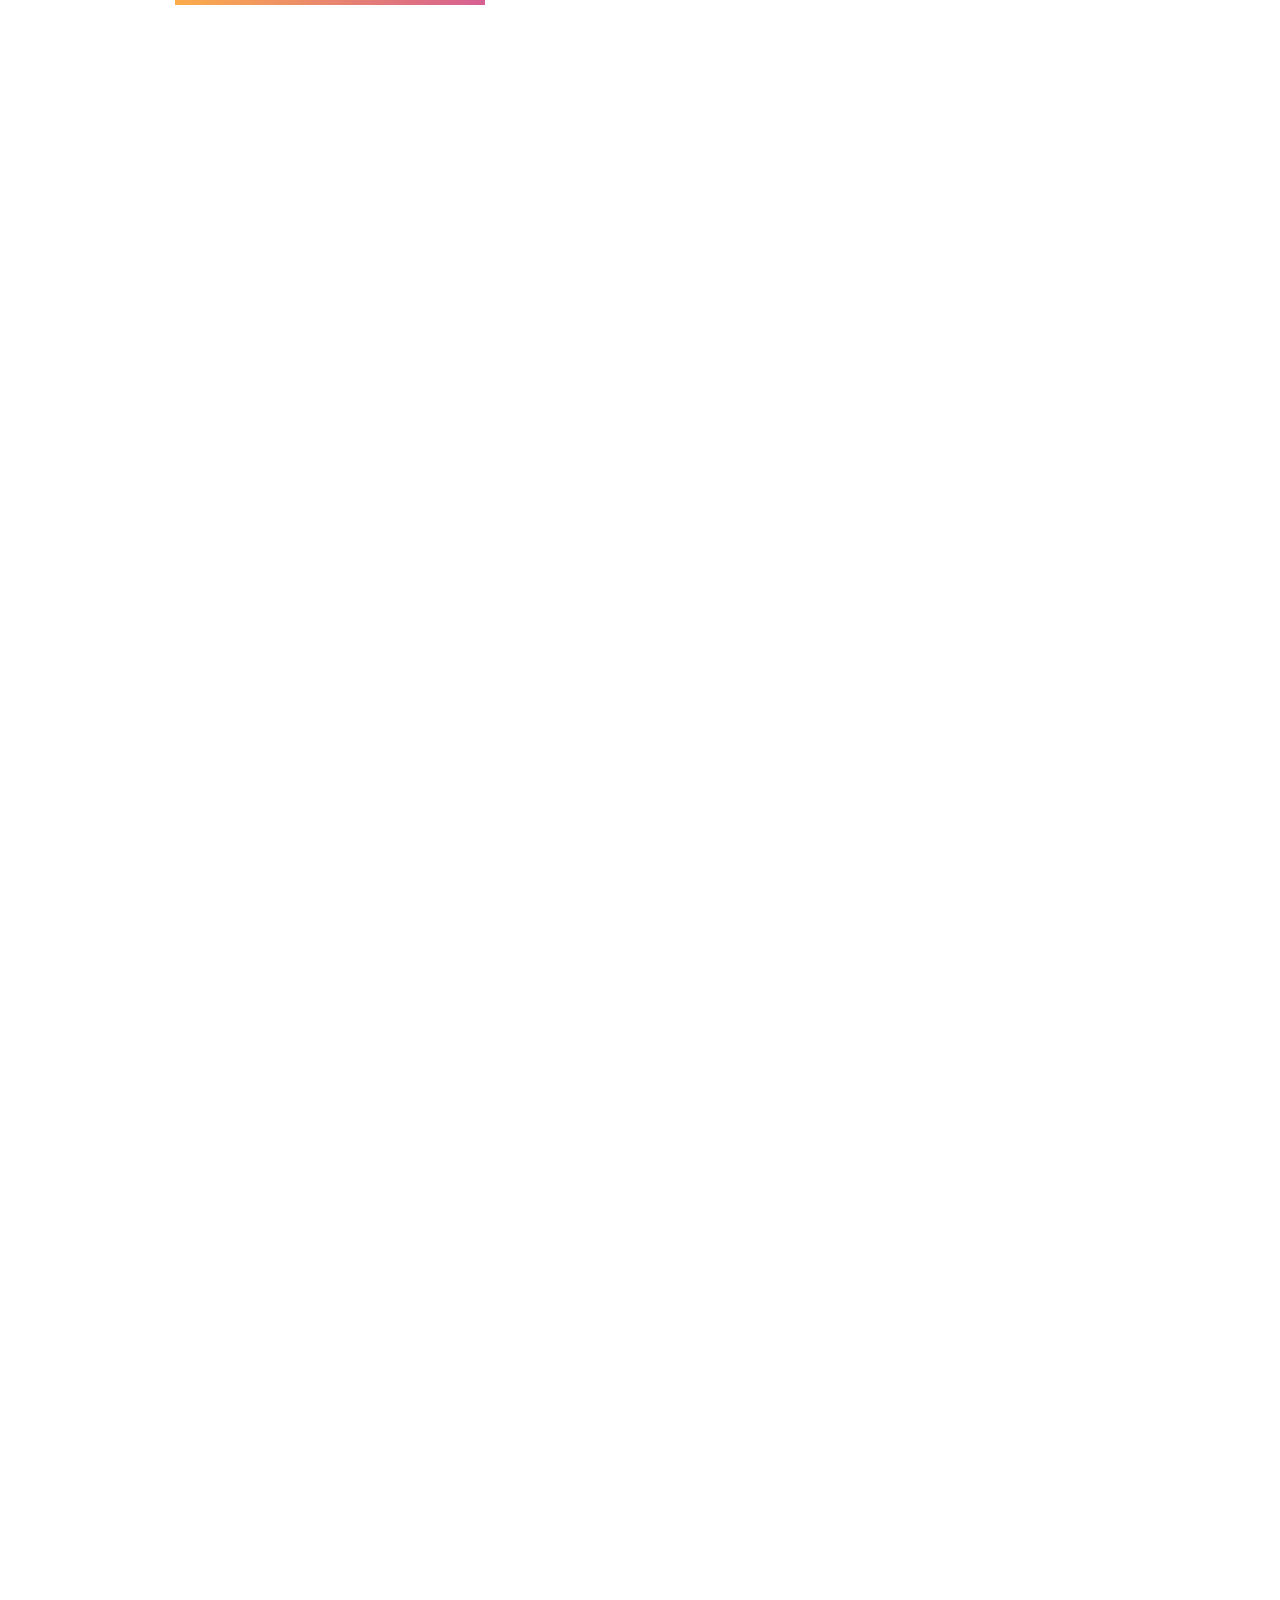
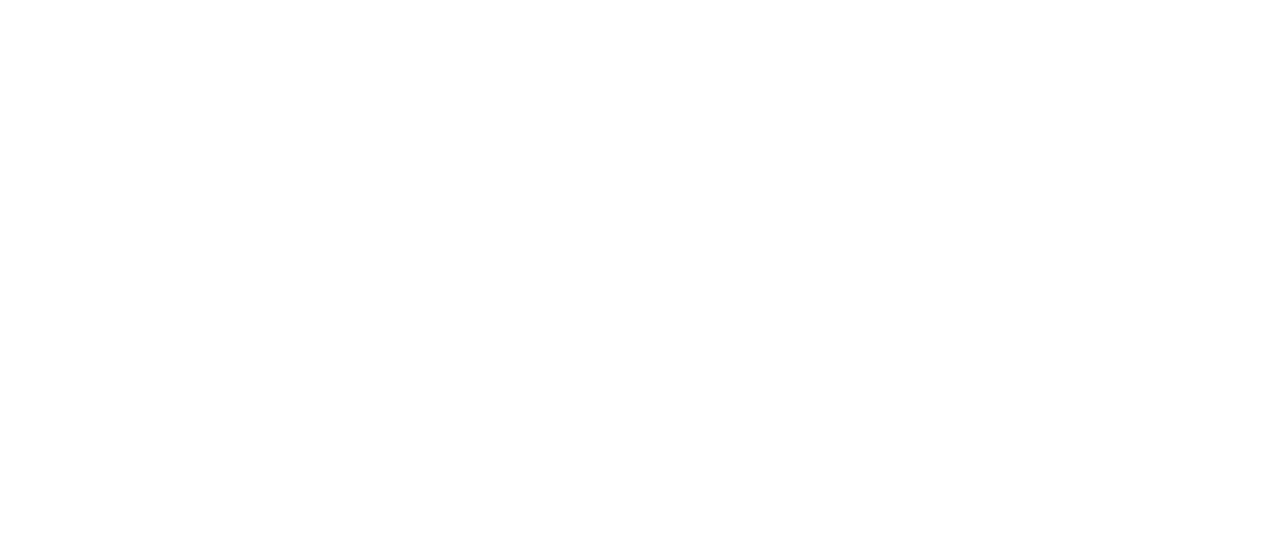
==== commit 25c36cbf: "АААААААААААААААААААААААААААААААААААА" ====
--- a/Практика/index.html
+++ b/Практика/index.html
@@ -79,6 +79,36 @@
           <div class="element3_blocka2"><p class="text_blocka2_element3">Register</p></div>
         </div> 
       </div>
+      <div class="block3__blocka1_main">
+        <div class="block3_element1">Discover NFT
+          Marketplace.</div>
+        <div class="block3_element2">Discover 1000+ collectibles artwork from professional artist all around the world, happy bidding!</div>
+      </div>
+        <div class="block4__blocka1_main">
+          <div class="block1_blocka4">
+            <div class="block4_element1">
+                <div class="block4_element1_block1"></div>
+            </div>
+            <div class="block4_element2"><p class="text_element2">Bright Vluids</p></div>
+            <div class="block4_element3">
+                <div class="block4_element3_block1"><ul class="ulu1"><p class="plak1">Current Bid</p><p class="plak2">1.431 ETH</p></ul></div>
+                <div class="block4_element3_block2"><ul class="ulu2"><p class="plak3">List Price</p><p class="plak4">2,50 ETH</p></ul></div>
+            </div>
+            <div class="block4_element4">
+              <img src="images/ava1.png" class="avatar1"/>
+              <div class="block4_element4_block1"><ul class="ulu3"><p class="plak5">Artist</p><p class="plak6">samuel.zero73</p></ul></div>
+            </div>
+            <div class="block4_element5"><div class="block4_element5_block1"><p class="text_element5">Place a Bid</p></div></div>
+          </div>
+
+
+
+
+
+
+          <div class="block2_blocka4"></div>
+          <div class="block3_blocka4"></div>
+        </div>
     </div>
   </body>
 </html>
--- a/Практика/CSS/base.css
+++ b/Практика/CSS/base.css
@@ -3,16 +3,16 @@
   width: 100%;
   height: 137px;
   align-items: center;
-  justify-content: space-between;
-  margin-left: 150px;
 }
 .block_blocka1_element1 {
   width: 145px;
   height: 53px;
+  margin-left: 150px;
 }
 .block_blocka1_element2 {
   width: 974px;
   height: 53px;
+  margin-left: 850px;
 }
 .stroka1 li {
   display: inline;
@@ -306,5 +306,187 @@
 font-size: 18px;
 line-height: 180%;
 color: #FFFFFF;
-
+}
+.block3__blocka1_main {
+  display: flex;
+  margin-top: 50px;
+  height: 200px;
+
+align-items: center;
+}
+.block3_element1 {
+  width: 458px;
+  height: 132px;
+  font-family: 'Nunito Sans';
+font-style: normal;
+font-weight: 900;
+font-size: 55px;
+line-height: 120%;
+letter-spacing: 0.01em;
+color: #27292E;
+margin-left: 150px;
+}
+.block3_element2 {
+  width: 454px;
+height: 68px;
+font-family: 'Nunito Sans';
+font-style: normal;
+font-weight: 400;
+font-size: 18px;
+line-height: 190%;
+color: #585C65;
+margin-left: 640px;
+}
+.block4__blocka1_main {
+  display: flex;
+  margin-top: 50px;
+  height: 800px;
+
+}
+.block1_blocka4 {
+  display: flex;
+  height: 800px;
+  width: 360px;
+  margin-left: 150px;
+
+  flex-direction: column;
+}
+.block4_element1 {
+  display: flex;
+  height: 360px;
+  width: 360px;
+  background: linear-gradient(162.03deg, #FFB443 -26.24%, #B213DA 121.12%);
+}
+.block4_element1_block1 {
+  width: 310px;
+height: 310px;
+margin-top: 25px;
+margin-left: 25px;
+background: #C4C4C4;
+}
+.block4_element2 {
+  height: 76px;
+
+}
+.text_element2 {
+  font-family: 'Nunito Sans';
+font-style: normal;
+font-weight: 700;
+font-size: 24px;
+line-height: 150%;
+color: #34363B;
+padding-left: 25px;
+padding-top: 20px;
+}
+.block4_element3 {
+  display: flex;
+  height: 98px;
+  flex-direction: row;
+
+}
+.block4_element3_block1 {
+  margin-left: 35px;
+  width: 145px;
+ 
+}
+.ulu1 {
+  margin-left: 20px;
+}
+.ulu2 {
+  margin-left: 20px;
+}
+.plak1 {
+  font-family: 'Nunito Sans';
+  font-style: normal;
+  font-weight: 400;
+  font-size: 13px;
+  line-height: 18px;
+  color: #27292E;
+  margin-bottom: 10px;
+  margin-top: 20px;
+}
+.plak2 {
+  font-family: 'Nunito Sans';
+font-style: normal;
+font-weight: 700;
+font-size: 20px;
+line-height: 150%;
+color: #27292E;
+}
+.plak3 {
+  font-family: 'Nunito Sans';
+  font-style: normal;
+  font-weight: 400;
+  font-size: 13px;
+  line-height: 18px;
+  color: #27292E;
+  margin-bottom: 10px;
+  margin-top: 20px;
+}
+.plak4 {
+  font-family: 'Nunito Sans';
+font-style: normal;
+font-weight: 700;
+font-size: 20px;
+line-height: 150%;
+color: #27292E;
+}
+.block4_element3_block2 {
+  width: 145px;
+ 
+}
+.block4_element4 {
+  flex-direction: row;
+  display: flex;
+  margin-top: 55px;
+  height: 55px;
+
+}
+.avatar1 {
+  margin-left: 25px;
+}
+.block4_element4_block1 {
+  margin-left: 15px;
+}
+.ulu3 {
+  margin-top: 5px;
+}
+.plak5 {
+  margin-bottom: 5px;
+  font-family: 'Nunito Sans';
+font-style: normal;
+font-weight: 400;
+font-size: 13px;
+line-height: 18px;
+color: #27292E;
+}
+.plak6 {
+  font-family: 'Nunito Sans';
+font-style: normal;
+font-weight: 700;
+font-size: 18px;
+line-height: 170%;
+color: #27292E;
+}
+.block4_element5 {
+  margin-top: 5px;
+  display: flex;
+  height: 124px;
+}
+.block4_element5_block1 {
+margin-top: 25px;
+margin-left: 25px;
+ width: 310px;
+ height: 69px;
+ background: linear-gradient(98.3deg, #FFB443 -6.86%, #B213DA 195.79%);
+}
+.text_element5 {
+  font-family: 'Nunito Sans';
+font-style: normal;
+font-weight: 800;
+font-size: 18px;
+line-height: 150%;
+text-align: center;
+color: #FFFFFF;
+padding-top: 21px;
 }--- a/Практика/CSS/headr.css
+++ b/Практика/CSS/headr.css
@@ -1,6 +1,6 @@
 .headr {
   position: absolute;
-  width: 1920px;
+  width: 100%;
   height: 873px;
   background: linear-gradient(-70deg, #df45ec 1.54%, #3257da 100%);
 }
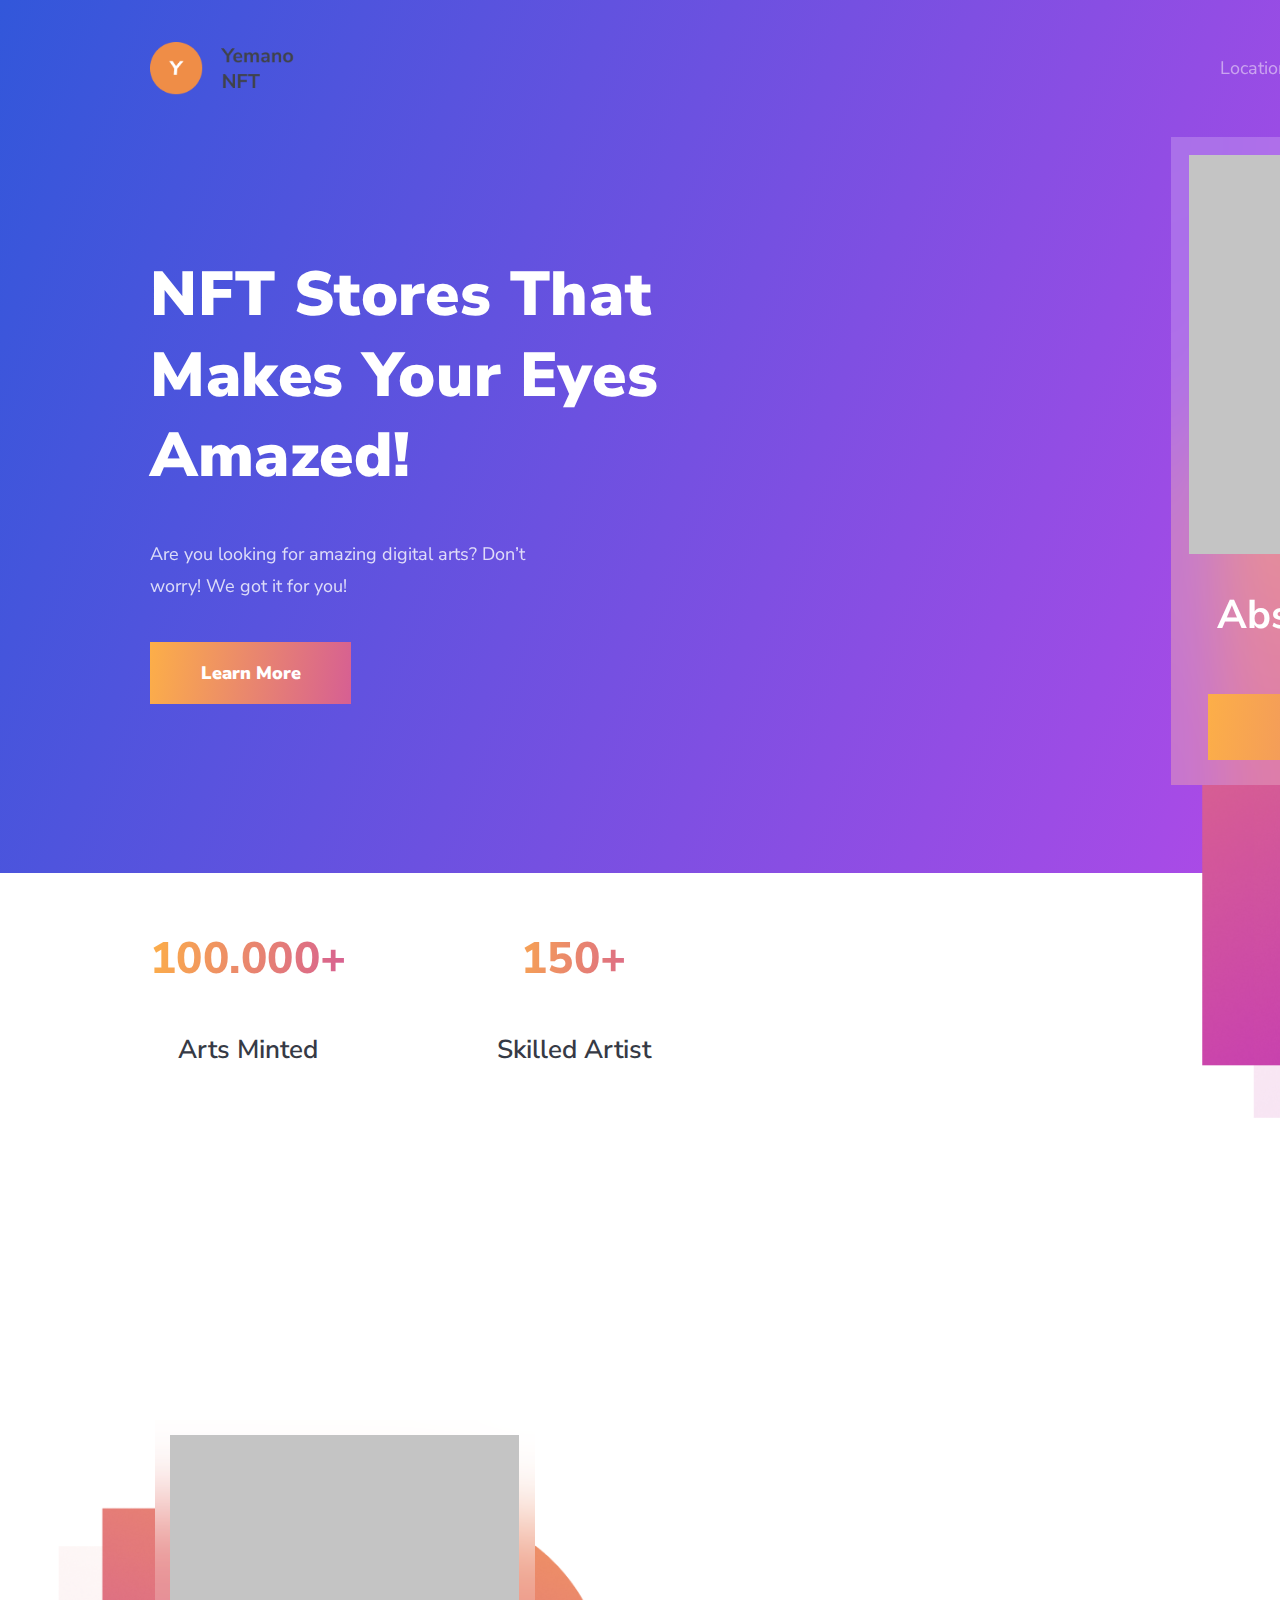
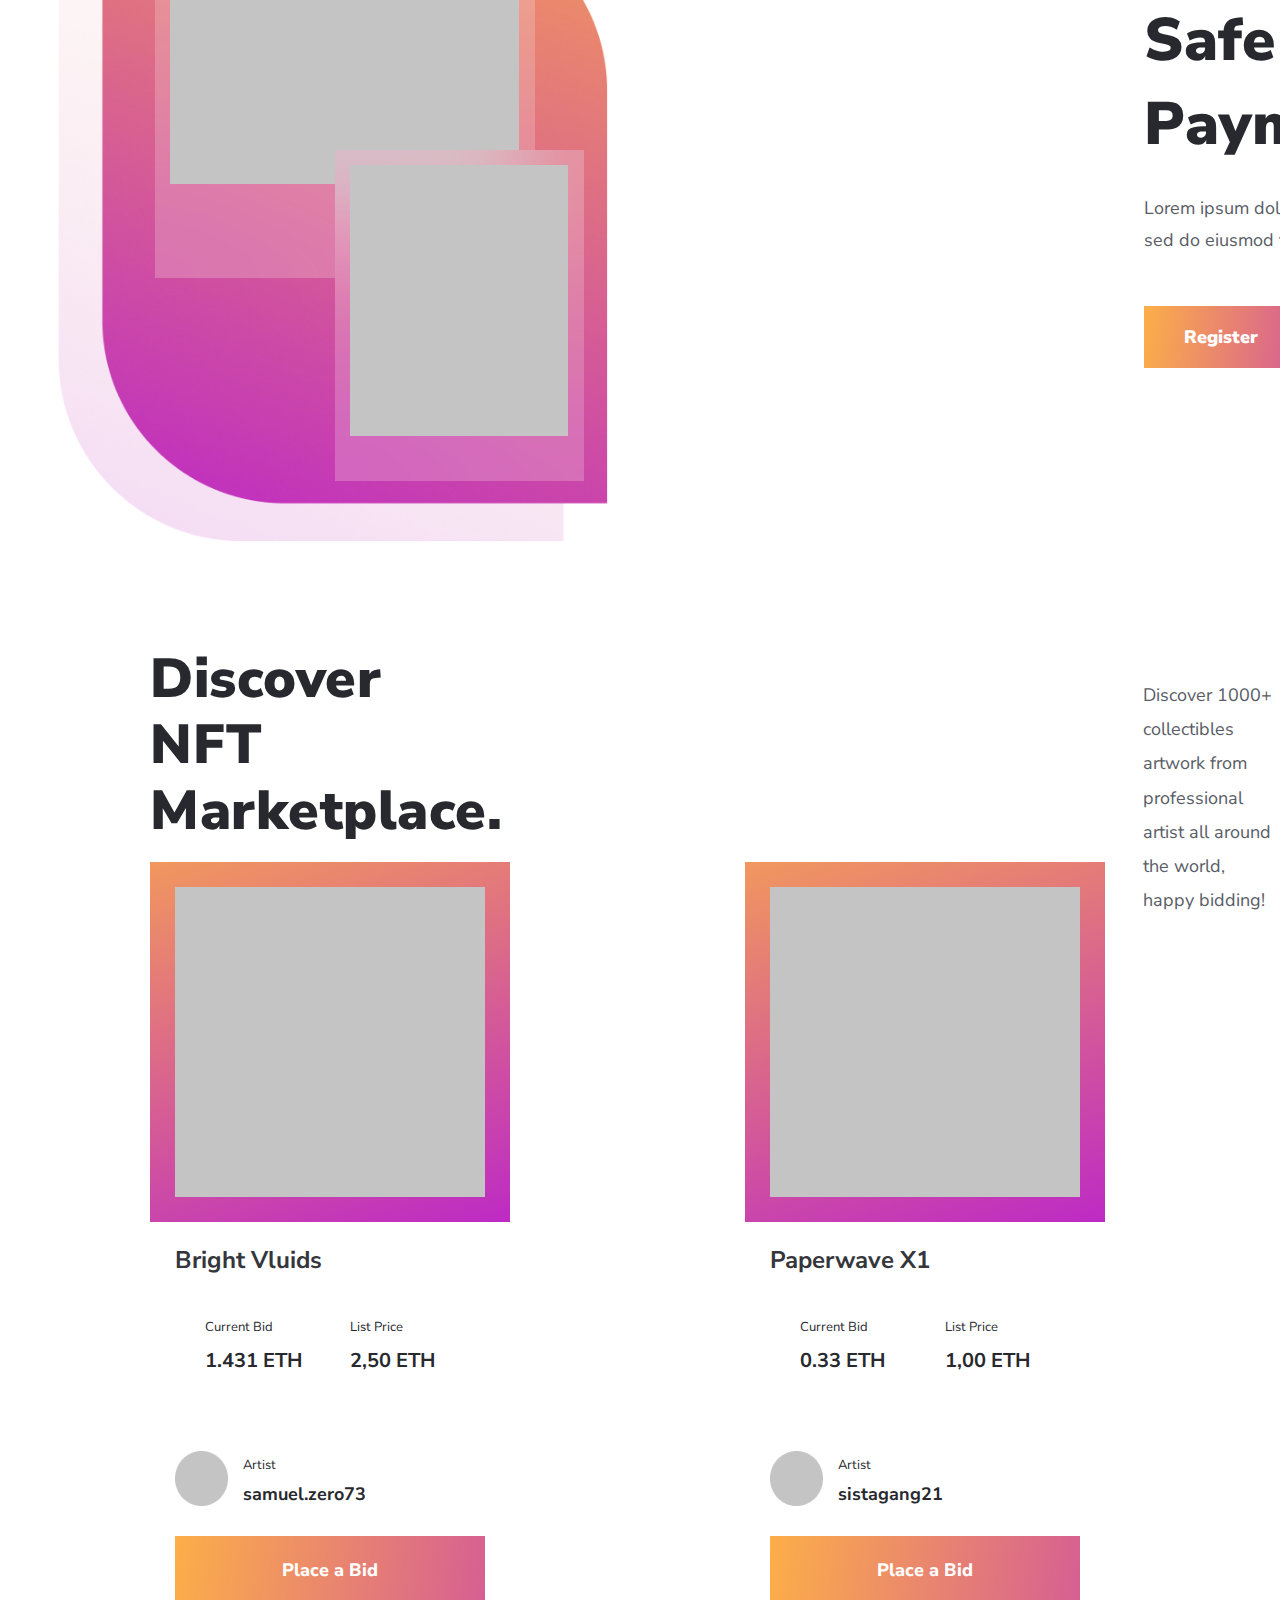
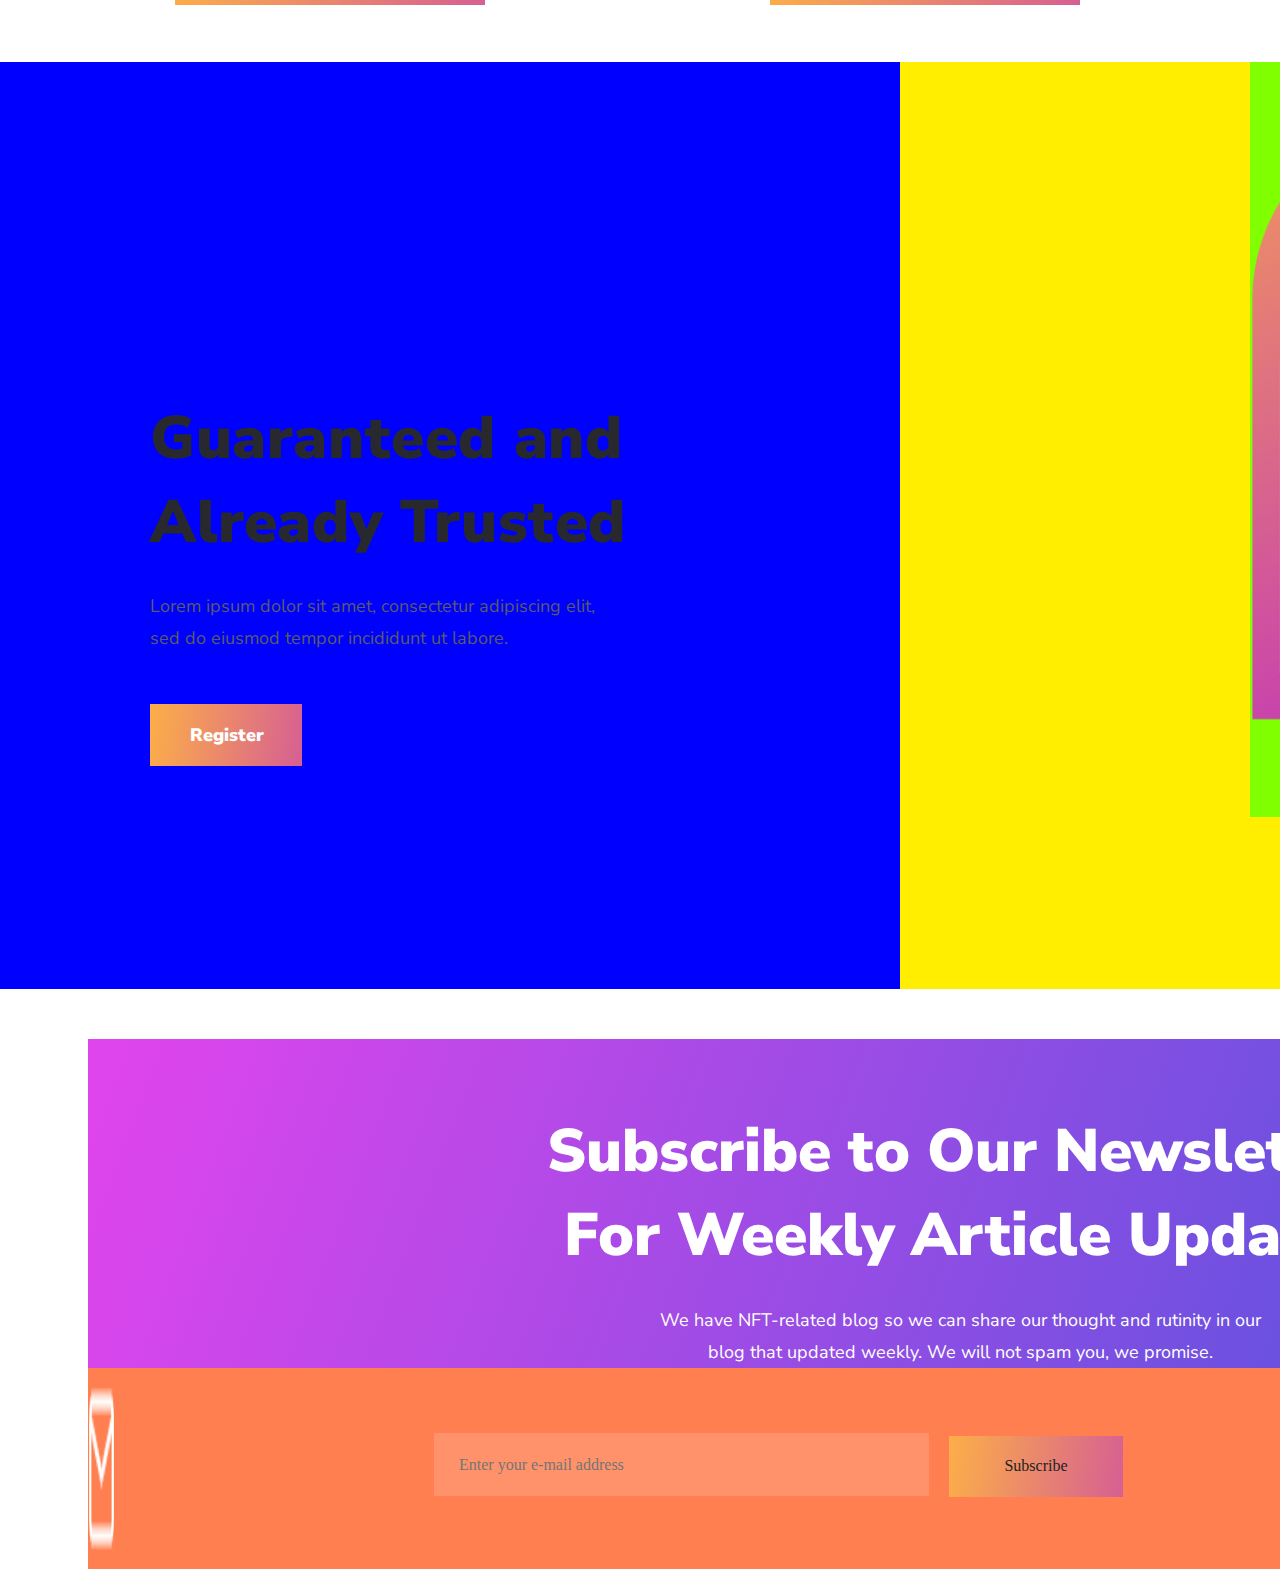
==== commit 474e050b: "f" ====
--- a/Практика/index.html
+++ b/Практика/index.html
@@ -46,11 +46,13 @@
           <div class="block_blocka_element4">
             <div class="block2_blocka2_element1"></div>
             <div class="block2_blocka2_element2">Abstractiontin12</div>
-            <div class="block2_blocka2_element3"><p class="text_block1">Bid Art</p></div>
-          </div>
-        <img src="images/flexbooox.png" class="bacabaca1" />
-          </div>
-          </div>
+            <div class="block2_blocka2_element3">
+              <p class="text_block1">Bid Art</p>
+            </div>
+          </div>
+          <img src="images/flexbooox.png" class="bacabaca1" />
+        </div>
+      </div>
     </header>
     <div class="main__block1">
       <div class="block1__blocka1_maina">
@@ -71,44 +73,185 @@
           <div class="block1_blocka2_block2">
             <div class="block2_blocka2_block2"></div>
           </div>
-          <img src="images/pomogite.png" class="bacabaca2"/>
-        </div> 
+          <img src="images/pomogite.png" class="bacabaca2" />
+        </div>
         <div class="block1_blocka2_element2">
           <div class="element1_blocka2">Safe & Secured Payment</div>
-          <div class="element2_blocka2">Lorem ipsum dolor sit amet, consectetur adipiscing elit, sed do eiusmod tempor incididunt ut labore.</div>
-          <div class="element3_blocka2"><p class="text_blocka2_element3">Register</p></div>
-        </div> 
+          <div class="element2_blocka2">
+            Lorem ipsum dolor sit amet, consectetur adipiscing elit, sed do
+            eiusmod tempor incididunt ut labore.
+          </div>
+          <div class="element3_blocka2">
+            <p class="text_blocka2_element3">Register</p>
+          </div>
+        </div>
       </div>
       <div class="block3__blocka1_main">
-        <div class="block3_element1">Discover NFT
-          Marketplace.</div>
-        <div class="block3_element2">Discover 1000+ collectibles artwork from professional artist all around the world, happy bidding!</div>
-      </div>
-        <div class="block4__blocka1_main">
-          <div class="block1_blocka4">
-            <div class="block4_element1">
-                <div class="block4_element1_block1"></div>
-            </div>
-            <div class="block4_element2"><p class="text_element2">Bright Vluids</p></div>
-            <div class="block4_element3">
-                <div class="block4_element3_block1"><ul class="ulu1"><p class="plak1">Current Bid</p><p class="plak2">1.431 ETH</p></ul></div>
-                <div class="block4_element3_block2"><ul class="ulu2"><p class="plak3">List Price</p><p class="plak4">2,50 ETH</p></ul></div>
-            </div>
-            <div class="block4_element4">
-              <img src="images/ava1.png" class="avatar1"/>
-              <div class="block4_element4_block1"><ul class="ulu3"><p class="plak5">Artist</p><p class="plak6">samuel.zero73</p></ul></div>
-            </div>
-            <div class="block4_element5"><div class="block4_element5_block1"><p class="text_element5">Place a Bid</p></div></div>
-          </div>
+        <div class="block3_element1">Discover NFT Marketplace.</div>
+        <div class="block3_element2">
+          Discover 1000+ collectibles artwork from professional artist all
+          around the world, happy bidding!
+        </div>
+      </div>
+      <div class="block4__blocka1_main">
+        <div class="block1_blocka4">
+          <div class="block4_element1">
+            <div class="block4_element1_block1"></div>
+          </div>
+          <div class="block4_element2">
+            <p class="text_element2">Bright Vluids</p>
+          </div>
+          <div class="block4_element3">
+            <div class="block4_element3_block1">
+              <ul class="ulu1">
+                <p class="plak1">Current Bid</p>
+                <p class="plak2">1.431 ETH</p>
+              </ul>
+            </div>
+            <div class="block4_element3_block2">
+              <ul class="ulu2">
+                <p class="plak3">List Price</p>
+                <p class="plak4">2,50 ETH</p>
+              </ul>
+            </div>
+          </div>
+          <div class="block4_element4">
+            <img src="images/ava1.png" class="avatar1" />
+            <div class="block4_element4_block1">
+              <ul class="ulu3">
+                <p class="plak5">Artist</p>
+                <p class="plak6">samuel.zero73</p>
+              </ul>
+            </div>
+          </div>
+          <div class="block4_element5">
+            <div class="block4_element5_block1">
+              <p class="text_element5">Place a Bid</p>
+            </div>
+          </div>
+        </div>
 
-
-
-
-
-
-          <div class="block2_blocka4"></div>
-          <div class="block3_blocka4"></div>
-        </div>
+        <div class="block2_blocka4">
+          <div class="block4_element1">
+            <div class="block4_element1_block1"></div>
+          </div>
+          <div class="block4_element2">
+            <p class="text_element2">Paperwave X1</p>
+          </div>
+          <div class="block4_element3">
+            <div class="block4_element3_block1">
+              <ul class="ulu1">
+                <p class="plak1">Current Bid</p>
+                <p class="plak2">0.33 ETH</p>
+              </ul>
+            </div>
+            <div class="block4_element3_block2">
+              <ul class="ulu2">
+                <p class="plak3">List Price</p>
+                <p class="plak4">1,00 ETH</p>
+              </ul>
+            </div>
+          </div>
+          <div class="block4_element4">
+            <img src="images/ava1.png" class="avatar1" />
+            <div class="block4_element4_block1">
+              <ul class="ulu3">
+                <p class="plak5">Artist</p>
+                <p class="plak6">sistagang21</p>
+              </ul>
+            </div>
+          </div>
+          <div class="block4_element5">
+            <div class="block4_element5_block1">
+              <p class="text_element5">Place a Bid</p>
+            </div>
+          </div>
+        </div>
+        <div class="block3_blocka4">
+          <div class="block4_element1">
+            <div class="block4_element1_block1"></div>
+          </div>
+          <div class="block4_element2">
+            <p class="text_element2">Opensirine Gradient</p>
+          </div>
+          <div class="block4_element3">
+            <div class="block4_element3_block1">
+              <ul class="ulu1">
+                <p class="plak1">Current Bid</p>
+                <p class="plak2">8.1 ETH</p>
+              </ul>
+            </div>
+            <div class="block4_element3_block2">
+              <ul class="ulu2">
+                <p class="plak3">List Price</p>
+                <p class="plak4">5.00 ETH</p>
+              </ul>
+            </div>
+          </div>
+          <div class="block4_element4">
+            <img src="images/ava1.png" class="avatar1" />
+            <div class="block4_element4_block1">
+              <ul class="ulu3">
+                <p class="plak5">Artist</p>
+                <p class="plak6">michasi007</p>
+              </ul>
+            </div>
+          </div>
+          <div class="block4_element5">
+            <div class="block4_element5_block1">
+              <p class="text_element5">Place a Bid</p>
+            </div>
+          </div>
+        </div>
+      </div>
+      <div class="prelast_block1">
+        <div class="block1_prelasta">
+          <div class="element1_prelasta">
+            <div class="prelast_text1">Guaranteed and Already Trusted</div>
+            <div class="prelast_text2">
+              Lorem ipsum dolor sit amet, consectetur adipiscing elit, sed do
+              eiusmod tempor incididunt ut labore.
+            </div>
+            <div class="prelast_text3">
+              <p class="text1_texta3">Register</p>
+            </div>
+          </div>
+        </div>
+        <div class="block2_prelasta">
+          <div class="element2_prelasta">
+            <div class="block1_elementa2_prelast">
+              <div class="elem_pre1"></div>
+            </div>
+            <div class="block2_elementa2_prelast">
+              <div class="elem_pre2"></div>
+            </div>
+            <img src="images/pomogite2.png" class="block3_elementa2_prelast" />
+          </div>
+        </div>
+      </div>
+      <div class="lastblock">
+        <div class="last_element1">
+          Subscribe to Our Newsletter For Weekly Article Update.
+        </div>
+        <div class="last_element2">
+          We have NFT-related blog so we can share our thought and rutinity in
+          our blog that updated weekly. We will not spam you, we promise.
+        </div>
+        <div class="last_element3">
+          <img src="images/mail.png" class="mail1" />
+          <div class="inpute1">
+            <input
+              class="int"
+              type="email"
+              id="email"
+              placeholder="Enter your e-mail address"
+            />
+          </div>
+          <div class="inpute2">
+            <input class="int2" type="submit" value="Subscribe" />
+          </div>
+        </div>
+      </div>
     </div>
   </body>
 </html>
--- a/Практика/CSS/base.css
+++ b/Практика/CSS/base.css
@@ -10,8 +10,6 @@
   margin-left: 150px;
 }
 .block_blocka1_element2 {
-  width: 974px;
-  height: 53px;
   margin-left: 850px;
 }
 .stroka1 li {
@@ -78,56 +76,57 @@
 .text_headr {
   padding-left: 51px;
   padding-top: 15px;
+  color: #ffffff;
 }
 .block2_blocka2 {
- display: flex;
- width: 588px;
- height: 981px;
- margin-left: 475px;
+  display: flex;
+  width: 588px;
+  height: 981px;
+  margin-left: 475px;
 }
 .block_blocka_element4 {
   display: flex;
- width: 436px;
- height: 648px;
- background-color: cyan;
- z-index: 1;
- position: absolute;
- background: rgba(255, 255, 255, 0.2);
-backdrop-filter: blur(40px);
-flex-direction: column;
+  width: 436px;
+  height: 648px;
+  background-color: cyan;
+  z-index: 1;
+  position: absolute;
+  background: rgba(255, 255, 255, 0.2);
+  backdrop-filter: blur(40px);
+  flex-direction: column;
 }
 .block2_blocka2_element1 {
   width: 399px;
   height: 399px;
-  background: #C4C4C4;
+  background: #c4c4c4;
   margin-top: 18px;
   margin-left: 18px;
 }
 .block2_blocka2_element2 {
   width: 323px;
-height: 70px;
-margin-left: 41px;
-font-family: 'Nunito Sans';
-font-style: normal;
-font-weight: 700;
-font-size: 40px;
-line-height: 55px;
-text-align: center;
-color: #FFFFFF;
-margin-top: 34px;
+  height: 70px;
+  margin-left: 41px;
+  font-family: "Nunito Sans";
+  font-style: normal;
+  font-weight: 700;
+  font-size: 40px;
+  line-height: 55px;
+  text-align: center;
+  color: #ffffff;
+  margin-top: 34px;
 }
 .block2_blocka2_element3 {
   width: 361px;
-height: 66px;
-background: linear-gradient(98.3deg, #FFB443 -6.86%, #B213DA 195.79%);
-margin-left: 37px;
-margin-top: 36px;
-font-family: 'Nunito Sans';
-font-style: normal;
-font-weight: 900;
-font-size: 20px;
-line-height: 180%;
-color: #FFFFFF;
+  height: 66px;
+  background: linear-gradient(98.3deg, #ffb443 -6.86%, #b213da 195.79%);
+  margin-left: 37px;
+  margin-top: 36px;
+  font-family: "Nunito Sans";
+  font-style: normal;
+  font-weight: 900;
+  font-size: 20px;
+  line-height: 180%;
+  color: #ffffff;
 }
 .bacabaca1 {
   position: relative;
@@ -140,8 +139,7 @@
 }
 .main__block1 {
   display: flex;
-  width: 100%;
-  height: 5340px;
+
   flex-direction: column;
 }
 .block1__blocka1_maina {
@@ -152,7 +150,6 @@
 .block1__blocka1_element1 {
   margin-top: 56px;
   margin-left: 150px;
-
 }
 .element1__text1 {
   font-family: "Nunito Sans";
@@ -217,49 +214,49 @@
 }
 .block1_blocka2_element1 {
   display: flex;
-width: 589px;
-height: 742px;
-margin-top: 16px;
-margin-left: 55px;
+  width: 589px;
+  height: 742px;
+  margin-top: 16px;
+  margin-left: 55px;
 }
 .block1_blocka2_block1 {
-box-sizing: border-box;
-position: absolute;
-width: 379.96px;
-height: 458.05px;
-margin-left: 100px;
-background: rgba(255, 255, 255, 0.2);
-backdrop-filter: blur(40px);
-z-index: 1;
+  box-sizing: border-box;
+  position: absolute;
+  width: 379.96px;
+  height: 458.05px;
+  margin-left: 100px;
+  background: rgba(255, 255, 255, 0.2);
+  backdrop-filter: blur(40px);
+  z-index: 1;
 }
 .block2_blocka2_block1 {
   width: 349px;
   height: 349px;
-  background: #C4C4C4;
+  background: #c4c4c4;
   margin-top: 15px;
   margin-left: 15px;
 }
 .block1_blocka2_block2 {
   box-sizing: border-box;
-position: absolute;
-width: 248.73px;
-height: 330.88px;
-margin-top: 330px;
-margin-left: 280px;
-background: rgba(255, 255, 255, 0.2);
-backdrop-filter: blur(40px);
-z-index: 2;
+  position: absolute;
+  width: 248.73px;
+  height: 330.88px;
+  margin-top: 330px;
+  margin-left: 280px;
+  background: rgba(255, 255, 255, 0.2);
+  backdrop-filter: blur(40px);
+  z-index: 2;
 }
 .block2_blocka2_block2 {
   width: 218px;
   height: 271px;
-  background: #C4C4C4;
+  background: #c4c4c4;
   margin-top: 15px;
   margin-left: 15px;
 }
 .bacabaca2 {
-position: relative;
-margin-left: -167px;
+  position: relative;
+  margin-left: -167px;
 }
 .block1_blocka2_element2 {
   display: flex;
@@ -272,76 +269,75 @@
   width: 508px;
   height: 168px;
   margin-top: 194px;
-  font-family: 'Nunito Sans';
-font-style: normal;
-font-weight: 900;
-font-size: 60px;
-line-height: 140%;
-letter-spacing: 0.01em;
-color: #27292E;
+  font-family: "Nunito Sans";
+  font-style: normal;
+  font-weight: 900;
+  font-size: 60px;
+  line-height: 140%;
+  letter-spacing: 0.01em;
+  color: #27292e;
 }
 .element2_blocka2 {
   width: 473px;
-height: 64px;
-margin-top: 26px;
-font-family: 'Nunito Sans';
-font-style: normal;
-font-weight: 400;
-font-size: 18px;
-line-height: 180%;
-color: #585C65;
+  height: 64px;
+  margin-top: 26px;
+  font-family: "Nunito Sans";
+  font-style: normal;
+  font-weight: 400;
+  font-size: 18px;
+  line-height: 180%;
+  color: #585c65;
 }
 .element3_blocka2 {
   margin-top: 50px;
   width: 152px;
-height: 62px;
-background: linear-gradient(98.3deg, #FFB443 -6.86%, #B213DA 195.79%);
+  height: 62px;
+  background: linear-gradient(98.3deg, #ffb443 -6.86%, #b213da 195.79%);
 }
 .text_blocka2_element3 {
   padding-left: 40px;
   padding-top: 15px;
-  font-family: 'Nunito Sans';
-font-style: normal;
-font-weight: 900;
-font-size: 18px;
-line-height: 180%;
-color: #FFFFFF;
+  font-family: "Nunito Sans";
+  font-style: normal;
+  font-weight: 900;
+  font-size: 18px;
+  line-height: 180%;
+  color: #ffffff;
 }
 .block3__blocka1_main {
   display: flex;
   margin-top: 50px;
   height: 200px;
 
-align-items: center;
+  align-items: center;
 }
 .block3_element1 {
   width: 458px;
   height: 132px;
-  font-family: 'Nunito Sans';
-font-style: normal;
-font-weight: 900;
-font-size: 55px;
-line-height: 120%;
-letter-spacing: 0.01em;
-color: #27292E;
-margin-left: 150px;
+  font-family: "Nunito Sans";
+  font-style: normal;
+  font-weight: 900;
+  font-size: 55px;
+  line-height: 120%;
+  letter-spacing: 0.01em;
+  color: #27292e;
+  margin-left: 150px;
 }
 .block3_element2 {
   width: 454px;
-height: 68px;
-font-family: 'Nunito Sans';
-font-style: normal;
-font-weight: 400;
-font-size: 18px;
-line-height: 190%;
-color: #585C65;
-margin-left: 640px;
+  height: 68px;
+  font-family: "Nunito Sans";
+  font-style: normal;
+  font-weight: 400;
+  font-size: 18px;
+  line-height: 190%;
+  color: #585c65;
+  margin-left: 640px;
 }
 .block4__blocka1_main {
   display: flex;
   margin-top: 50px;
   height: 800px;
-
 }
 .block1_blocka4 {
   display: flex;
@@ -355,39 +351,36 @@
   display: flex;
   height: 360px;
   width: 360px;
-  background: linear-gradient(162.03deg, #FFB443 -26.24%, #B213DA 121.12%);
+  background: linear-gradient(162.03deg, #ffb443 -26.24%, #b213da 121.12%);
 }
 .block4_element1_block1 {
   width: 310px;
-height: 310px;
-margin-top: 25px;
-margin-left: 25px;
-background: #C4C4C4;
+  height: 310px;
+  margin-top: 25px;
+  margin-left: 25px;
+  background: #c4c4c4;
 }
 .block4_element2 {
   height: 76px;
-
 }
 .text_element2 {
-  font-family: 'Nunito Sans';
-font-style: normal;
-font-weight: 700;
-font-size: 24px;
-line-height: 150%;
-color: #34363B;
-padding-left: 25px;
-padding-top: 20px;
+  font-family: "Nunito Sans";
+  font-style: normal;
+  font-weight: 700;
+  font-size: 24px;
+  line-height: 150%;
+  color: #34363b;
+  padding-left: 25px;
+  padding-top: 20px;
 }
 .block4_element3 {
   display: flex;
   height: 98px;
   flex-direction: row;
-
 }
 .block4_element3_block1 {
   margin-left: 35px;
   width: 145px;
- 
 }
 .ulu1 {
   margin-left: 20px;
@@ -396,51 +389,49 @@
   margin-left: 20px;
 }
 .plak1 {
-  font-family: 'Nunito Sans';
+  font-family: "Nunito Sans";
   font-style: normal;
   font-weight: 400;
   font-size: 13px;
   line-height: 18px;
-  color: #27292E;
+  color: #27292e;
   margin-bottom: 10px;
   margin-top: 20px;
 }
 .plak2 {
-  font-family: 'Nunito Sans';
-font-style: normal;
-font-weight: 700;
-font-size: 20px;
-line-height: 150%;
-color: #27292E;
+  font-family: "Nunito Sans";
+  font-style: normal;
+  font-weight: 700;
+  font-size: 20px;
+  line-height: 150%;
+  color: #27292e;
 }
 .plak3 {
-  font-family: 'Nunito Sans';
+  font-family: "Nunito Sans";
   font-style: normal;
   font-weight: 400;
   font-size: 13px;
   line-height: 18px;
-  color: #27292E;
+  color: #27292e;
   margin-bottom: 10px;
   margin-top: 20px;
 }
 .plak4 {
-  font-family: 'Nunito Sans';
-font-style: normal;
-font-weight: 700;
-font-size: 20px;
-line-height: 150%;
-color: #27292E;
+  font-family: "Nunito Sans";
+  font-style: normal;
+  font-weight: 700;
+  font-size: 20px;
+  line-height: 150%;
+  color: #27292e;
 }
 .block4_element3_block2 {
   width: 145px;
- 
 }
 .block4_element4 {
   flex-direction: row;
   display: flex;
   margin-top: 55px;
   height: 55px;
-
 }
 .avatar1 {
   margin-left: 25px;
@@ -453,20 +444,20 @@
 }
 .plak5 {
   margin-bottom: 5px;
-  font-family: 'Nunito Sans';
-font-style: normal;
-font-weight: 400;
-font-size: 13px;
-line-height: 18px;
-color: #27292E;
+  font-family: "Nunito Sans";
+  font-style: normal;
+  font-weight: 400;
+  font-size: 13px;
+  line-height: 18px;
+  color: #27292e;
 }
 .plak6 {
-  font-family: 'Nunito Sans';
-font-style: normal;
-font-weight: 700;
-font-size: 18px;
-line-height: 170%;
-color: #27292E;
+  font-family: "Nunito Sans";
+  font-style: normal;
+  font-weight: 700;
+  font-size: 18px;
+  line-height: 170%;
+  color: #27292e;
 }
 .block4_element5 {
   margin-top: 5px;
@@ -474,19 +465,203 @@
   height: 124px;
 }
 .block4_element5_block1 {
-margin-top: 25px;
-margin-left: 25px;
- width: 310px;
- height: 69px;
- background: linear-gradient(98.3deg, #FFB443 -6.86%, #B213DA 195.79%);
+  margin-top: 25px;
+  margin-left: 25px;
+  width: 310px;
+  height: 69px;
+  background: linear-gradient(98.3deg, #ffb443 -6.86%, #b213da 195.79%);
 }
 .text_element5 {
-  font-family: 'Nunito Sans';
-font-style: normal;
-font-weight: 800;
-font-size: 18px;
-line-height: 150%;
-text-align: center;
-color: #FFFFFF;
-padding-top: 21px;
-}+  font-family: "Nunito Sans";
+  font-style: normal;
+  font-weight: 800;
+  font-size: 18px;
+  line-height: 150%;
+  text-align: center;
+  color: #ffffff;
+  padding-top: 21px;
+}
+.block2_blocka4 {
+  display: flex;
+  flex-direction: column;
+  height: 800px;
+  width: 360px;
+  margin-left: 235px;
+}
+.block3_blocka4 {
+  display: flex;
+  flex-direction: column;
+  height: 800px;
+  width: 360px;
+  margin-left: 235px;
+}
+.prelast_block1 {
+  display: flex;
+  width: 1920px;
+  height: 927px;
+  background-color: rgb(255, 238, 0);
+}
+.block1_prelasta {
+  height: 100%;
+  width: 900px;
+  background-color: blue;
+}
+.element1_prelasta {
+  display: flex;
+  flex-direction: column;
+  margin-left: 150px;
+  margin-top: 334px;
+}
+.prelast_text1 {
+  width: 508px;
+  height: 168px;
+  font-family: "Nunito Sans";
+  font-style: normal;
+  font-weight: 900;
+  font-size: 60px;
+  line-height: 140%;
+  letter-spacing: 0.01em;
+  color: #27292e;
+}
+.prelast_text2 {
+  width: 473px;
+  height: 64px;
+  margin-top: 26px;
+  font-family: "Nunito Sans";
+  font-style: normal;
+  font-weight: 400;
+  font-size: 18px;
+  line-height: 180%;
+  color: #585c65;
+}
+.prelast_text3 {
+  width: 152px;
+  height: 62px;
+  margin-top: 50px;
+
+  background: linear-gradient(98.3deg, #ffb443 -6.86%, #b213da 195.79%);
+}
+.text1_texta3 {
+  padding-left: 40px;
+  padding-top: 15px;
+  font-family: "Nunito Sans";
+  font-style: normal;
+  font-weight: 900;
+  font-size: 18px;
+  line-height: 180%;
+  color: #ffffff;
+}
+.element2_prelasta {
+  display: flex;
+  height: 755px;
+  width: 570px;
+  margin-left: 350px;
+  background-color: chartreuse;
+}
+.block1_elementa2_prelast {
+  position: absolute;
+  display: flex;
+  z-index: 2;
+  width: 389.96px;
+  height: 468.05px;
+  background: rgba(255, 255, 255, 0.2);
+  backdrop-filter: blur(40px);
+  transform: matrix(-1, 0, 0, 1, 0, 0);
+  margin-left: 60px;
+}
+.elem_pre1 {
+  margin-left: 17px;
+  margin-top: 17px;
+  width: 354.96px;
+  height: 354.96px;
+  background: #c4c4c4;
+  transform: matrix(-1, 0, 0, 1, 0, 0);
+}
+
+.block2_elementa2_prelast {
+  position: absolute;
+  display: flex;
+  z-index: 3;
+  width: 258.73px;
+  height: 311.88px;
+  background: rgba(255, 255, 255, 0.2);
+  backdrop-filter: blur(40px);
+  transform: matrix(-1, 0, 0, 1, 0, 0);
+  margin-left: 30px;
+  margin-top: 300px;
+}
+.elem_pre2 {
+  width: 223.73px;
+  height: 223.73px;
+  margin-top: 17px;
+  margin-left: 17px;
+  background: #c4c4c4;
+  transform: matrix(-1, 0, 0, 1, 0, 0);
+}
+
+.block3_elementa2_prelast {
+  position: relative;
+  z-index: 1;
+  margin-left: -150px;
+}
+.lastblock {
+  display: flex;
+  flex-direction: column;
+  align-items: center;
+  margin-top: 50px;
+  margin-left: 88px;
+  width: 1744px;
+  height: 530px;
+  background: linear-gradient(110.58deg, #df45ec 1.54%, #3257da 100%);
+}
+.last_element1 {
+  margin-top: 70px;
+  width: 917px;
+  height: 168px;
+  font-family: "Nunito Sans";
+  font-style: normal;
+  font-weight: 900;
+  font-size: 60px;
+  line-height: 140%;
+  text-align: center;
+  color: #ffffff;
+}
+.last_element2 {
+  margin-top: 27px;
+  width: 637px;
+  height: 64px;
+  left: 407px;
+  top: 4588px;
+  font-family: "Nunito Sans";
+  font-style: normal;
+  font-weight: 400;
+  font-size: 18px;
+  line-height: 180%;
+  text-align: center;
+  color: #ffffff;
+}
+.last_element3 {
+  display: flex;
+  width: 100%;
+  height: 201px;
+  background-color: coral;
+}
+.inpute1 {
+}
+.int {
+  border: none;
+  padding-left: 25px;
+  margin-left: 319px;
+  margin-top: 65px;
+  width: 468px;
+  height: 61px;
+  background: rgba(255, 255, 255, 0.15);
+}
+.int2 {
+  border: none;
+  margin-left: 20px;
+  margin-top: 68px;
+  width: 174px;
+  height: 61px;
+  background: linear-gradient(98.3deg, #ffb443 -6.86%, #b213da 195.79%);
+}
--- a/Практика/CSS/headr.css
+++ b/Практика/CSS/headr.css
@@ -1,6 +1,6 @@
 .headr {
   position: absolute;
-  width: 100%;
+  width: 1920px;
   height: 873px;
   background: linear-gradient(-70deg, #df45ec 1.54%, #3257da 100%);
 }
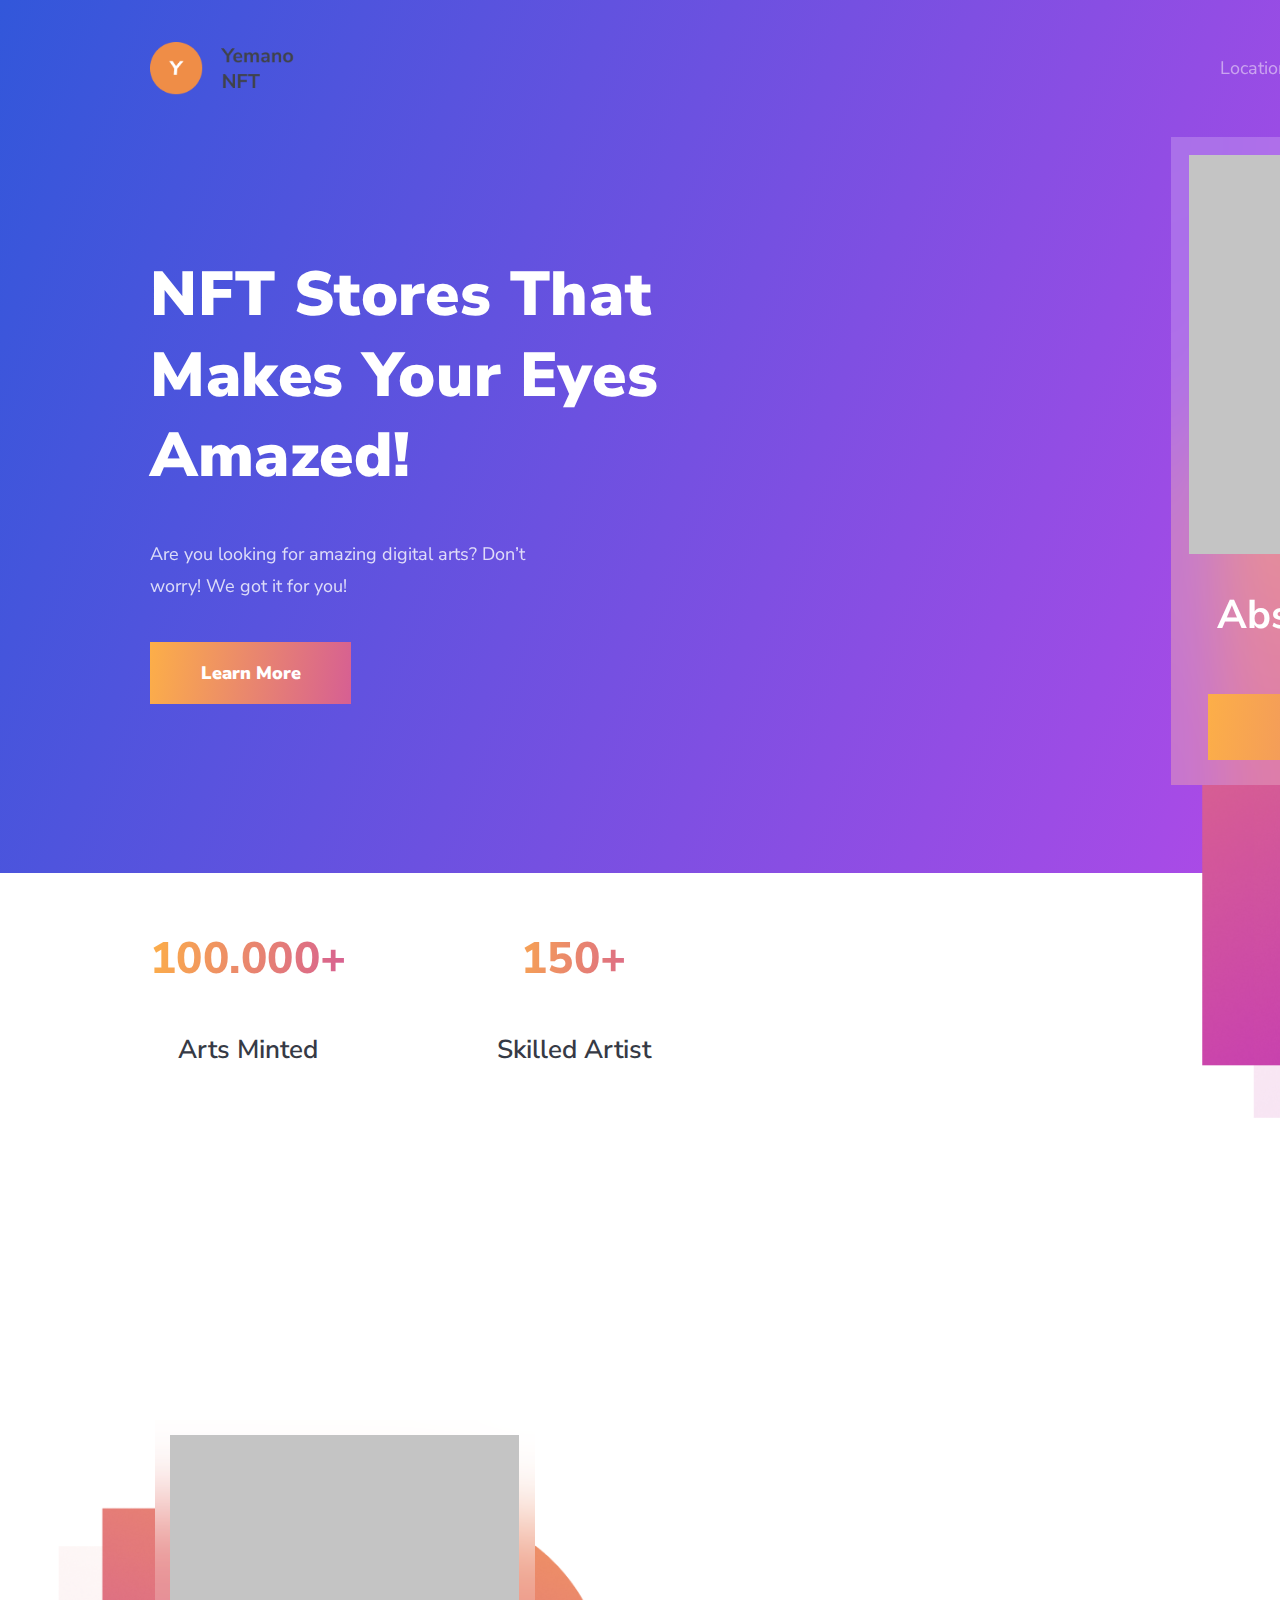
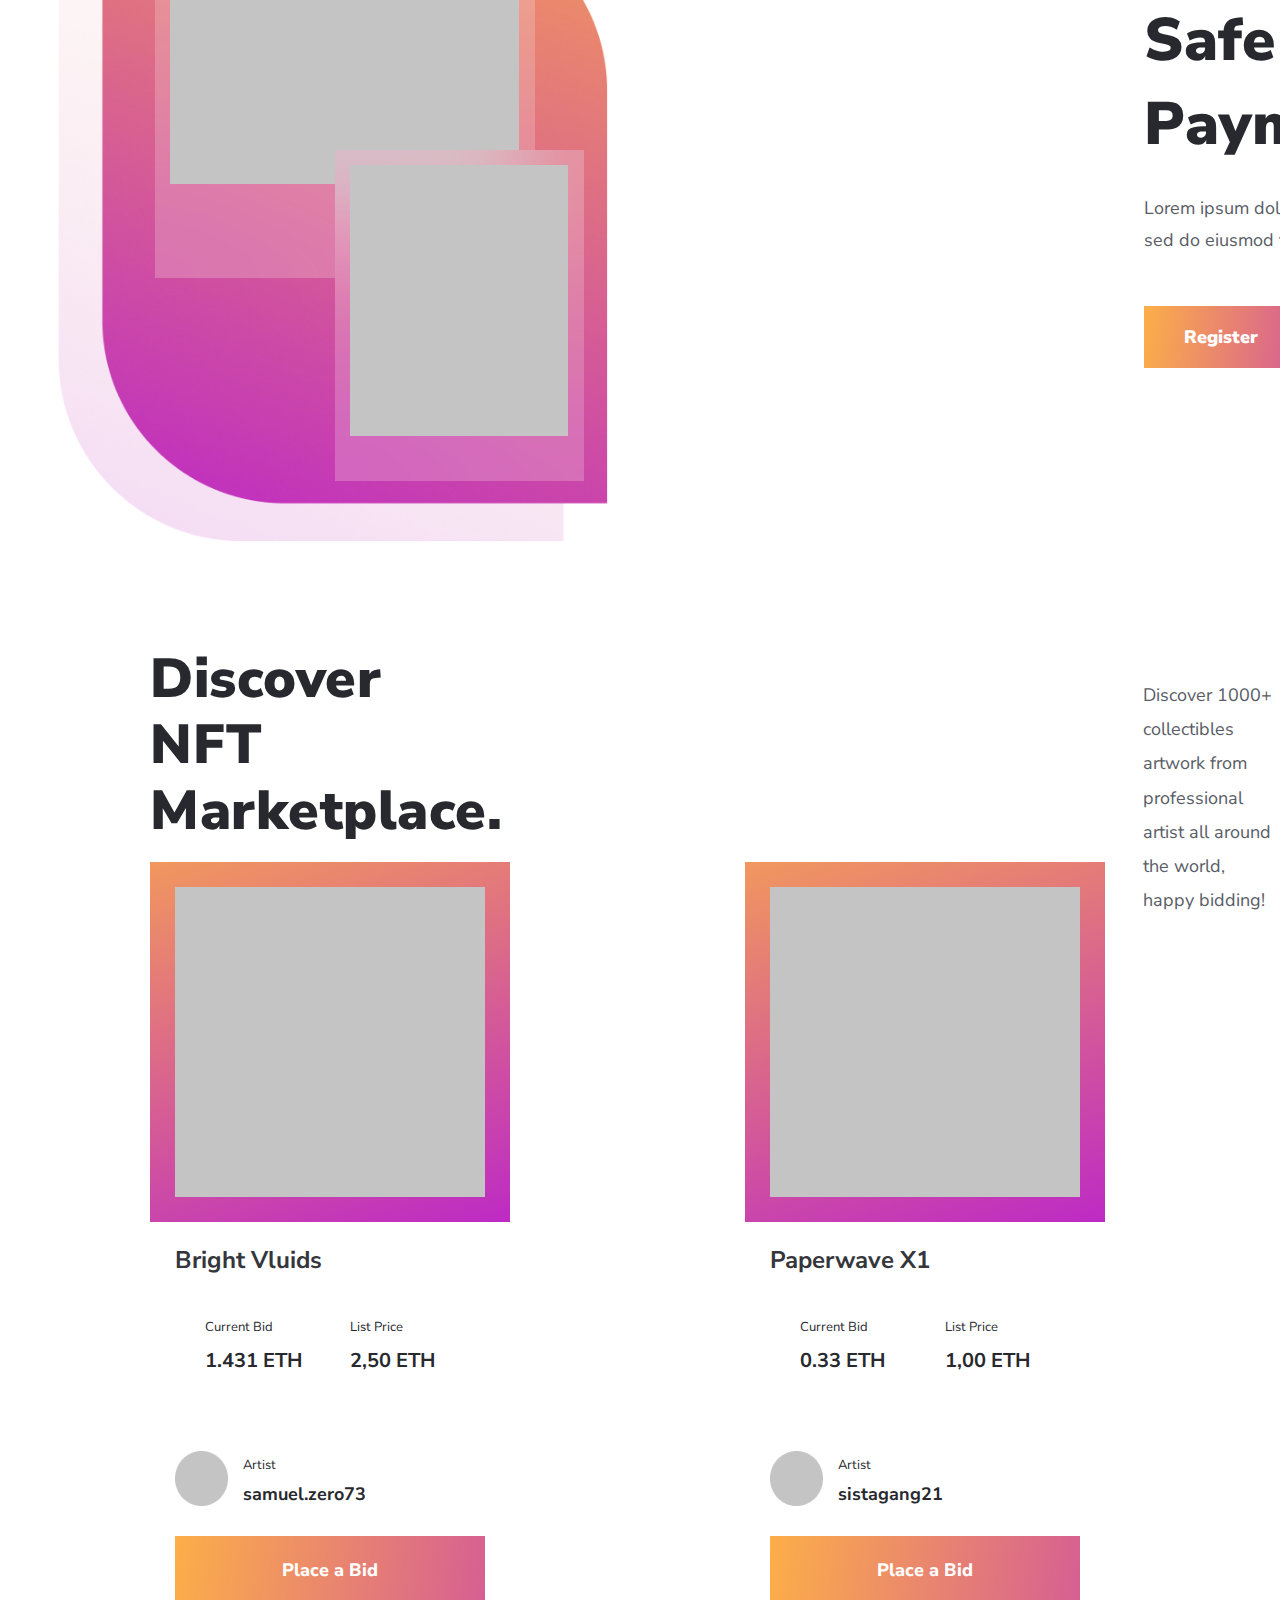
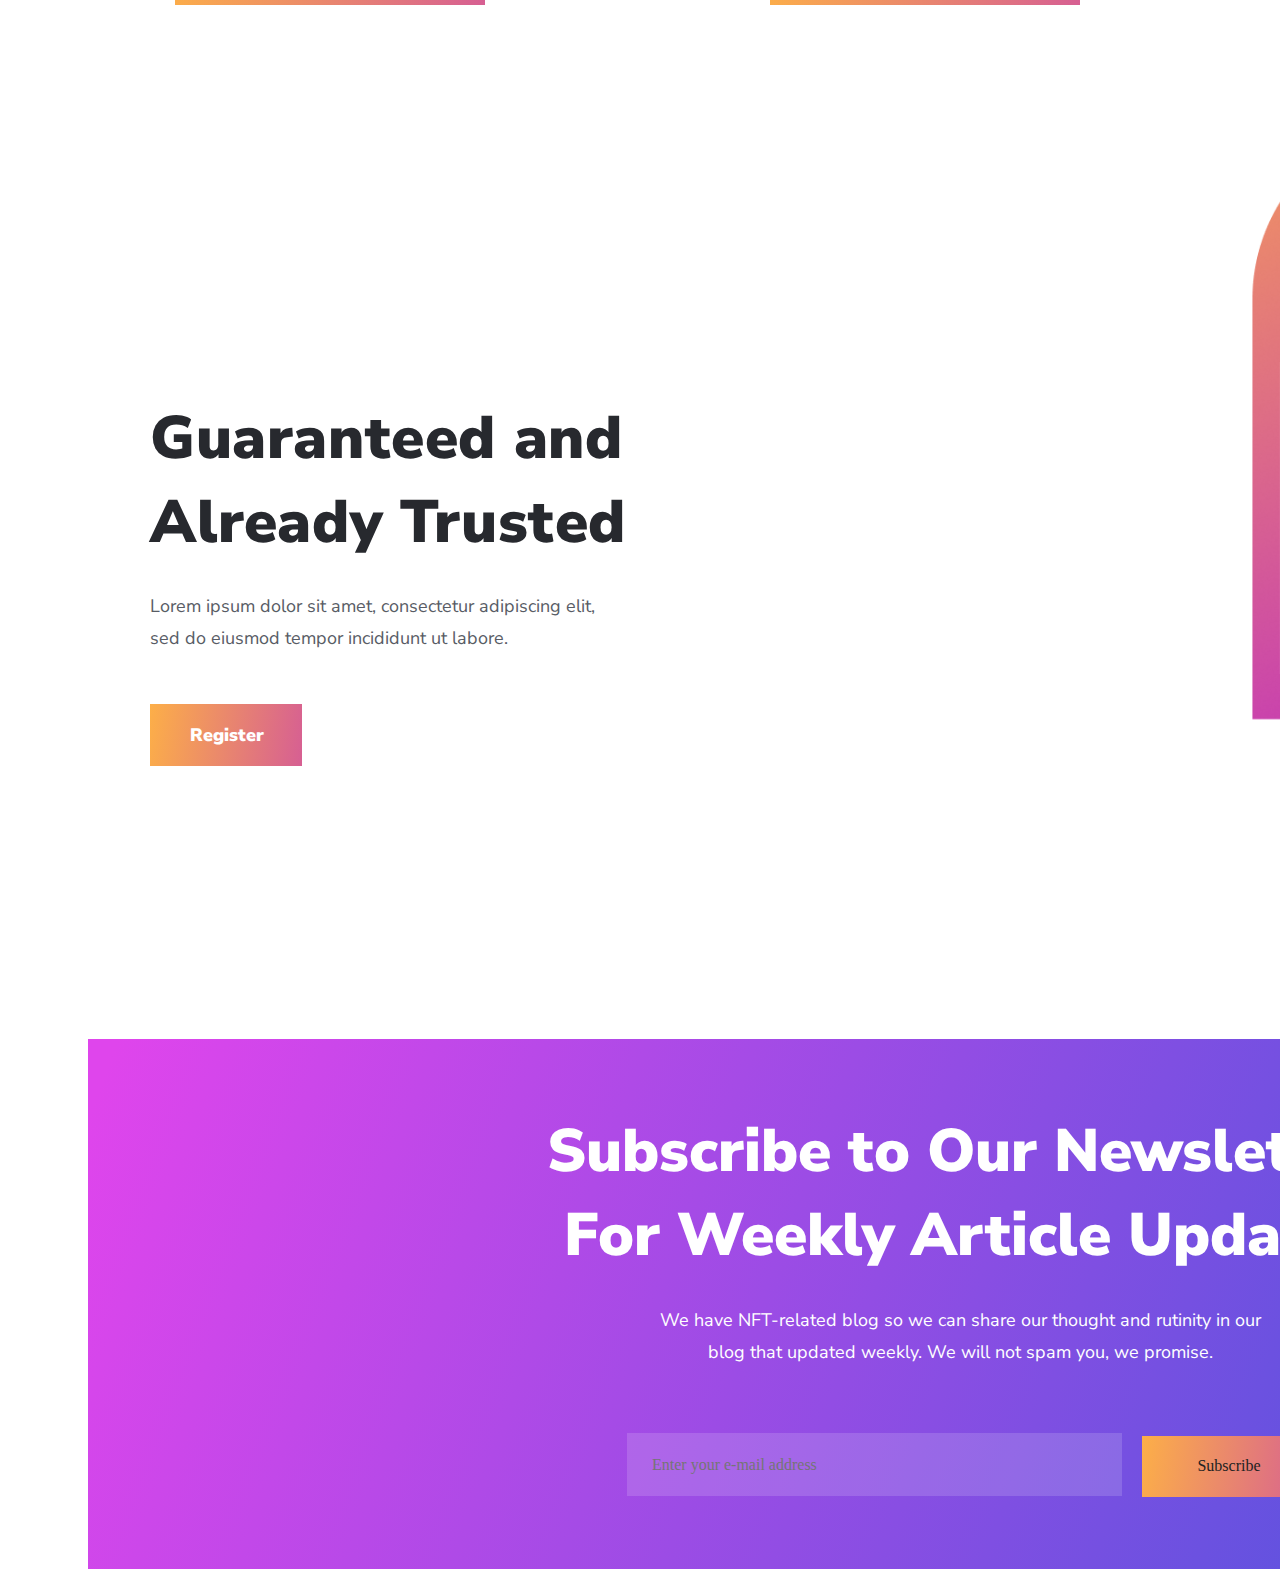
==== commit 2d154638: "АААААААААААААААААААААААААААААААААААААААААААААА" ====
--- a/Практика/index.html
+++ b/Практика/index.html
@@ -238,7 +238,6 @@
           our blog that updated weekly. We will not spam you, we promise.
         </div>
         <div class="last_element3">
-          <img src="images/mail.png" class="mail1" />
           <div class="inpute1">
             <input
               class="int"
--- a/Практика/CSS/base.css
+++ b/Практика/CSS/base.css
@@ -499,12 +499,12 @@
   display: flex;
   width: 1920px;
   height: 927px;
-  background-color: rgb(255, 238, 0);
+
 }
 .block1_prelasta {
   height: 100%;
   width: 900px;
-  background-color: blue;
+
 }
 .element1_prelasta {
   display: flex;
@@ -556,7 +556,6 @@
   height: 755px;
   width: 570px;
   margin-left: 350px;
-  background-color: chartreuse;
 }
 .block1_elementa2_prelast {
   position: absolute;
@@ -644,9 +643,9 @@
   display: flex;
   width: 100%;
   height: 201px;
-  background-color: coral;
 }
 .inpute1 {
+  margin-left: 220px;
 }
 .int {
   border: none;
